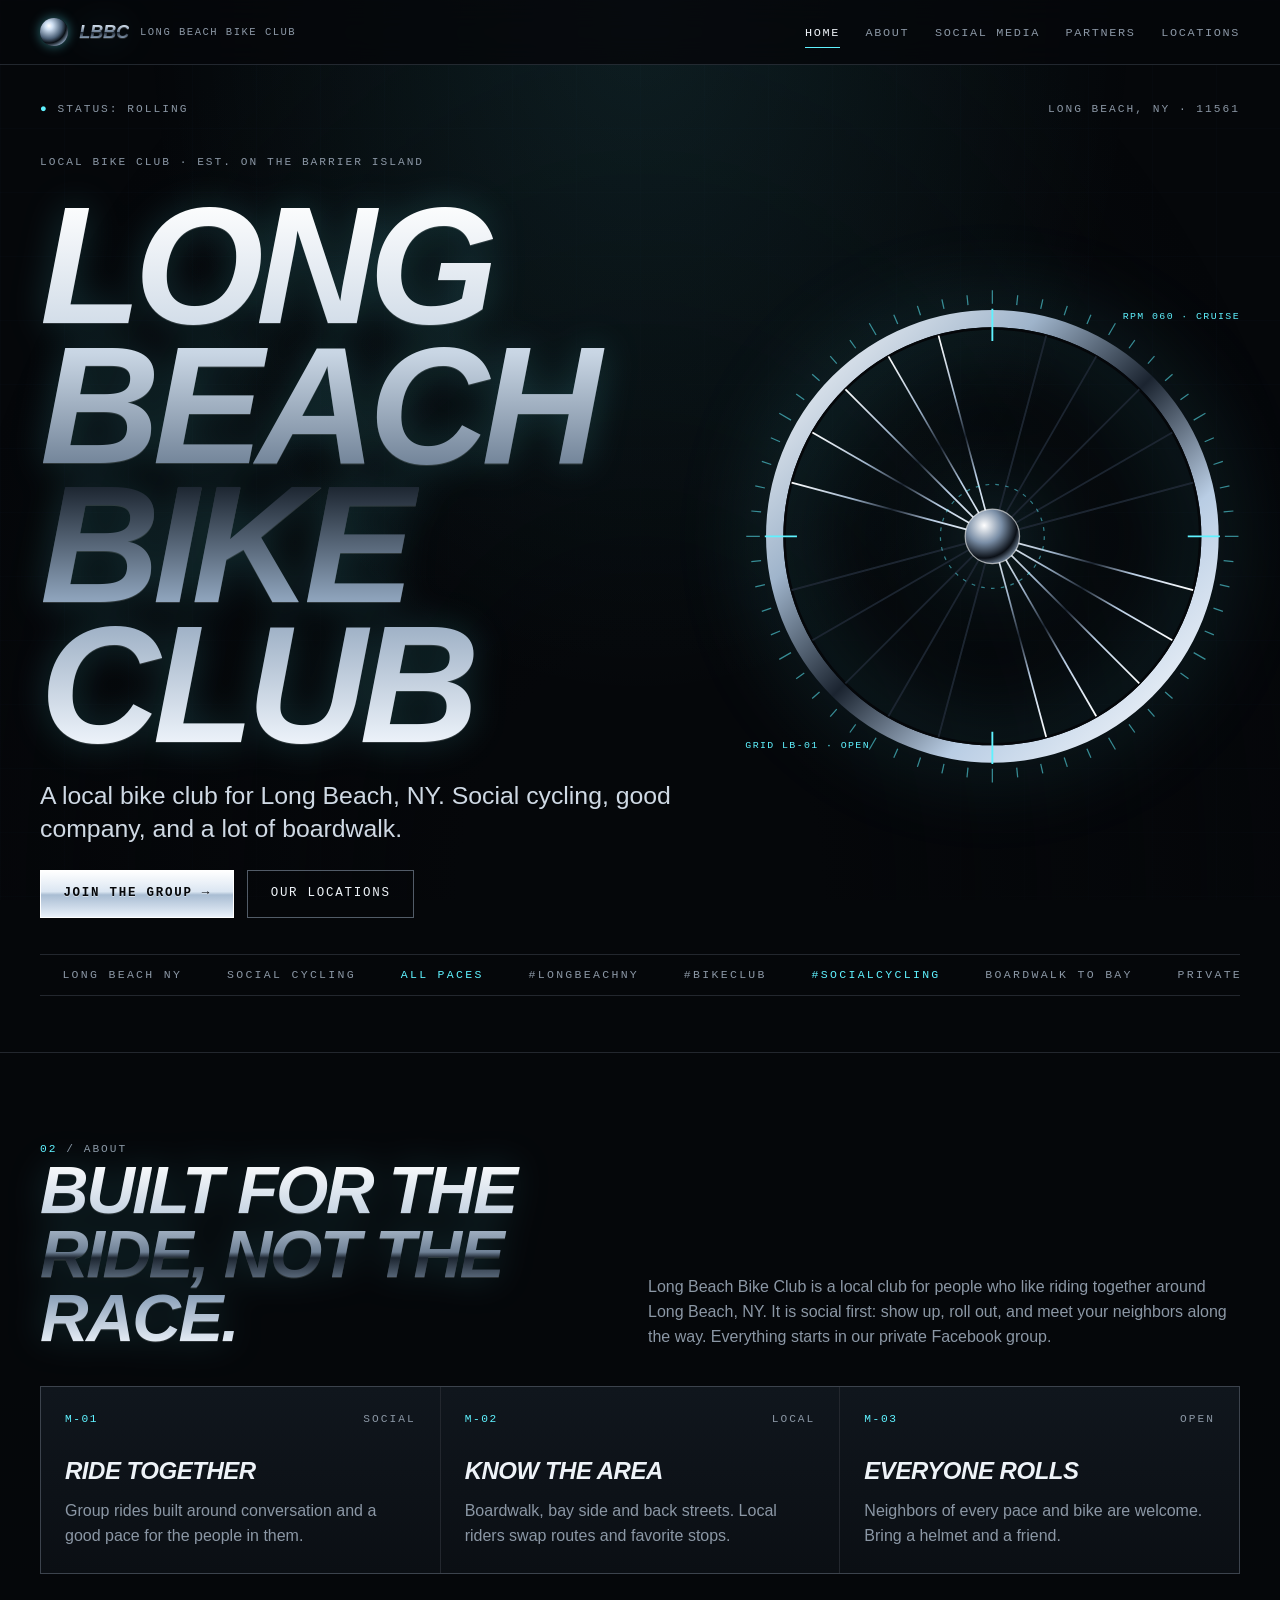
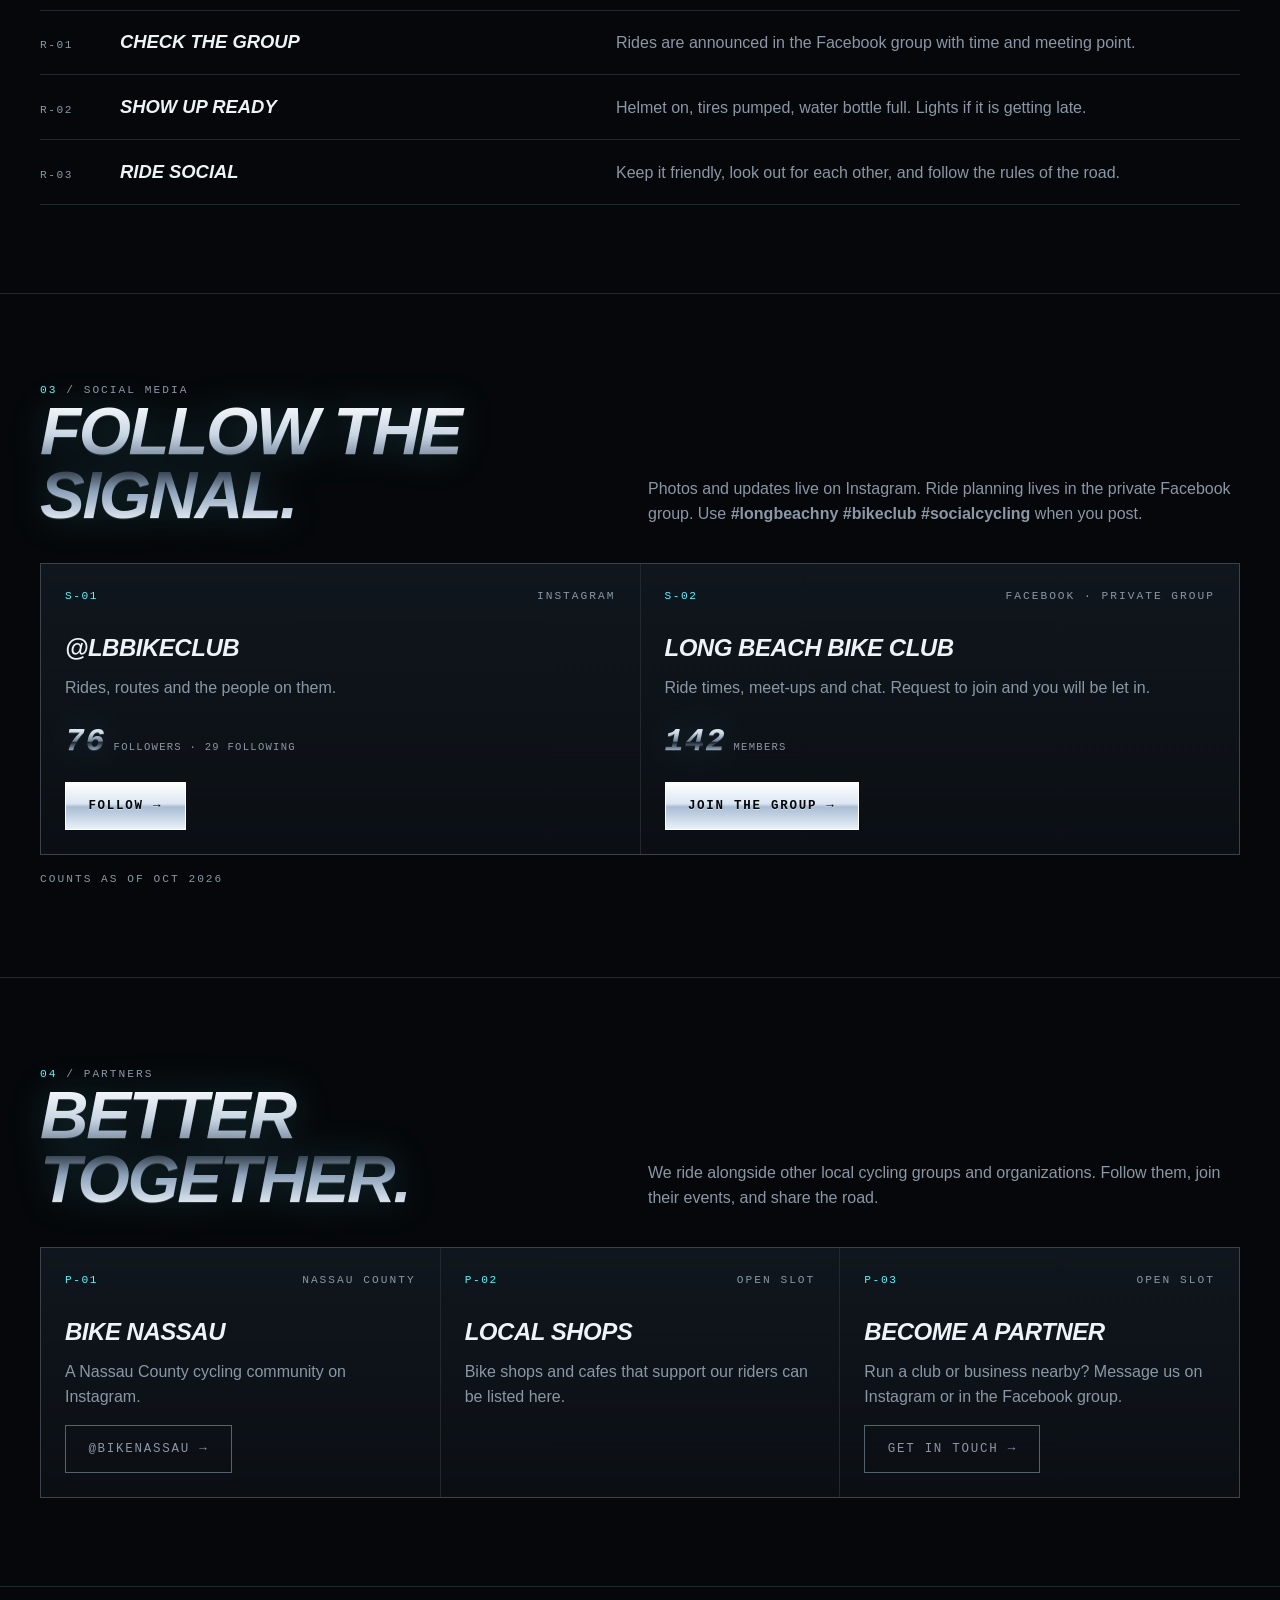
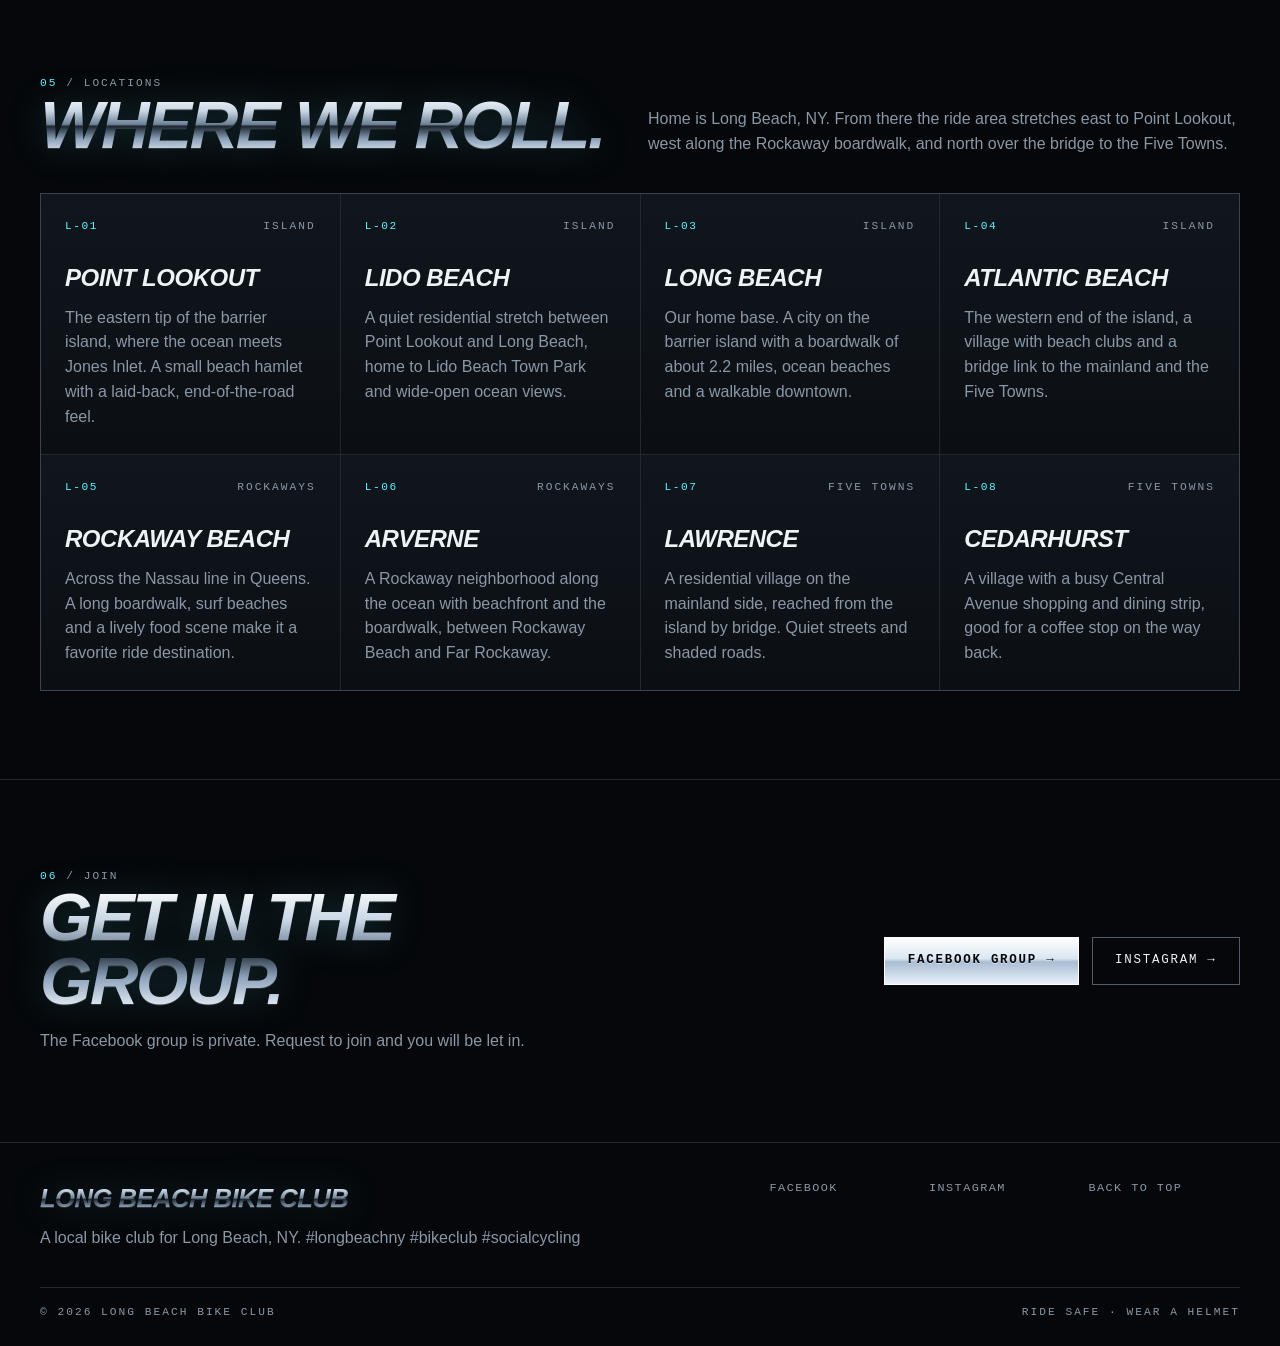
==== index.html @ 1fba65c4 "Add Social Media, Partners and Locations sections; restructure nav Co-Authored-By: Claude Sonnet 5.5" ====
<!doctype html>
<html lang="en">
<head>
  <meta charset="utf-8">
  <meta name="viewport" content="width=device-width, initial-scale=1">
  <title>Long Beach Bike Club</title>
  <meta name="description" content="Long Beach Bike Club: a local social cycling club for Long Beach, NY. Join the Facebook group and follow @lbbikeclub.">
  <meta name="theme-color" content="#05070a">
  <meta property="og:title" content="Long Beach Bike Club">
  <meta property="og:description" content="A local bike club for Long Beach, NY. #longbeachny #bikeclub #socialcycling">
  <meta property="og:type" content="website">
  <link rel="icon" type="image/svg+xml" href="assets/favicon.svg">
  <link rel="stylesheet" href="css/site.css">
  <script src="js/main.js" defer></script>
</head>
<body>
  <a class="skip-link" href="#main">Skip to content</a>

  <header class="site-header">
    <div class="container site-header__inner">
      <a class="brand" href="#top" aria-label="Long Beach Bike Club home">
        <span class="brand__orb" aria-hidden="true"></span>
        <span class="brand__mark chrome-text">LBBC</span>
        <span class="brand__legal">Long Beach Bike Club</span>
      </a>
      <nav class="nav" aria-label="Primary">
        <ul class="nav__list">
          <li><a class="nav__link" href="#top">Home</a></li>
          <li><a class="nav__link" href="#about">About</a></li>
          <li><a class="nav__link" href="#social">Social Media</a></li>
          <li><a class="nav__link" href="#partners">Partners</a></li>
          <li><a class="nav__link" href="#locations">Locations</a></li>
        </ul>
      </nav>
      <button class="nav-toggle" aria-expanded="false" aria-controls="nav-drawer" aria-label="Open menu"><span class="nav-toggle__lines" aria-hidden="true"></span></button>
    </div>
  </header>

  <aside class="nav-drawer" id="nav-drawer" data-open="false" hidden>
    <div class="nav-drawer__top">
      <span class="brand__mark chrome-text">LBBC</span>
      <button class="nav-drawer__close" aria-label="Close menu">&times;</button>
    </div>
    <nav aria-label="Mobile">
      <ul class="nav-drawer__list">
        <li><a class="nav-drawer__link" href="#top">Home <span>01</span></a></li>
        <li><a class="nav-drawer__link" href="#about">About <span>02</span></a></li>
        <li><a class="nav-drawer__link" href="#social">Social Media <span>03</span></a></li>
        <li><a class="nav-drawer__link" href="#partners">Partners <span>04</span></a></li>
        <li><a class="nav-drawer__link" href="#locations">Locations <span>05</span></a></li>
      </ul>
    </nav>
    <p class="nav-drawer__meta label">Long Beach, NY &middot; 40.588&deg;N 73.658&deg;W</p>
  </aside>

  <main id="main">
    <section class="hero" id="top">
      <div class="container hero__inner">
        <div class="hero__topline label">
          <span><b>&#9679;</b> Status: Rolling</span>
          <span>Long Beach, NY &middot; 11561</span>
        </div>

        <div class="hero__copy">
          <p class="label">Local bike club &middot; Est. on the barrier island</p>
          <h1 class="display chrome-text">Long Beach<br>Bike Club</h1>
          <p class="lede">A local bike club for Long Beach, NY. Social cycling, good company, and a lot of boardwalk.</p>
          <div class="btn-row">
            <a class="btn btn--chrome" href="https://www.facebook.com/groups/676497260309868/" rel="noopener">Join the group &rarr;</a>
            <a class="btn" href="#locations">Our locations</a>
          </div>
        </div>

        <div class="hero__wheel" aria-hidden="true">
          <svg viewBox="0 0 400 400" fill="none">
            <defs>
              <linearGradient id="ch" x1="0" y1="0" x2="1" y2="1"><stop offset="0" stop-color="#fff"/><stop offset=".3" stop-color="#9fb4cb"/><stop offset=".5" stop-color="#1b2430"/><stop offset=".7" stop-color="#b9cde4"/><stop offset="1" stop-color="#fff"/></linearGradient>
              <radialGradient id="hub" cx=".35" cy=".3" r=".8"><stop offset="0" stop-color="#fff"/><stop offset=".4" stop-color="#7a8ea6"/><stop offset=".75" stop-color="#0b1017"/><stop offset="1" stop-color="#9db4cf"/></radialGradient>
            </defs>
            <g class="wheel-spin--rev wheel-spin" stroke="#5ff2ff" stroke-opacity=".55" stroke-width="1"><line x1="388.0" y1="200.0" x2="399.0" y2="200.0"/><line x1="387.0" y1="219.7" x2="394.9" y2="220.5"/><line x1="383.9" y1="239.1" x2="391.7" y2="240.8"/><line x1="378.8" y1="258.1" x2="386.4" y2="260.6"/><line x1="371.7" y1="276.5" x2="379.1" y2="279.7"/><line x1="362.8" y1="294.0" x2="372.3" y2="299.5"/><line x1="352.1" y1="310.5" x2="358.6" y2="315.2"/><line x1="339.7" y1="325.8" x2="345.7" y2="331.1"/><line x1="325.8" y1="339.7" x2="331.1" y2="345.7"/><line x1="310.5" y1="352.1" x2="315.2" y2="358.6"/><line x1="294.0" y1="362.8" x2="299.5" y2="372.3"/><line x1="276.5" y1="371.7" x2="279.7" y2="379.1"/><line x1="258.1" y1="378.8" x2="260.6" y2="386.4"/><line x1="239.1" y1="383.9" x2="240.8" y2="391.7"/><line x1="219.7" y1="387.0" x2="220.5" y2="394.9"/><line x1="200.0" y1="388.0" x2="200.0" y2="399.0"/><line x1="180.3" y1="387.0" x2="179.5" y2="394.9"/><line x1="160.9" y1="383.9" x2="159.2" y2="391.7"/><line x1="141.9" y1="378.8" x2="139.4" y2="386.4"/><line x1="123.5" y1="371.7" x2="120.3" y2="379.1"/><line x1="106.0" y1="362.8" x2="100.5" y2="372.3"/><line x1="89.5" y1="352.1" x2="84.8" y2="358.6"/><line x1="74.2" y1="339.7" x2="68.9" y2="345.7"/><line x1="60.3" y1="325.8" x2="54.3" y2="331.1"/><line x1="47.9" y1="310.5" x2="41.4" y2="315.2"/><line x1="37.2" y1="294.0" x2="27.7" y2="299.5"/><line x1="28.3" y1="276.5" x2="20.9" y2="279.7"/><line x1="21.2" y1="258.1" x2="13.6" y2="260.6"/><line x1="16.1" y1="239.1" x2="8.3" y2="240.8"/><line x1="13.0" y1="219.7" x2="5.1" y2="220.5"/><line x1="12.0" y1="200.0" x2="1.0" y2="200.0"/><line x1="13.0" y1="180.3" x2="5.1" y2="179.5"/><line x1="16.1" y1="160.9" x2="8.3" y2="159.2"/><line x1="21.2" y1="141.9" x2="13.6" y2="139.4"/><line x1="28.3" y1="123.5" x2="20.9" y2="120.3"/><line x1="37.2" y1="106.0" x2="27.7" y2="100.5"/><line x1="47.9" y1="89.5" x2="41.4" y2="84.8"/><line x1="60.3" y1="74.2" x2="54.3" y2="68.9"/><line x1="74.2" y1="60.3" x2="68.9" y2="54.3"/><line x1="89.5" y1="47.9" x2="84.8" y2="41.4"/><line x1="106.0" y1="37.2" x2="100.5" y2="27.7"/><line x1="123.5" y1="28.3" x2="120.3" y2="20.9"/><line x1="141.9" y1="21.2" x2="139.4" y2="13.6"/><line x1="160.9" y1="16.1" x2="159.2" y2="8.3"/><line x1="180.3" y1="13.0" x2="179.5" y2="5.1"/><line x1="200.0" y1="12.0" x2="200.0" y2="1.0"/><line x1="219.7" y1="13.0" x2="220.5" y2="5.1"/><line x1="239.1" y1="16.1" x2="240.8" y2="8.3"/><line x1="258.1" y1="21.2" x2="260.6" y2="13.6"/><line x1="276.5" y1="28.3" x2="279.7" y2="20.9"/><line x1="294.0" y1="37.2" x2="299.5" y2="27.7"/><line x1="310.5" y1="47.9" x2="315.2" y2="41.4"/><line x1="325.8" y1="60.3" x2="331.1" y2="54.3"/><line x1="339.7" y1="74.2" x2="345.7" y2="68.9"/><line x1="352.1" y1="89.5" x2="358.6" y2="84.8"/><line x1="362.8" y1="106.0" x2="372.3" y2="100.5"/><line x1="371.7" y1="123.5" x2="379.1" y2="120.3"/><line x1="378.8" y1="141.9" x2="386.4" y2="139.4"/><line x1="383.9" y1="160.9" x2="391.7" y2="159.2"/><line x1="387.0" y1="180.3" x2="394.9" y2="179.5"/></g>
            <circle cx="200" cy="200" r="176" stroke="url(#ch)" stroke-width="14"/>
            <circle cx="200" cy="200" r="168" stroke="#05070a" stroke-width="2"/>
            <g class="wheel-spin" stroke="url(#ch)" stroke-width="1.4"><line x1="200" y1="200" x2="368.0" y2="200.0"/><line x1="200" y1="200" x2="362.3" y2="243.5"/><line x1="200" y1="200" x2="345.5" y2="284.0"/><line x1="200" y1="200" x2="318.8" y2="318.8"/><line x1="200" y1="200" x2="284.0" y2="345.5"/><line x1="200" y1="200" x2="243.5" y2="362.3"/><line x1="200" y1="200" x2="200.0" y2="368.0"/><line x1="200" y1="200" x2="156.5" y2="362.3"/><line x1="200" y1="200" x2="116.0" y2="345.5"/><line x1="200" y1="200" x2="81.2" y2="318.8"/><line x1="200" y1="200" x2="54.5" y2="284.0"/><line x1="200" y1="200" x2="37.7" y2="243.5"/><line x1="200" y1="200" x2="32.0" y2="200.0"/><line x1="200" y1="200" x2="37.7" y2="156.5"/><line x1="200" y1="200" x2="54.5" y2="116.0"/><line x1="200" y1="200" x2="81.2" y2="81.2"/><line x1="200" y1="200" x2="116.0" y2="54.5"/><line x1="200" y1="200" x2="156.5" y2="37.7"/><line x1="200" y1="200" x2="200.0" y2="32.0"/><line x1="200" y1="200" x2="243.5" y2="37.7"/><line x1="200" y1="200" x2="284.0" y2="54.5"/><line x1="200" y1="200" x2="318.8" y2="81.2"/><line x1="200" y1="200" x2="345.5" y2="116.0"/><line x1="200" y1="200" x2="362.3" y2="156.5"/></g>
            <circle cx="200" cy="200" r="42" stroke="#5ff2ff" stroke-opacity=".5" stroke-dasharray="3 5"/>
            <circle cx="200" cy="200" r="22" fill="url(#hub)" stroke="#fff" stroke-opacity=".6"/>
            <path d="M16 200h26M358 200h26M200 16v26M200 358v26" stroke="#5ff2ff" stroke-width="1.5"/>
          </svg>
          <span class="hero__readout hero__readout--a">RPM 060 &middot; CRUISE</span>
          <span class="hero__readout hero__readout--b">Grid LB-01 &middot; Open</span>
        </div>

        <div class="ticker-wrap">
          <div class="ticker" aria-hidden="true"><div class="ticker__track"><span>Long Beach NY</span><span>Social cycling</span><span>All paces</span><span>#longbeachny</span><span>#bikeclub</span><span>#socialcycling</span><span>Boardwalk to bay</span><span>Private group · 142 members</span><span>Long Beach NY</span><span>Social cycling</span><span>All paces</span><span>#longbeachny</span><span>#bikeclub</span><span>#socialcycling</span><span>Boardwalk to bay</span><span>Private group · 142 members</span></div></div>
        </div>
      </div>
    </section>

    <section class="section" id="about" aria-labelledby="about-h">
      <div class="container">
        <div class="section-head section-head--split">
          <div class="reveal"><p class="label"><b>02</b> / About</p><h2 class="section-title chrome-text" id="about-h">Built for the ride, not the race.</h2></div>
          <p class="copy reveal">Long Beach Bike Club is a local club for people who like riding together around Long Beach, NY. It is social first: show up, roll out, and meet your neighbors along the way. Everything starts in our private Facebook group.</p>
        </div>
        <div class="grid grid--3 reveal">
          <article class="panel"><div class="panel__head"><span class="index">M-01</span><span class="label">Social</span></div><h3>Ride together</h3><p>Group rides built around conversation and a good pace for the people in them.</p></article>
          <article class="panel"><div class="panel__head"><span class="index">M-02</span><span class="label">Local</span></div><h3>Know the area</h3><p>Boardwalk, bay side and back streets. Local riders swap routes and favorite stops.</p></article>
          <article class="panel"><div class="panel__head"><span class="index">M-03</span><span class="label">Open</span></div><h3>Everyone rolls</h3><p>Neighbors of every pace and bike are welcome. Bring a helmet and a friend.</p></article>
        </div>
        <ul class="ride-list reveal" style="margin-top:var(--s5)">
          <li><span class="index">R-01</span><strong>Check the group</strong><span>Rides are announced in the Facebook group with time and meeting point.</span></li>
          <li><span class="index">R-02</span><strong>Show up ready</strong><span>Helmet on, tires pumped, water bottle full. Lights if it is getting late.</span></li>
          <li><span class="index">R-03</span><strong>Ride social</strong><span>Keep it friendly, look out for each other, and follow the rules of the road.</span></li>
        </ul>
      </div>
    </section>

    <section class="section" id="social" aria-labelledby="social-h">
      <div class="container">
        <div class="section-head section-head--split">
          <div class="reveal"><p class="label"><b>03</b> / Social Media</p><h2 class="section-title chrome-text" id="social-h">Follow the signal.</h2></div>
          <p class="copy reveal">Photos and updates live on Instagram. Ride planning lives in the private Facebook group. Use <b>#longbeachny #bikeclub #socialcycling</b> when you post.</p>
        </div>
        <div class="grid grid--2 reveal">
          <article class="panel"><div class="panel__head"><span class="index">S-01</span><span class="label">Instagram</span></div><h3>@lbbikeclub</h3><p>Rides, routes and the people on them.</p>
            <p class="stat__note" style="margin:1rem 0"><span class="chrome-text" style="font-size:2rem;font-weight:800;font-style:italic" data-count="76">76</span> followers &middot; <span data-count="29">29</span> following</p>
            <a class="btn btn--chrome" href="https://www.instagram.com/lbbikeclub/" rel="noopener">Follow &rarr;</a></article>
          <article class="panel"><div class="panel__head"><span class="index">S-02</span><span class="label">Facebook &middot; Private group</span></div><h3>Long Beach Bike Club</h3><p>Ride times, meet-ups and chat. Request to join and you will be let in.</p>
            <p class="stat__note" style="margin:1rem 0"><span class="chrome-text" style="font-size:2rem;font-weight:800;font-style:italic" data-count="142">142</span> members</p>
            <a class="btn btn--chrome" href="https://www.facebook.com/groups/676497260309868/" rel="noopener">Join the group &rarr;</a></article>
        </div>
        <p class="label reveal" style="margin-top:1rem">Counts as of Oct 2026</p>
      </div>
    </section>

    <section class="section" id="partners" aria-labelledby="partners-h">
      <div class="container">
        <div class="section-head section-head--split">
          <div class="reveal"><p class="label"><b>04</b> / Partners</p><h2 class="section-title chrome-text" id="partners-h">Better together.</h2></div>
          <p class="copy reveal">We ride alongside other local cycling groups and organizations. Follow them, join their events, and share the road.</p>
        </div>
        <div class="grid grid--3 reveal">
          <article class="panel"><div class="panel__head"><span class="index">P-01</span><span class="label">Nassau County</span></div><h3>Bike Nassau</h3><p>A Nassau County cycling community on Instagram.</p><p style="margin-top:1rem"><a class="btn" href="https://www.instagram.com/bikenassau/" rel="noopener">@bikenassau &rarr;</a></p></article>
          <article class="panel"><div class="panel__head"><span class="index">P-02</span><span class="label">Open slot</span></div><h3>Local shops</h3><p>Bike shops and cafes that support our riders can be listed here.</p></article>
          <article class="panel"><div class="panel__head"><span class="index">P-03</span><span class="label">Open slot</span></div><h3>Become a partner</h3><p>Run a club or business nearby? Message us on Instagram or in the Facebook group.</p><p style="margin-top:1rem"><a class="btn" href="https://www.instagram.com/lbbikeclub/" rel="noopener">Get in touch &rarr;</a></p></article>
        </div>
      </div>
    </section>

    <section class="section" id="locations" aria-labelledby="loc-h">
      <div class="container">
        <div class="section-head section-head--split">
          <div class="reveal"><p class="label"><b>05</b> / Locations</p><h2 class="section-title chrome-text" id="loc-h">Where we roll.</h2></div>
          <p class="copy reveal">Home is Long Beach, NY. From there the ride area stretches east to Point Lookout, west along the Rockaway boardwalk, and north over the bridge to the Five Towns.</p>
        </div>
        <div class="grid grid--4 reveal"><article class="panel"><div class="panel__head"><span class="index">L-01</span><span class="label">Island</span></div><h3>Point Lookout</h3><p>The eastern tip of the barrier island, where the ocean meets Jones Inlet. A small beach hamlet with a laid-back, end-of-the-road feel.</p></article><article class="panel"><div class="panel__head"><span class="index">L-02</span><span class="label">Island</span></div><h3>Lido Beach</h3><p>A quiet residential stretch between Point Lookout and Long Beach, home to Lido Beach Town Park and wide-open ocean views.</p></article><article class="panel"><div class="panel__head"><span class="index">L-03</span><span class="label">Island</span></div><h3>Long Beach</h3><p>Our home base. A city on the barrier island with a boardwalk of about 2.2 miles, ocean beaches and a walkable downtown.</p></article><article class="panel"><div class="panel__head"><span class="index">L-04</span><span class="label">Island</span></div><h3>Atlantic Beach</h3><p>The western end of the island, a village with beach clubs and a bridge link to the mainland and the Five Towns.</p></article><article class="panel"><div class="panel__head"><span class="index">L-05</span><span class="label">Rockaways</span></div><h3>Rockaway Beach</h3><p>Across the Nassau line in Queens. A long boardwalk, surf beaches and a lively food scene make it a favorite ride destination.</p></article><article class="panel"><div class="panel__head"><span class="index">L-06</span><span class="label">Rockaways</span></div><h3>Arverne</h3><p>A Rockaway neighborhood along the ocean with beachfront and the boardwalk, between Rockaway Beach and Far Rockaway.</p></article><article class="panel"><div class="panel__head"><span class="index">L-07</span><span class="label">Five Towns</span></div><h3>Lawrence</h3><p>A residential village on the mainland side, reached from the island by bridge. Quiet streets and shaded roads.</p></article><article class="panel"><div class="panel__head"><span class="index">L-08</span><span class="label">Five Towns</span></div><h3>Cedarhurst</h3><p>A village with a busy Central Avenue shopping and dining strip, good for a coffee stop on the way back.</p></article></div>
      </div>
    </section>

    <section class="section" id="join" aria-labelledby="join-h">
      <div class="container cta">
        <div class="reveal">
          <p class="label"><b>06</b> / Join</p>
          <h2 class="section-title chrome-text" id="join-h">Get in the group.</h2>
          <p class="copy" style="margin-top:1rem">The Facebook group is private. Request to join and you will be let in.</p>
        </div>
        <div class="btn-row reveal">
          <a class="btn btn--chrome" href="https://www.facebook.com/groups/676497260309868/" rel="noopener">Facebook group &rarr;</a>
          <a class="btn" href="https://www.instagram.com/lbbikeclub/" rel="noopener">Instagram &rarr;</a>
        </div>
      </div>
    </section>
  </main>

  <footer class="site-footer">
    <div class="container">
      <div class="site-footer__grid">
        <div><p class="brand__mark chrome-text" style="font-size:1.6rem">Long Beach Bike Club</p><p class="copy" style="margin-top:.5rem">A local bike club for Long Beach, NY. #longbeachny #bikeclub #socialcycling</p></div>
        <nav class="site-footer__links" aria-label="Footer">
          <a href="https://www.facebook.com/groups/676497260309868/" rel="noopener">Facebook</a>
          <a href="https://www.instagram.com/lbbikeclub/" rel="noopener">Instagram</a>
          <a href="#top">Back to top</a>
        </nav>
      </div>
      <div class="site-footer__bottom label"><span>&copy; <span id="year">2026</span> Long Beach Bike Club</span><span>Ride safe &middot; Wear a helmet</span></div>
    </div>
  </footer>
</body>
</html>
---- css/site.css ----
:root {
  --void: #05070a;
  --panel: #0b0f14;
  --panel-2: #10161d;
  --ink: #eef3f8;
  --muted: #8b97a5;
  --line: rgba(190, 210, 235, 0.16);
  --line-strong: rgba(190, 210, 235, 0.42);
  --cyan: #5ff2ff;
  --ice: #b9d6ff;
  --lime: #c8ff3d;
  --chrome: linear-gradient(180deg, #ffffff 0%, #c9d6e4 28%, #6f8196 49%, #1d2631 52%, #8da2ba 72%, #f4f9ff 100%);
  --chrome-flat: linear-gradient(135deg, #fff 0%, #9fb2c8 35%, #2a3442 50%, #b4c6dc 70%, #fff 100%);
  --mono: ui-monospace, "SF Mono", "Cascadia Mono", Menlo, Consolas, "Liberation Mono", monospace;
  --sans: "Helvetica Neue", Helvetica, Arial, -apple-system, BlinkMacSystemFont, "Segoe UI", sans-serif;
  --max: 82rem;
  --s1: .35rem; --s2: .65rem; --s3: 1rem; --s4: 1.5rem; --s5: 2.25rem; --s6: 3.5rem; --s7: 5.5rem;
}

*, *::before, *::after { box-sizing: border-box; }
html { scroll-behavior: smooth; -webkit-text-size-adjust: 100%; scroll-padding-top: 80px; }
body {
  margin: 0; color: var(--ink); background: var(--void);
  font-family: var(--sans); line-height: 1.55; -webkit-font-smoothing: antialiased;
  background-image:
    linear-gradient(var(--line) 1px, transparent 1px),
    linear-gradient(90deg, var(--line) 1px, transparent 1px);
  background-size: 64px 64px;
  background-attachment: fixed;
  background-blend-mode: soft-light;
}
body::before { /* vignette over the grid */
  content: ""; position: fixed; inset: 0; pointer-events: none; z-index: -1;
  background: radial-gradient(ellipse at 50% 0%, rgba(95,242,255,.10), transparent 55%), radial-gradient(ellipse at 50% 100%, var(--void) 20%, transparent 80%);
}
body.drawer-open { overflow: hidden; }
img, svg { display: block; max-width: 100%; }
a { color: inherit; text-decoration: none; }
button { font: inherit; color: inherit; }
ul { margin: 0; padding: 0; list-style: none; }
p, h1, h2, h3 { margin: 0; }
h1, h2, h3 { font-weight: 700; }

.skip-link { position: fixed; left: 1rem; top: -5rem; z-index: 999; background: var(--cyan); color: #000; padding: .75rem 1rem; font-family: var(--mono); }
.skip-link:focus { top: 1rem; }
:focus-visible { outline: 2px solid var(--cyan); outline-offset: 3px; }

.container { width: min(calc(100% - 2rem), var(--max)); margin-inline: auto; }

/* type */
.label { font-family: var(--mono); font-size: .7rem; letter-spacing: .18em; text-transform: uppercase; color: var(--muted); }
.label b { color: var(--cyan); font-weight: 400; }
.chrome-text {
  background: var(--chrome); -webkit-background-clip: text; background-clip: text;
  color: transparent; -webkit-text-fill-color: transparent;
  filter: drop-shadow(0 1px 0 rgba(255,255,255,.15)) drop-shadow(0 0 18px rgba(95,242,255,.18));
}
.display { font-size: clamp(2.8rem, 13vw, 11rem); line-height: .84; letter-spacing: -.045em; text-transform: uppercase; font-weight: 800; font-style: italic; }
.section-title { font-size: clamp(2rem, 5.5vw, 4.2rem); line-height: .95; letter-spacing: -.035em; text-transform: uppercase; font-style: italic; font-weight: 800; }
.lede { font-size: clamp(1.1rem, 2.2vw, 1.55rem); line-height: 1.35; max-width: 40rem; color: #cfd9e4; }
.copy { max-width: 38rem; color: var(--muted); }

/* header */
.site-header { position: sticky; top: 0; z-index: 80; background: rgba(5,7,10,.82); backdrop-filter: blur(14px); border-bottom: 1px solid var(--line); }
.site-header__inner { min-height: 64px; display: grid; grid-template-columns: 1fr auto; align-items: center; gap: 1rem; }
.brand { display: inline-flex; align-items: center; gap: .7rem; min-width: 0; }
.brand__orb { width: 28px; height: 28px; border-radius: 50%; background: radial-gradient(circle at 32% 28%, #fff 0, #cfe0f3 14%, #4d6178 46%, #0a0f15 62%, #9db4cf 82%, #fff 100%); box-shadow: 0 0 12px rgba(95,242,255,.45); flex: none; }
.brand__mark { font-weight: 800; font-style: italic; letter-spacing: -.02em; text-transform: uppercase; font-size: 1.15rem; }
.brand__legal { display: none; font-family: var(--mono); font-size: .66rem; letter-spacing: .14em; color: var(--muted); text-transform: uppercase; }
.nav { display: none; }
.nav__list { display: flex; gap: 1.6rem; align-items: center; }
.nav__link { font-family: var(--mono); font-size: .74rem; letter-spacing: .14em; text-transform: uppercase; color: var(--muted); padding-block: .4rem; border-bottom: 1px solid transparent; transition: color .2s, border-color .2s; }
.nav__link:hover, .nav__link.is-active { color: var(--ink); border-color: var(--cyan); }
.nav-toggle { width: 44px; height: 44px; border: 1px solid var(--line-strong); background: transparent; cursor: pointer; position: relative; }
.nav-toggle__lines, .nav-toggle__lines::before, .nav-toggle__lines::after { position: absolute; left: 12px; width: 18px; height: 2px; background: var(--ink); content: ""; }
.nav-toggle__lines { top: 21px; }
.nav-toggle__lines::before { top: -6px; left: 0; }
.nav-toggle__lines::after { top: 6px; left: 0; }

.nav-drawer { position: fixed; inset: 0; z-index: 120; background: var(--void); padding: 1rem; display: flex; flex-direction: column; transform: translateX(100%); transition: transform .28s ease; visibility: hidden; }
.nav-drawer[data-open="true"] { transform: none; visibility: visible; }
.nav-drawer__top { display: flex; justify-content: space-between; align-items: center; min-height: 48px; }
.nav-drawer__close { width: 44px; height: 44px; border: 1px solid var(--line-strong); background: transparent; font-size: 1.6rem; cursor: pointer; }
.nav-drawer__list { margin-top: 2rem; }
.nav-drawer__link { display: flex; justify-content: space-between; padding: 1.1rem 0; border-bottom: 1px solid var(--line); font-size: 2rem; font-weight: 800; font-style: italic; text-transform: uppercase; letter-spacing: -.03em; }
.nav-drawer__link span { font-family: var(--mono); font-size: .7rem; font-style: normal; color: var(--cyan); align-self: center; }
.nav-drawer__meta { margin-top: auto; }

/* buttons */
.btn { display: inline-flex; align-items: center; justify-content: center; gap: .7rem; min-height: 48px; padding: .8rem 1.4rem; font-family: var(--mono); font-size: .78rem; letter-spacing: .14em; text-transform: uppercase; border: 1px solid var(--line-strong); background: transparent; cursor: pointer; transition: background .2s, color .2s, box-shadow .2s; position: relative; }
.btn:hover { border-color: var(--cyan); box-shadow: 0 0 0 1px var(--cyan), 0 0 24px rgba(95,242,255,.25); }
.btn--chrome { background: linear-gradient(180deg, #fff 0%, #dbe6f2 45%, #a9bdd3 52%, #e9f1fa 100%); color: #05070a; border-color: #fff; font-weight: 700; text-shadow: 0 1px 0 rgba(255,255,255,.5); }
.btn--chrome:hover { filter: brightness(1.08); }
.btn-row { display: flex; flex-wrap: wrap; gap: .8rem; }

/* modular panels with corner ticks */
.panel { position: relative; background: linear-gradient(180deg, var(--panel-2), var(--panel)); border: 1px solid var(--line); padding: var(--s4); }
.panel::before, .panel::after { content: ""; position: absolute; width: 12px; height: 12px; border: 1px solid var(--cyan); pointer-events: none; }
.panel::before { top: -1px; left: -1px; border-right: 0; border-bottom: 0; }
.panel::after { bottom: -1px; right: -1px; border-left: 0; border-top: 0; }
.panel__head { display: flex; justify-content: space-between; gap: 1rem; margin-bottom: var(--s4); }
.panel h3 { font-size: 1.5rem; text-transform: uppercase; font-style: italic; letter-spacing: -.02em; margin-bottom: .6rem; }
.panel p { color: var(--muted); }

.grid { display: grid; gap: 1px; background: var(--line); border: 1px solid var(--line); grid-template-columns: minmax(0, 1fr); }
.grid > .panel { border: 0; }
.grid > .panel::before, .grid > .panel::after { display: none; }

/* sections */
.section { padding-block: var(--s6); border-top: 1px solid var(--line); }
.section-head { display: grid; gap: var(--s3); margin-bottom: var(--s5); }

/* hero */
.hero { padding-block: var(--s5) var(--s6); position: relative; overflow: hidden; }
.hero__inner { display: grid; gap: var(--s5); grid-template-columns: minmax(0, 1fr); }
.hero__inner > * { min-width: 0; }
.hero__topline { display: flex; justify-content: space-between; flex-wrap: wrap; gap: .5rem 1rem; }
.hero__wheel { position: relative; width: min(78vw, 30rem); aspect-ratio: 1; margin-inline: auto; }
.hero__wheel svg { width: 100%; height: 100%; overflow: visible; filter: drop-shadow(0 0 40px rgba(95,242,255,.25)); }
.wheel-spin { transform-origin: 200px 200px; animation: spin 40s linear infinite; }
.wheel-spin--rev { animation-duration: 90s; animation-direction: reverse; }
@keyframes spin { to { transform: rotate(360deg); } }
.hero__readout { position: absolute; font-family: var(--mono); font-size: .62rem; letter-spacing: .14em; color: var(--cyan); text-transform: uppercase; }
.hero__readout--a { top: 4%; right: 0; }
.hero__readout--b { bottom: 6%; left: 0; }
.hero__copy { display: grid; gap: var(--s4); }
.ticker { border-block: 1px solid var(--line); overflow: hidden; white-space: nowrap; padding-block: .7rem; font-family: var(--mono); font-size: .72rem; letter-spacing: .2em; text-transform: uppercase; color: var(--muted); }
.ticker__track { display: inline-block; animation: tick 40s linear infinite; }
.ticker__track span { margin-inline: 1.4rem; }
.ticker__track span:nth-child(3n) { color: var(--cyan); }
@keyframes tick { to { transform: translateX(-50%); } }

/* stats */
.stat { display: grid; gap: .4rem; }
.stat__num { font-size: clamp(2.6rem, 7vw, 4.6rem); font-weight: 800; font-style: italic; line-height: 1; letter-spacing: -.04em; }
.stat__note { font-family: var(--mono); font-size: .66rem; letter-spacing: .12em; text-transform: uppercase; color: var(--muted); }

/* features */
.index { font-family: var(--mono); font-size: .7rem; color: var(--cyan); letter-spacing: .14em; }
.ride-list li { display: grid; gap: .3rem; padding: 1.1rem 0; border-top: 1px solid var(--line); }
.ride-list li:last-child { border-bottom: 1px solid var(--line); }
.ride-list strong { font-size: 1.15rem; text-transform: uppercase; font-style: italic; }
.ride-list span { color: var(--muted); }

/* cta */
.cta { display: grid; gap: var(--s4); align-items: center; }
.cta .section-title { max-width: 14ch; }

/* footer */
.site-footer { border-top: 1px solid var(--line); padding-block: var(--s5) var(--s4); }
.site-footer__grid { display: grid; gap: var(--s4); }
.site-footer__links { display: grid; gap: .5rem; }
.site-footer__links a { font-family: var(--mono); font-size: .74rem; letter-spacing: .12em; text-transform: uppercase; color: var(--muted); }
.site-footer__links a:hover { color: var(--cyan); }
.site-footer__bottom { margin-top: var(--s5); padding-top: var(--s3); border-top: 1px solid var(--line); display: flex; flex-wrap: wrap; justify-content: space-between; gap: .5rem 1rem; }

/* reveal (JS adds .js to <html>; without JS everything shows) */
.js .reveal { opacity: 0; transform: translateY(14px); transition: opacity .6s ease, transform .6s ease; }
.js .reveal.in { opacity: 1; transform: none; }

@media (min-width: 640px) {
  .container { width: min(calc(100% - 3rem), var(--max)); }
  .brand__legal { display: inline; }
  .grid--2, .grid--3 { grid-template-columns: repeat(2, minmax(0, 1fr)); }
  .ride-list li { grid-template-columns: 4rem minmax(0, 1fr) minmax(0, 1.3fr); align-items: baseline; gap: 1rem; }
  .site-footer__links { grid-template-columns: repeat(3, minmax(0, 1fr)); }
}
@media (min-width: 920px) {
  .site-header__inner { grid-template-columns: auto 1fr; }
  .nav { display: block; justify-self: end; }
  .nav-toggle { display: none; }
  .hero__inner { grid-template-columns: minmax(0, 1.15fr) minmax(0, .85fr); align-items: center; }
  .hero__topline, .ticker-wrap { grid-column: 1 / -1; }
  .hero__wheel { width: 100%; }
  .grid--3 { grid-template-columns: repeat(3, minmax(0, 1fr)); }
  .grid--4 { grid-template-columns: repeat(4, minmax(0, 1fr)); }
  .section-head--split { grid-template-columns: 1fr 1fr; align-items: end; }
  .cta { grid-template-columns: 1fr auto; }
  .site-footer__grid { grid-template-columns: 1.2fr .8fr; }
}
@media (min-width: 1200px) {
  .container { width: min(calc(100% - 5rem), var(--max)); }
  .section { padding-block: var(--s7); }
}
@media (max-width: 399px) {
  .btn { width: 100%; }
  .nav-drawer__link { font-size: 1.6rem; }
}
@media (prefers-reduced-motion: reduce) {
  * { scroll-behavior: auto !important; transition: none !important; animation: none !important; }
  .js .reveal { opacity: 1; transform: none; }
}
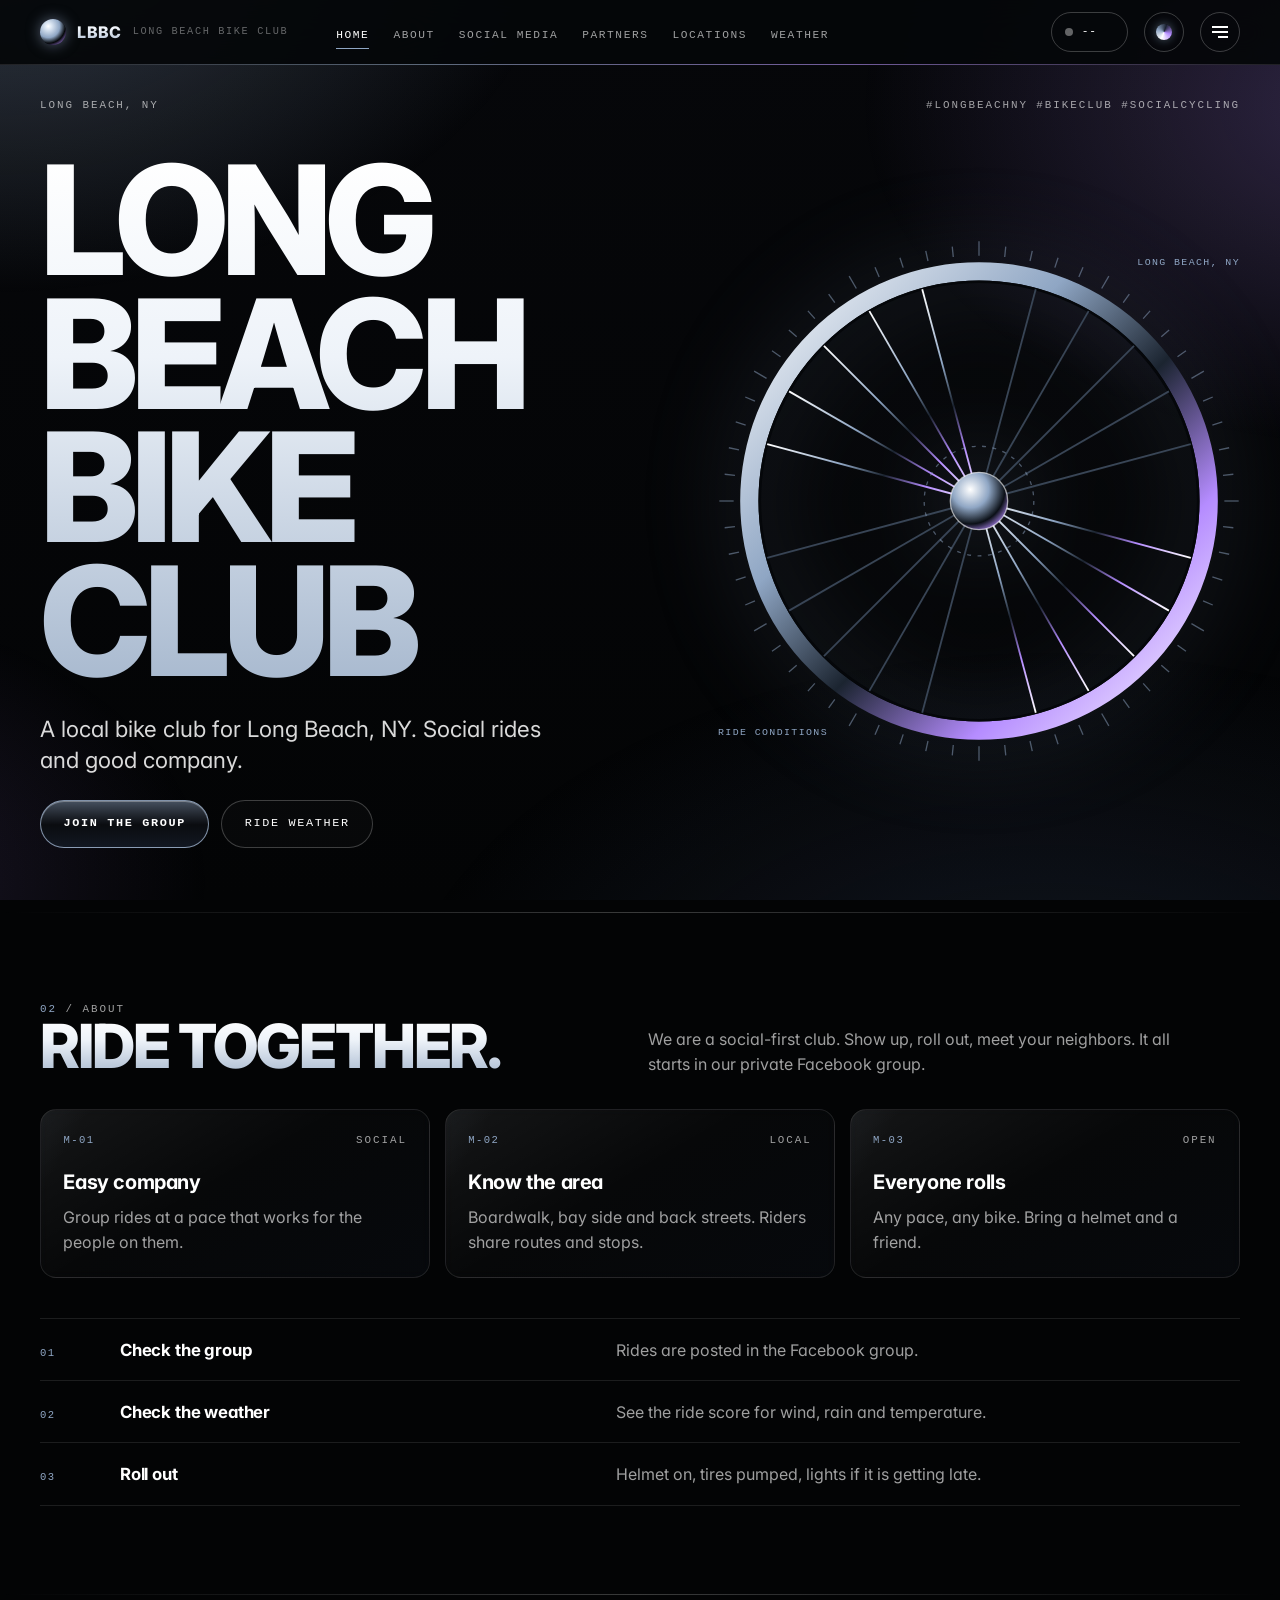
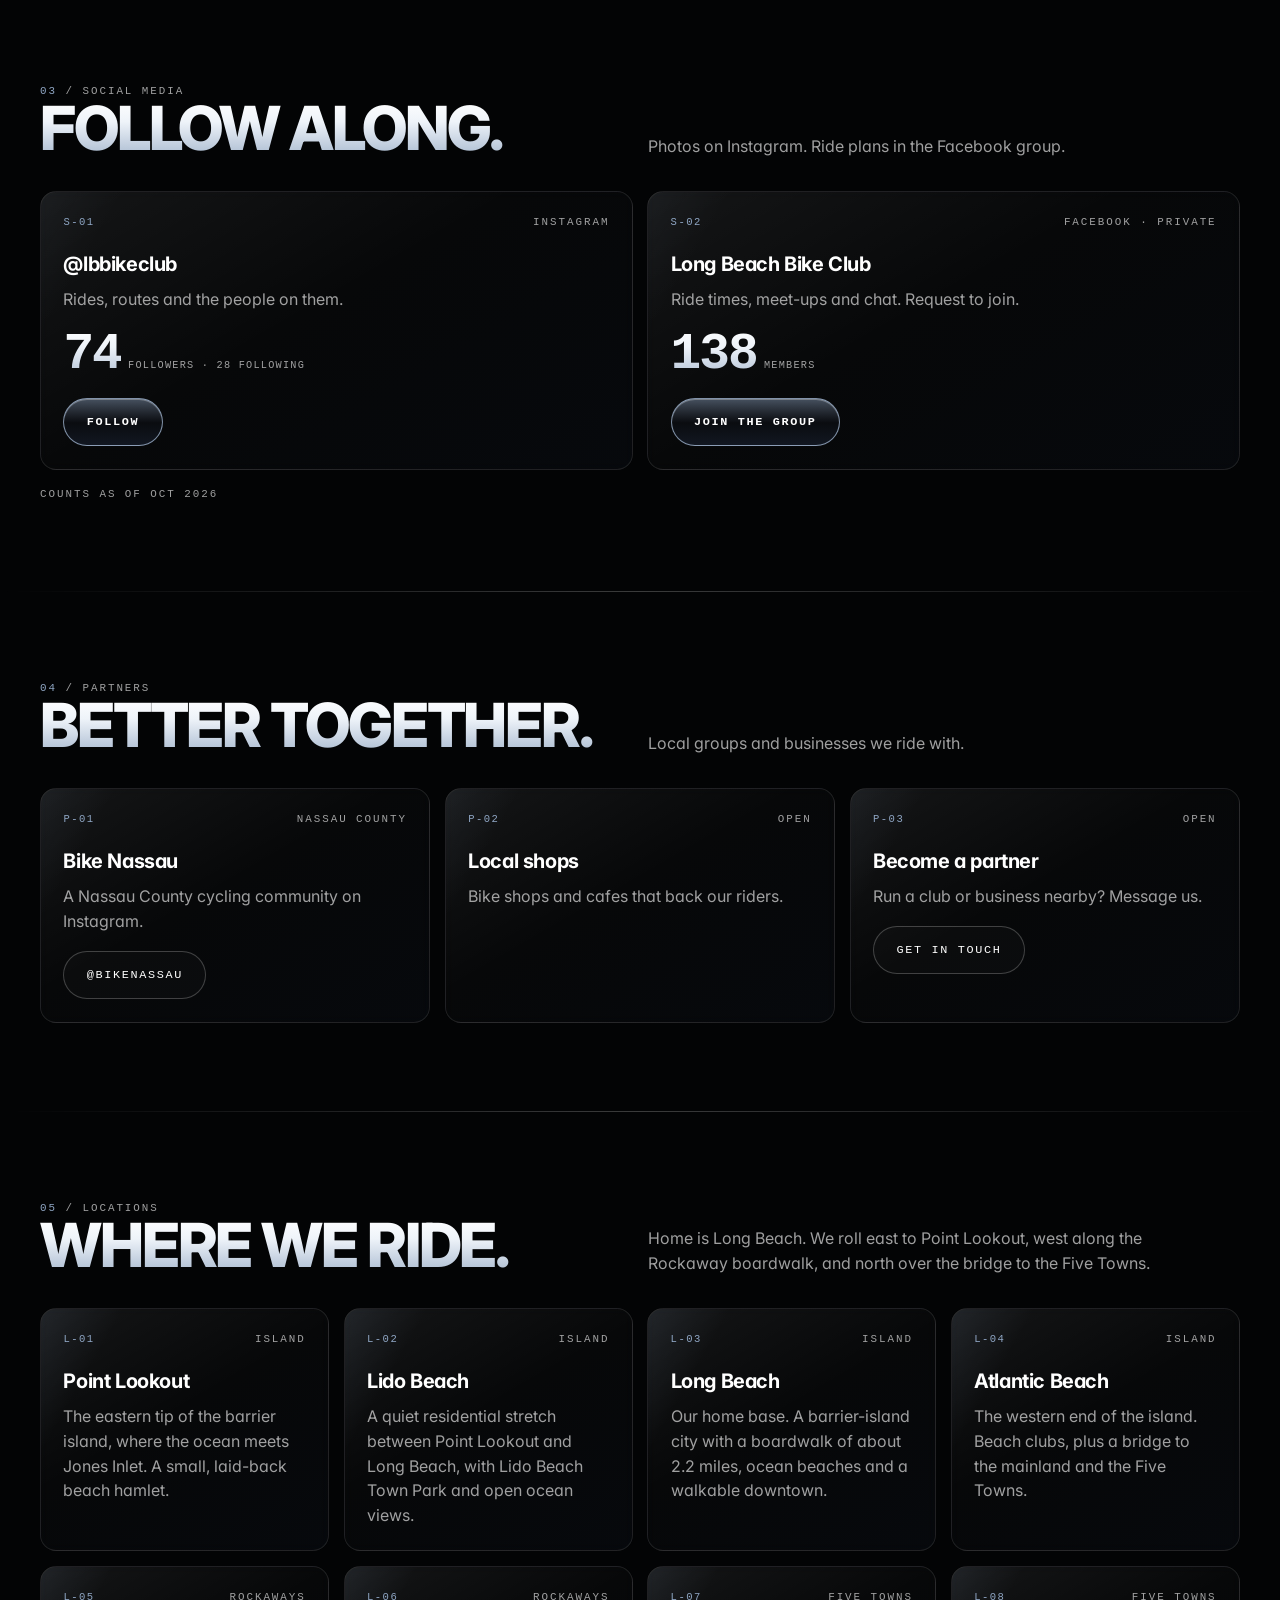
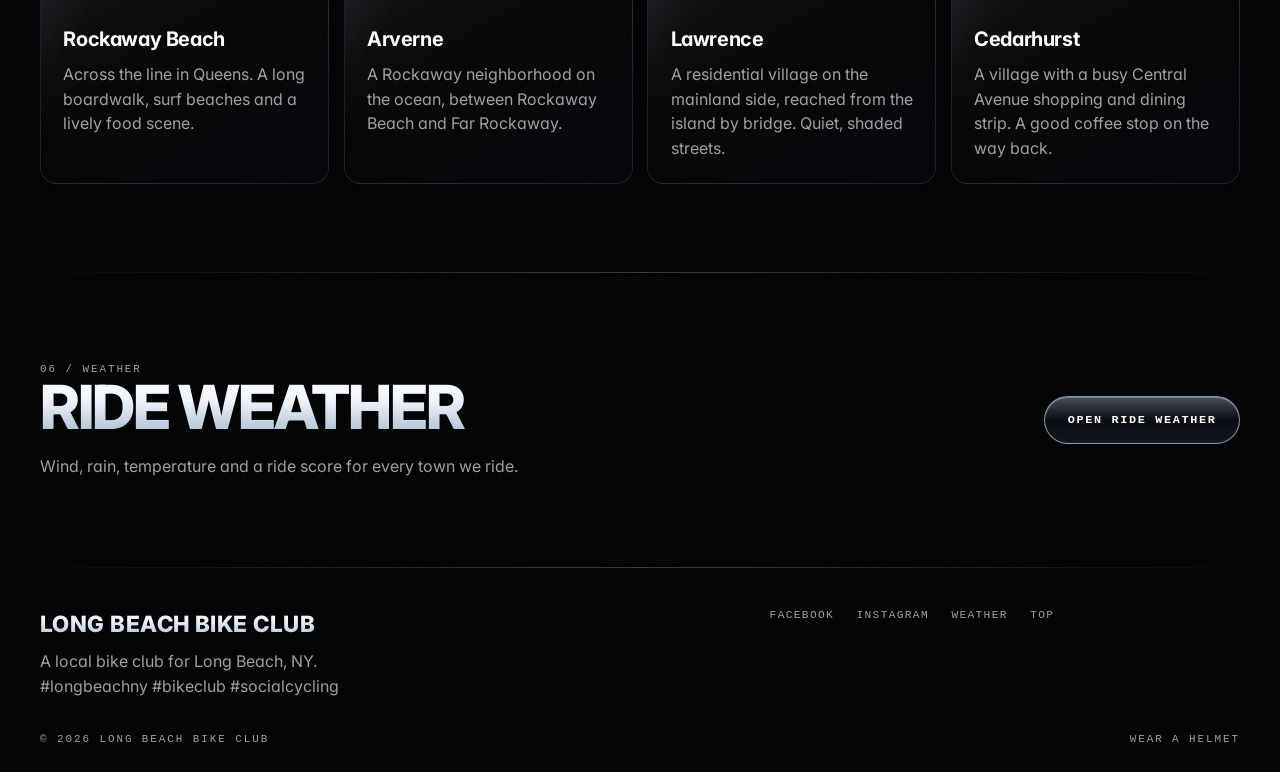
==== commit 74296bb5: "Pearlescent brand themes, themed header and drawer, live weather chip, Ride Weather page, cleaner co" ====
--- a/index.html
+++ b/index.html
@@ -1,20 +1,31 @@
 <!doctype html>
-<html lang="en">
+<html lang="en" data-theme="giant">
 <head>
   <meta charset="utf-8">
-  <meta name="viewport" content="width=device-width, initial-scale=1">
+  <meta name="viewport" content="width=device-width, initial-scale=1, viewport-fit=cover">
   <title>Long Beach Bike Club</title>
-  <meta name="description" content="Long Beach Bike Club: a local social cycling club for Long Beach, NY. Join the Facebook group and follow @lbbikeclub.">
+  <meta name="description" content="A local bike club for Long Beach, NY. Social rides, ride weather, and our Facebook group and Instagram.">
   <meta name="theme-color" content="#05070a">
   <meta property="og:title" content="Long Beach Bike Club">
-  <meta property="og:description" content="A local bike club for Long Beach, NY. #longbeachny #bikeclub #socialcycling">
+  <meta property="og:description" content="A local bike club for Long Beach, NY. Social rides, ride weather, and our Facebook group and Instagram.">
   <meta property="og:type" content="website">
+  <meta property="og:url" content="https://sukonik.github.io/lbbikeclub/">
+  <meta property="og:image" content="https://sukonik.github.io/lbbikeclub/assets/og-image.png">
+  <meta name="twitter:card" content="summary_large_image">
+  <link rel="canonical" href="https://sukonik.github.io/lbbikeclub/">
+  <script type="application/ld+json">{"@context":"https://schema.org","@type":"SportsClub","name":"Long Beach Bike Club","description":"A local bike club for Long Beach, NY.","url":"https://sukonik.github.io/lbbikeclub/","sport":"Cycling","areaServed":"Long Beach, NY","sameAs":["https://www.instagram.com/lbbikeclub/","https://www.facebook.com/groups/676497260309868/"]}</script>
   <link rel="icon" type="image/svg+xml" href="assets/favicon.svg">
+  <link rel="apple-touch-icon" href="assets/icon-512.png">
+  <link rel="manifest" href="site.webmanifest">
+  <link rel="preconnect" href="https://fonts.googleapis.com">
+  <link rel="preconnect" href="https://fonts.gstatic.com" crossorigin>
+  <link href="https://fonts.googleapis.com/css2?family=Inter:wght@400;500;600;700;800&display=swap" rel="stylesheet">
   <link rel="stylesheet" href="css/site.css">
-  <script src="js/main.js" defer></script>
+  <script src="js/theme.js"></script>
 </head>
 <body>
   <a class="skip-link" href="#main">Skip to content</a>
+  <div class="paint" aria-hidden="true"></div>
 
   <header class="site-header">
     <div class="container site-header__inner">
@@ -23,150 +34,134 @@
         <span class="brand__mark chrome-text">LBBC</span>
         <span class="brand__legal">Long Beach Bike Club</span>
       </a>
-      <nav class="nav" aria-label="Primary">
-        <ul class="nav__list">
-          <li><a class="nav__link" href="#top">Home</a></li>
-          <li><a class="nav__link" href="#about">About</a></li>
-          <li><a class="nav__link" href="#social">Social Media</a></li>
-          <li><a class="nav__link" href="#partners">Partners</a></li>
-          <li><a class="nav__link" href="#locations">Locations</a></li>
-        </ul>
-      </nav>
-      <button class="nav-toggle" aria-expanded="false" aria-controls="nav-drawer" aria-label="Open menu"><span class="nav-toggle__lines" aria-hidden="true"></span></button>
+      <nav class="nav" aria-label="Primary"><ul class="nav__list"><li><a class="nav__link" href="#top">Home</a></li><li><a class="nav__link" href="#about">About</a></li><li><a class="nav__link" href="#social">Social Media</a></li><li><a class="nav__link" href="#partners">Partners</a></li><li><a class="nav__link" href="#locations">Locations</a></li><li><a class="nav__link" href="weather.html">Weather</a></li></ul></nav>
+      <a class="wx-chip" href="weather.html" data-tone="" aria-label="Ride weather">
+        <span class="wx-chip__dot" aria-hidden="true"></span>
+        <span class="wx-chip__temp">--</span>
+        <span class="wx-chip__wind"></span>
+        <span class="wx-chip__score"></span>
+      </a>
+      <button class="icon-btn" type="button" data-drawer-open="theme-group" aria-label="Change theme" aria-controls="drawer" aria-expanded="false"><span class="theme-dot"></span></button>
+      <button class="icon-btn" type="button" data-drawer-open aria-label="Open menu" aria-controls="drawer" aria-expanded="false"><span class="menu-lines"></span></button>
     </div>
   </header>
 
-  <aside class="nav-drawer" id="nav-drawer" data-open="false" hidden>
-    <div class="nav-drawer__top">
+  <div class="scrim" id="scrim"></div>
+  <aside class="drawer" id="drawer" role="dialog" aria-modal="true" aria-label="Menu">
+    <div class="drawer__top">
       <span class="brand__mark chrome-text">LBBC</span>
-      <button class="nav-drawer__close" aria-label="Close menu">&times;</button>
+      <button class="icon-btn" type="button" data-drawer-close aria-label="Close menu"><svg viewBox="0 0 24 24" width="16" height="16" stroke="currentColor" stroke-width="1.6" fill="none" stroke-linecap="round"><path d="M5 5l14 14M19 5L5 19"/></svg></button>
     </div>
-    <nav aria-label="Mobile">
-      <ul class="nav-drawer__list">
-        <li><a class="nav-drawer__link" href="#top">Home <span>01</span></a></li>
-        <li><a class="nav-drawer__link" href="#about">About <span>02</span></a></li>
-        <li><a class="nav-drawer__link" href="#social">Social Media <span>03</span></a></li>
-        <li><a class="nav-drawer__link" href="#partners">Partners <span>04</span></a></li>
-        <li><a class="nav-drawer__link" href="#locations">Locations <span>05</span></a></li>
-      </ul>
-    </nav>
-    <p class="nav-drawer__meta label">Long Beach, NY &middot; 40.588&deg;N 73.658&deg;W</p>
+    <nav class="drawer__group" aria-label="Menu"><span class="label">Navigate</span><ul><li><a class="drawer__link" href="#top">Home <span>01</span></a></li><li><a class="drawer__link" href="#about">About <span>02</span></a></li><li><a class="drawer__link" href="#social">Social Media <span>03</span></a></li><li><a class="drawer__link" href="#partners">Partners <span>04</span></a></li><li><a class="drawer__link" href="#locations">Locations <span>05</span></a></li><li><a class="drawer__link" href="weather.html">Weather <span>06</span></a></li></ul></nav>
+    <div class="drawer__group" id="theme-group"><span class="label">Theme &middot; <span data-theme-name>Giant &middot; Black</span></span><div class="swatches" id="swatches"></div></div>
+    <div class="drawer__foot"><a href="https://www.facebook.com/groups/676497260309868/" rel="noopener">Facebook</a><a href="https://www.instagram.com/lbbikeclub/" rel="noopener">Instagram</a><a href="https://sukonik.github.io/weather-app/" rel="noopener">Full weather app</a></div>
   </aside>
 
   <main id="main">
     <section class="hero" id="top">
       <div class="container hero__inner">
-        <div class="hero__topline label">
-          <span><b>&#9679;</b> Status: Rolling</span>
-          <span>Long Beach, NY &middot; 11561</span>
-        </div>
-
+        <div class="hero__topline label"><span>Long Beach, NY</span><span>#longbeachny #bikeclub #socialcycling</span></div>
         <div class="hero__copy">
-          <p class="label">Local bike club &middot; Est. on the barrier island</p>
           <h1 class="display chrome-text">Long Beach<br>Bike Club</h1>
-          <p class="lede">A local bike club for Long Beach, NY. Social cycling, good company, and a lot of boardwalk.</p>
+          <p class="lede">A local bike club for Long Beach, NY. Social rides and good company.</p>
           <div class="btn-row">
-            <a class="btn btn--chrome" href="https://www.facebook.com/groups/676497260309868/" rel="noopener">Join the group &rarr;</a>
-            <a class="btn" href="#locations">Our locations</a>
+            <a class="btn btn--chrome" href="https://www.facebook.com/groups/676497260309868/" rel="noopener">Join the group</a>
+            <a class="btn" href="weather.html">Ride weather</a>
           </div>
         </div>
-
         <div class="hero__wheel" aria-hidden="true">
           <svg viewBox="0 0 400 400" fill="none">
             <defs>
-              <linearGradient id="ch" x1="0" y1="0" x2="1" y2="1"><stop offset="0" stop-color="#fff"/><stop offset=".3" stop-color="#9fb4cb"/><stop offset=".5" stop-color="#1b2430"/><stop offset=".7" stop-color="#b9cde4"/><stop offset="1" stop-color="#fff"/></linearGradient>
-              <radialGradient id="hub" cx=".35" cy=".3" r=".8"><stop offset="0" stop-color="#fff"/><stop offset=".4" stop-color="#7a8ea6"/><stop offset=".75" stop-color="#0b1017"/><stop offset="1" stop-color="#9db4cf"/></radialGradient>
+              <linearGradient id="ch" x1="0" y1="0" x2="1" y2="1"><stop offset="0" stop-color="#fff"/><stop offset=".35" stop-color="var(--a)"/><stop offset=".55" stop-color="#1b2430"/><stop offset=".75" stop-color="var(--b)"/><stop offset="1" stop-color="#fff"/></linearGradient>
+              <radialGradient id="hub" cx=".35" cy=".3" r=".8"><stop offset="0" stop-color="#fff"/><stop offset=".4" stop-color="var(--a)"/><stop offset=".75" stop-color="#0b1017"/><stop offset="1" stop-color="var(--b)"/></radialGradient>
             </defs>
-            <g class="wheel-spin--rev wheel-spin" stroke="#5ff2ff" stroke-opacity=".55" stroke-width="1"><line x1="388.0" y1="200.0" x2="399.0" y2="200.0"/><line x1="387.0" y1="219.7" x2="394.9" y2="220.5"/><line x1="383.9" y1="239.1" x2="391.7" y2="240.8"/><line x1="378.8" y1="258.1" x2="386.4" y2="260.6"/><line x1="371.7" y1="276.5" x2="379.1" y2="279.7"/><line x1="362.8" y1="294.0" x2="372.3" y2="299.5"/><line x1="352.1" y1="310.5" x2="358.6" y2="315.2"/><line x1="339.7" y1="325.8" x2="345.7" y2="331.1"/><line x1="325.8" y1="339.7" x2="331.1" y2="345.7"/><line x1="310.5" y1="352.1" x2="315.2" y2="358.6"/><line x1="294.0" y1="362.8" x2="299.5" y2="372.3"/><line x1="276.5" y1="371.7" x2="279.7" y2="379.1"/><line x1="258.1" y1="378.8" x2="260.6" y2="386.4"/><line x1="239.1" y1="383.9" x2="240.8" y2="391.7"/><line x1="219.7" y1="387.0" x2="220.5" y2="394.9"/><line x1="200.0" y1="388.0" x2="200.0" y2="399.0"/><line x1="180.3" y1="387.0" x2="179.5" y2="394.9"/><line x1="160.9" y1="383.9" x2="159.2" y2="391.7"/><line x1="141.9" y1="378.8" x2="139.4" y2="386.4"/><line x1="123.5" y1="371.7" x2="120.3" y2="379.1"/><line x1="106.0" y1="362.8" x2="100.5" y2="372.3"/><line x1="89.5" y1="352.1" x2="84.8" y2="358.6"/><line x1="74.2" y1="339.7" x2="68.9" y2="345.7"/><line x1="60.3" y1="325.8" x2="54.3" y2="331.1"/><line x1="47.9" y1="310.5" x2="41.4" y2="315.2"/><line x1="37.2" y1="294.0" x2="27.7" y2="299.5"/><line x1="28.3" y1="276.5" x2="20.9" y2="279.7"/><line x1="21.2" y1="258.1" x2="13.6" y2="260.6"/><line x1="16.1" y1="239.1" x2="8.3" y2="240.8"/><line x1="13.0" y1="219.7" x2="5.1" y2="220.5"/><line x1="12.0" y1="200.0" x2="1.0" y2="200.0"/><line x1="13.0" y1="180.3" x2="5.1" y2="179.5"/><line x1="16.1" y1="160.9" x2="8.3" y2="159.2"/><line x1="21.2" y1="141.9" x2="13.6" y2="139.4"/><line x1="28.3" y1="123.5" x2="20.9" y2="120.3"/><line x1="37.2" y1="106.0" x2="27.7" y2="100.5"/><line x1="47.9" y1="89.5" x2="41.4" y2="84.8"/><line x1="60.3" y1="74.2" x2="54.3" y2="68.9"/><line x1="74.2" y1="60.3" x2="68.9" y2="54.3"/><line x1="89.5" y1="47.9" x2="84.8" y2="41.4"/><line x1="106.0" y1="37.2" x2="100.5" y2="27.7"/><line x1="123.5" y1="28.3" x2="120.3" y2="20.9"/><line x1="141.9" y1="21.2" x2="139.4" y2="13.6"/><line x1="160.9" y1="16.1" x2="159.2" y2="8.3"/><line x1="180.3" y1="13.0" x2="179.5" y2="5.1"/><line x1="200.0" y1="12.0" x2="200.0" y2="1.0"/><line x1="219.7" y1="13.0" x2="220.5" y2="5.1"/><line x1="239.1" y1="16.1" x2="240.8" y2="8.3"/><line x1="258.1" y1="21.2" x2="260.6" y2="13.6"/><line x1="276.5" y1="28.3" x2="279.7" y2="20.9"/><line x1="294.0" y1="37.2" x2="299.5" y2="27.7"/><line x1="310.5" y1="47.9" x2="315.2" y2="41.4"/><line x1="325.8" y1="60.3" x2="331.1" y2="54.3"/><line x1="339.7" y1="74.2" x2="345.7" y2="68.9"/><line x1="352.1" y1="89.5" x2="358.6" y2="84.8"/><line x1="362.8" y1="106.0" x2="372.3" y2="100.5"/><line x1="371.7" y1="123.5" x2="379.1" y2="120.3"/><line x1="378.8" y1="141.9" x2="386.4" y2="139.4"/><line x1="383.9" y1="160.9" x2="391.7" y2="159.2"/><line x1="387.0" y1="180.3" x2="394.9" y2="179.5"/></g>
+            <g class="wheel-spin wheel-spin--rev" stroke="var(--a)" stroke-opacity=".5" stroke-width="1"><line x1="388.0" y1="200.0" x2="399.0" y2="200.0"/><line x1="387.0" y1="219.7" x2="394.9" y2="220.5"/><line x1="383.9" y1="239.1" x2="391.7" y2="240.8"/><line x1="378.8" y1="258.1" x2="386.4" y2="260.6"/><line x1="371.7" y1="276.5" x2="379.1" y2="279.7"/><line x1="362.8" y1="294.0" x2="372.3" y2="299.5"/><line x1="352.1" y1="310.5" x2="358.6" y2="315.2"/><line x1="339.7" y1="325.8" x2="345.7" y2="331.1"/><line x1="325.8" y1="339.7" x2="331.1" y2="345.7"/><line x1="310.5" y1="352.1" x2="315.2" y2="358.6"/><line x1="294.0" y1="362.8" x2="299.5" y2="372.3"/><line x1="276.5" y1="371.7" x2="279.7" y2="379.1"/><line x1="258.1" y1="378.8" x2="260.6" y2="386.4"/><line x1="239.1" y1="383.9" x2="240.8" y2="391.7"/><line x1="219.7" y1="387.0" x2="220.5" y2="394.9"/><line x1="200.0" y1="388.0" x2="200.0" y2="399.0"/><line x1="180.3" y1="387.0" x2="179.5" y2="394.9"/><line x1="160.9" y1="383.9" x2="159.2" y2="391.7"/><line x1="141.9" y1="378.8" x2="139.4" y2="386.4"/><line x1="123.5" y1="371.7" x2="120.3" y2="379.1"/><line x1="106.0" y1="362.8" x2="100.5" y2="372.3"/><line x1="89.5" y1="352.1" x2="84.8" y2="358.6"/><line x1="74.2" y1="339.7" x2="68.9" y2="345.7"/><line x1="60.3" y1="325.8" x2="54.3" y2="331.1"/><line x1="47.9" y1="310.5" x2="41.4" y2="315.2"/><line x1="37.2" y1="294.0" x2="27.7" y2="299.5"/><line x1="28.3" y1="276.5" x2="20.9" y2="279.7"/><line x1="21.2" y1="258.1" x2="13.6" y2="260.6"/><line x1="16.1" y1="239.1" x2="8.3" y2="240.8"/><line x1="13.0" y1="219.7" x2="5.1" y2="220.5"/><line x1="12.0" y1="200.0" x2="1.0" y2="200.0"/><line x1="13.0" y1="180.3" x2="5.1" y2="179.5"/><line x1="16.1" y1="160.9" x2="8.3" y2="159.2"/><line x1="21.2" y1="141.9" x2="13.6" y2="139.4"/><line x1="28.3" y1="123.5" x2="20.9" y2="120.3"/><line x1="37.2" y1="106.0" x2="27.7" y2="100.5"/><line x1="47.9" y1="89.5" x2="41.4" y2="84.8"/><line x1="60.3" y1="74.2" x2="54.3" y2="68.9"/><line x1="74.2" y1="60.3" x2="68.9" y2="54.3"/><line x1="89.5" y1="47.9" x2="84.8" y2="41.4"/><line x1="106.0" y1="37.2" x2="100.5" y2="27.7"/><line x1="123.5" y1="28.3" x2="120.3" y2="20.9"/><line x1="141.9" y1="21.2" x2="139.4" y2="13.6"/><line x1="160.9" y1="16.1" x2="159.2" y2="8.3"/><line x1="180.3" y1="13.0" x2="179.5" y2="5.1"/><line x1="200.0" y1="12.0" x2="200.0" y2="1.0"/><line x1="219.7" y1="13.0" x2="220.5" y2="5.1"/><line x1="239.1" y1="16.1" x2="240.8" y2="8.3"/><line x1="258.1" y1="21.2" x2="260.6" y2="13.6"/><line x1="276.5" y1="28.3" x2="279.7" y2="20.9"/><line x1="294.0" y1="37.2" x2="299.5" y2="27.7"/><line x1="310.5" y1="47.9" x2="315.2" y2="41.4"/><line x1="325.8" y1="60.3" x2="331.1" y2="54.3"/><line x1="339.7" y1="74.2" x2="345.7" y2="68.9"/><line x1="352.1" y1="89.5" x2="358.6" y2="84.8"/><line x1="362.8" y1="106.0" x2="372.3" y2="100.5"/><line x1="371.7" y1="123.5" x2="379.1" y2="120.3"/><line x1="378.8" y1="141.9" x2="386.4" y2="139.4"/><line x1="383.9" y1="160.9" x2="391.7" y2="159.2"/><line x1="387.0" y1="180.3" x2="394.9" y2="179.5"/></g>
             <circle cx="200" cy="200" r="176" stroke="url(#ch)" stroke-width="14"/>
             <circle cx="200" cy="200" r="168" stroke="#05070a" stroke-width="2"/>
             <g class="wheel-spin" stroke="url(#ch)" stroke-width="1.4"><line x1="200" y1="200" x2="368.0" y2="200.0"/><line x1="200" y1="200" x2="362.3" y2="243.5"/><line x1="200" y1="200" x2="345.5" y2="284.0"/><line x1="200" y1="200" x2="318.8" y2="318.8"/><line x1="200" y1="200" x2="284.0" y2="345.5"/><line x1="200" y1="200" x2="243.5" y2="362.3"/><line x1="200" y1="200" x2="200.0" y2="368.0"/><line x1="200" y1="200" x2="156.5" y2="362.3"/><line x1="200" y1="200" x2="116.0" y2="345.5"/><line x1="200" y1="200" x2="81.2" y2="318.8"/><line x1="200" y1="200" x2="54.5" y2="284.0"/><line x1="200" y1="200" x2="37.7" y2="243.5"/><line x1="200" y1="200" x2="32.0" y2="200.0"/><line x1="200" y1="200" x2="37.7" y2="156.5"/><line x1="200" y1="200" x2="54.5" y2="116.0"/><line x1="200" y1="200" x2="81.2" y2="81.2"/><line x1="200" y1="200" x2="116.0" y2="54.5"/><line x1="200" y1="200" x2="156.5" y2="37.7"/><line x1="200" y1="200" x2="200.0" y2="32.0"/><line x1="200" y1="200" x2="243.5" y2="37.7"/><line x1="200" y1="200" x2="284.0" y2="54.5"/><line x1="200" y1="200" x2="318.8" y2="81.2"/><line x1="200" y1="200" x2="345.5" y2="116.0"/><line x1="200" y1="200" x2="362.3" y2="156.5"/></g>
-            <circle cx="200" cy="200" r="42" stroke="#5ff2ff" stroke-opacity=".5" stroke-dasharray="3 5"/>
+            <circle cx="200" cy="200" r="42" stroke="var(--a)" stroke-opacity=".5" stroke-dasharray="3 5"/>
             <circle cx="200" cy="200" r="22" fill="url(#hub)" stroke="#fff" stroke-opacity=".6"/>
-            <path d="M16 200h26M358 200h26M200 16v26M200 358v26" stroke="#5ff2ff" stroke-width="1.5"/>
           </svg>
-          <span class="hero__readout hero__readout--a">RPM 060 &middot; CRUISE</span>
-          <span class="hero__readout hero__readout--b">Grid LB-01 &middot; Open</span>
-        </div>
-
-        <div class="ticker-wrap">
-          <div class="ticker" aria-hidden="true"><div class="ticker__track"><span>Long Beach NY</span><span>Social cycling</span><span>All paces</span><span>#longbeachny</span><span>#bikeclub</span><span>#socialcycling</span><span>Boardwalk to bay</span><span>Private group · 142 members</span><span>Long Beach NY</span><span>Social cycling</span><span>All paces</span><span>#longbeachny</span><span>#bikeclub</span><span>#socialcycling</span><span>Boardwalk to bay</span><span>Private group · 142 members</span></div></div>
+          <span class="hero__readout hero__readout--a" data-wx="readout-a">Long Beach, NY</span>
+          <span class="hero__readout hero__readout--b" data-wx="readout-b">Ride conditions</span>
         </div>
       </div>
     </section>
 
+    <hr class="hairline">
     <section class="section" id="about" aria-labelledby="about-h">
       <div class="container">
         <div class="section-head section-head--split">
-          <div class="reveal"><p class="label"><b>02</b> / About</p><h2 class="section-title chrome-text" id="about-h">Built for the ride, not the race.</h2></div>
-          <p class="copy reveal">Long Beach Bike Club is a local club for people who like riding together around Long Beach, NY. It is social first: show up, roll out, and meet your neighbors along the way. Everything starts in our private Facebook group.</p>
+          <div class="reveal"><p class="label"><b>02</b> / About</p><h2 class="section-title chrome-text" id="about-h">Ride together.</h2></div>
+          <p class="copy reveal">We are a social-first club. Show up, roll out, meet your neighbors. It all starts in our private Facebook group.</p>
         </div>
         <div class="grid grid--3 reveal">
-          <article class="panel"><div class="panel__head"><span class="index">M-01</span><span class="label">Social</span></div><h3>Ride together</h3><p>Group rides built around conversation and a good pace for the people in them.</p></article>
-          <article class="panel"><div class="panel__head"><span class="index">M-02</span><span class="label">Local</span></div><h3>Know the area</h3><p>Boardwalk, bay side and back streets. Local riders swap routes and favorite stops.</p></article>
-          <article class="panel"><div class="panel__head"><span class="index">M-03</span><span class="label">Open</span></div><h3>Everyone rolls</h3><p>Neighbors of every pace and bike are welcome. Bring a helmet and a friend.</p></article>
+          <article class="panel"><div class="panel__head"><span class="index">M-01</span><span class="label">Social</span></div><h3>Easy company</h3><p>Group rides at a pace that works for the people on them.</p></article>
+          <article class="panel"><div class="panel__head"><span class="index">M-02</span><span class="label">Local</span></div><h3>Know the area</h3><p>Boardwalk, bay side and back streets. Riders share routes and stops.</p></article>
+          <article class="panel"><div class="panel__head"><span class="index">M-03</span><span class="label">Open</span></div><h3>Everyone rolls</h3><p>Any pace, any bike. Bring a helmet and a friend.</p></article>
         </div>
-        <ul class="ride-list reveal" style="margin-top:var(--s5)">
-          <li><span class="index">R-01</span><strong>Check the group</strong><span>Rides are announced in the Facebook group with time and meeting point.</span></li>
-          <li><span class="index">R-02</span><strong>Show up ready</strong><span>Helmet on, tires pumped, water bottle full. Lights if it is getting late.</span></li>
-          <li><span class="index">R-03</span><strong>Ride social</strong><span>Keep it friendly, look out for each other, and follow the rules of the road.</span></li>
+        <ul class="steps reveal" style="margin-top:2.5rem">
+          <li><span class="index">01</span><strong>Check the group</strong><span>Rides are posted in the Facebook group.</span></li>
+          <li><span class="index">02</span><strong>Check the weather</strong><span>See the ride score for wind, rain and temperature.</span></li>
+          <li><span class="index">03</span><strong>Roll out</strong><span>Helmet on, tires pumped, lights if it is getting late.</span></li>
         </ul>
       </div>
     </section>
 
+    <hr class="hairline">
     <section class="section" id="social" aria-labelledby="social-h">
       <div class="container">
         <div class="section-head section-head--split">
-          <div class="reveal"><p class="label"><b>03</b> / Social Media</p><h2 class="section-title chrome-text" id="social-h">Follow the signal.</h2></div>
-          <p class="copy reveal">Photos and updates live on Instagram. Ride planning lives in the private Facebook group. Use <b>#longbeachny #bikeclub #socialcycling</b> when you post.</p>
+          <div class="reveal"><p class="label"><b>03</b> / Social Media</p><h2 class="section-title chrome-text" id="social-h">Follow along.</h2></div>
+          <p class="copy reveal">Photos on Instagram. Ride plans in the Facebook group.</p>
         </div>
         <div class="grid grid--2 reveal">
           <article class="panel"><div class="panel__head"><span class="index">S-01</span><span class="label">Instagram</span></div><h3>@lbbikeclub</h3><p>Rides, routes and the people on them.</p>
-            <p class="stat__note" style="margin:1rem 0"><span class="chrome-text" style="font-size:2rem;font-weight:800;font-style:italic" data-count="76">76</span> followers &middot; <span data-count="29">29</span> following</p>
-            <a class="btn btn--chrome" href="https://www.instagram.com/lbbikeclub/" rel="noopener">Follow &rarr;</a></article>
-          <article class="panel"><div class="panel__head"><span class="index">S-02</span><span class="label">Facebook &middot; Private group</span></div><h3>Long Beach Bike Club</h3><p>Ride times, meet-ups and chat. Request to join and you will be let in.</p>
-            <p class="stat__note" style="margin:1rem 0"><span class="chrome-text" style="font-size:2rem;font-weight:800;font-style:italic" data-count="142">142</span> members</p>
-            <a class="btn btn--chrome" href="https://www.facebook.com/groups/676497260309868/" rel="noopener">Join the group &rarr;</a></article>
+            <p class="stat-note" style="margin:1.1rem 0"><span class="stat-num chrome-text" data-count="76">76</span> followers &middot; <span data-count="29">29</span> following</p>
+            <a class="btn btn--chrome" href="https://www.instagram.com/lbbikeclub/" rel="noopener">Follow</a></article>
+          <article class="panel"><div class="panel__head"><span class="index">S-02</span><span class="label">Facebook &middot; Private</span></div><h3>Long Beach Bike Club</h3><p>Ride times, meet-ups and chat. Request to join.</p>
+            <p class="stat-note" style="margin:1.1rem 0"><span class="stat-num chrome-text" data-count="142">142</span> members</p>
+            <a class="btn btn--chrome" href="https://www.facebook.com/groups/676497260309868/" rel="noopener">Join the group</a></article>
         </div>
         <p class="label reveal" style="margin-top:1rem">Counts as of Oct 2026</p>
       </div>
     </section>
 
+    <hr class="hairline">
     <section class="section" id="partners" aria-labelledby="partners-h">
       <div class="container">
         <div class="section-head section-head--split">
           <div class="reveal"><p class="label"><b>04</b> / Partners</p><h2 class="section-title chrome-text" id="partners-h">Better together.</h2></div>
-          <p class="copy reveal">We ride alongside other local cycling groups and organizations. Follow them, join their events, and share the road.</p>
+          <p class="copy reveal">Local groups and businesses we ride with.</p>
         </div>
         <div class="grid grid--3 reveal">
-          <article class="panel"><div class="panel__head"><span class="index">P-01</span><span class="label">Nassau County</span></div><h3>Bike Nassau</h3><p>A Nassau County cycling community on Instagram.</p><p style="margin-top:1rem"><a class="btn" href="https://www.instagram.com/bikenassau/" rel="noopener">@bikenassau &rarr;</a></p></article>
-          <article class="panel"><div class="panel__head"><span class="index">P-02</span><span class="label">Open slot</span></div><h3>Local shops</h3><p>Bike shops and cafes that support our riders can be listed here.</p></article>
-          <article class="panel"><div class="panel__head"><span class="index">P-03</span><span class="label">Open slot</span></div><h3>Become a partner</h3><p>Run a club or business nearby? Message us on Instagram or in the Facebook group.</p><p style="margin-top:1rem"><a class="btn" href="https://www.instagram.com/lbbikeclub/" rel="noopener">Get in touch &rarr;</a></p></article>
+          <article class="panel"><div class="panel__head"><span class="index">P-01</span><span class="label">Nassau County</span></div><h3>Bike Nassau</h3><p>A Nassau County cycling community on Instagram.</p><p style="margin-top:1.1rem"><a class="btn" href="https://www.instagram.com/bikenassau/" rel="noopener">@bikenassau</a></p></article>
+          <article class="panel"><div class="panel__head"><span class="index">P-02</span><span class="label">Open</span></div><h3>Local shops</h3><p>Bike shops and cafes that back our riders.</p></article>
+          <article class="panel"><div class="panel__head"><span class="index">P-03</span><span class="label">Open</span></div><h3>Become a partner</h3><p>Run a club or business nearby? Message us.</p><p style="margin-top:1.1rem"><a class="btn" href="https://www.instagram.com/lbbikeclub/" rel="noopener">Get in touch</a></p></article>
         </div>
       </div>
     </section>
 
+    <hr class="hairline">
     <section class="section" id="locations" aria-labelledby="loc-h">
       <div class="container">
         <div class="section-head section-head--split">
-          <div class="reveal"><p class="label"><b>05</b> / Locations</p><h2 class="section-title chrome-text" id="loc-h">Where we roll.</h2></div>
-          <p class="copy reveal">Home is Long Beach, NY. From there the ride area stretches east to Point Lookout, west along the Rockaway boardwalk, and north over the bridge to the Five Towns.</p>
+          <div class="reveal"><p class="label"><b>05</b> / Locations</p><h2 class="section-title chrome-text" id="loc-h">Where we ride.</h2></div>
+          <p class="copy reveal">Home is Long Beach. We roll east to Point Lookout, west along the Rockaway boardwalk, and north over the bridge to the Five Towns.</p>
         </div>
-        <div class="grid grid--4 reveal"><article class="panel"><div class="panel__head"><span class="index">L-01</span><span class="label">Island</span></div><h3>Point Lookout</h3><p>The eastern tip of the barrier island, where the ocean meets Jones Inlet. A small beach hamlet with a laid-back, end-of-the-road feel.</p></article><article class="panel"><div class="panel__head"><span class="index">L-02</span><span class="label">Island</span></div><h3>Lido Beach</h3><p>A quiet residential stretch between Point Lookout and Long Beach, home to Lido Beach Town Park and wide-open ocean views.</p></article><article class="panel"><div class="panel__head"><span class="index">L-03</span><span class="label">Island</span></div><h3>Long Beach</h3><p>Our home base. A city on the barrier island with a boardwalk of about 2.2 miles, ocean beaches and a walkable downtown.</p></article><article class="panel"><div class="panel__head"><span class="index">L-04</span><span class="label">Island</span></div><h3>Atlantic Beach</h3><p>The western end of the island, a village with beach clubs and a bridge link to the mainland and the Five Towns.</p></article><article class="panel"><div class="panel__head"><span class="index">L-05</span><span class="label">Rockaways</span></div><h3>Rockaway Beach</h3><p>Across the Nassau line in Queens. A long boardwalk, surf beaches and a lively food scene make it a favorite ride destination.</p></article><article class="panel"><div class="panel__head"><span class="index">L-06</span><span class="label">Rockaways</span></div><h3>Arverne</h3><p>A Rockaway neighborhood along the ocean with beachfront and the boardwalk, between Rockaway Beach and Far Rockaway.</p></article><article class="panel"><div class="panel__head"><span class="index">L-07</span><span class="label">Five Towns</span></div><h3>Lawrence</h3><p>A residential village on the mainland side, reached from the island by bridge. Quiet streets and shaded roads.</p></article><article class="panel"><div class="panel__head"><span class="index">L-08</span><span class="label">Five Towns</span></div><h3>Cedarhurst</h3><p>A village with a busy Central Avenue shopping and dining strip, good for a coffee stop on the way back.</p></article></div>
+        <div class="grid grid--4 reveal"><article class="panel"><div class="panel__head"><span class="index">L-01</span><span class="label">Island</span></div><h3>Point Lookout</h3><p>The eastern tip of the barrier island, where the ocean meets Jones Inlet. A small, laid-back beach hamlet.</p></article><article class="panel"><div class="panel__head"><span class="index">L-02</span><span class="label">Island</span></div><h3>Lido Beach</h3><p>A quiet residential stretch between Point Lookout and Long Beach, with Lido Beach Town Park and open ocean views.</p></article><article class="panel"><div class="panel__head"><span class="index">L-03</span><span class="label">Island</span></div><h3>Long Beach</h3><p>Our home base. A barrier-island city with a boardwalk of about 2.2 miles, ocean beaches and a walkable downtown.</p></article><article class="panel"><div class="panel__head"><span class="index">L-04</span><span class="label">Island</span></div><h3>Atlantic Beach</h3><p>The western end of the island. Beach clubs, plus a bridge to the mainland and the Five Towns.</p></article><article class="panel"><div class="panel__head"><span class="index">L-05</span><span class="label">Rockaways</span></div><h3>Rockaway Beach</h3><p>Across the line in Queens. A long boardwalk, surf beaches and a lively food scene.</p></article><article class="panel"><div class="panel__head"><span class="index">L-06</span><span class="label">Rockaways</span></div><h3>Arverne</h3><p>A Rockaway neighborhood on the ocean, between Rockaway Beach and Far Rockaway.</p></article><article class="panel"><div class="panel__head"><span class="index">L-07</span><span class="label">Five Towns</span></div><h3>Lawrence</h3><p>A residential village on the mainland side, reached from the island by bridge. Quiet, shaded streets.</p></article><article class="panel"><div class="panel__head"><span class="index">L-08</span><span class="label">Five Towns</span></div><h3>Cedarhurst</h3><p>A village with a busy Central Avenue shopping and dining strip. A good coffee stop on the way back.</p></article></div>
       </div>
     </section>
 
-    <section class="section" id="join" aria-labelledby="join-h">
+    <hr class="hairline">
+    <section class="section" id="weather" aria-labelledby="wx-h">
       <div class="container cta">
         <div class="reveal">
-          <p class="label"><b>06</b> / Join</p>
-          <h2 class="section-title chrome-text" id="join-h">Get in the group.</h2>
-          <p class="copy" style="margin-top:1rem">The Facebook group is private. Request to join and you will be let in.</p>
+          <p class="label"><b>06</b> / Weather</p>
+          <h2 class="section-title chrome-text" id="wx-h" data-wx="teaser">Ride weather</h2>
+          <p class="copy" style="margin-top:1rem" data-wx="teaser-detail">Wind, rain, temperature and a ride score for every town we ride.</p>
         </div>
-        <div class="btn-row reveal">
-          <a class="btn btn--chrome" href="https://www.facebook.com/groups/676497260309868/" rel="noopener">Facebook group &rarr;</a>
-          <a class="btn" href="https://www.instagram.com/lbbikeclub/" rel="noopener">Instagram &rarr;</a>
-        </div>
+        <div class="btn-row reveal"><a class="btn btn--chrome" href="weather.html">Open ride weather</a></div>
       </div>
     </section>
   </main>
@@ -174,15 +169,13 @@
   <footer class="site-footer">
     <div class="container">
       <div class="site-footer__grid">
-        <div><p class="brand__mark chrome-text" style="font-size:1.6rem">Long Beach Bike Club</p><p class="copy" style="margin-top:.5rem">A local bike club for Long Beach, NY. #longbeachny #bikeclub #socialcycling</p></div>
-        <nav class="site-footer__links" aria-label="Footer">
-          <a href="https://www.facebook.com/groups/676497260309868/" rel="noopener">Facebook</a>
-          <a href="https://www.instagram.com/lbbikeclub/" rel="noopener">Instagram</a>
-          <a href="#top">Back to top</a>
-        </nav>
+        <div><p class="brand__mark chrome-text" style="font-size:1.4rem">Long Beach Bike Club</p><p class="copy" style="margin-top:.5rem">A local bike club for Long Beach, NY.<br>#longbeachny #bikeclub #socialcycling</p></div>
+        <nav class="site-footer__links" aria-label="Footer"><a href="https://www.facebook.com/groups/676497260309868/" rel="noopener">Facebook</a><a href="https://www.instagram.com/lbbikeclub/" rel="noopener">Instagram</a><a href="weather.html">Weather</a><a href="#top">Top</a></nav>
       </div>
-      <div class="site-footer__bottom label"><span>&copy; <span id="year">2026</span> Long Beach Bike Club</span><span>Ride safe &middot; Wear a helmet</span></div>
+      <div class="site-footer__bottom label"><span>&copy; <span id="year">2026</span> Long Beach Bike Club</span><span>Wear a helmet</span></div>
     </div>
   </footer>
+  <script src="js/weather-lib.js"></script>
+  <script src="js/main.js"></script>
 </body>
 </html>
--- a/css/site.css
+++ b/css/site.css
@@ -1,176 +1,231 @@
+/* ==========================================================================
+   Long Beach Bike Club: pearlescent chrome theme system
+   Three colors per theme: --a (primary), --b (color-flip highlight), --c (deep).
+   ========================================================================== */
+@property --a { syntax: "<color>"; inherits: true; initial-value: #8fa6c4; }
+@property --b { syntax: "<color>"; inherits: true; initial-value: #b58cff; }
+@property --c { syntax: "<color>"; inherits: true; initial-value: #1a2130; }
+
 :root {
-  --void: #05070a;
-  --panel: #0b0f14;
-  --panel-2: #10161d;
-  --ink: #eef3f8;
-  --muted: #8b97a5;
-  --line: rgba(190, 210, 235, 0.16);
-  --line-strong: rgba(190, 210, 235, 0.42);
-  --cyan: #5ff2ff;
-  --ice: #b9d6ff;
-  --lime: #c8ff3d;
-  --chrome: linear-gradient(180deg, #ffffff 0%, #c9d6e4 28%, #6f8196 49%, #1d2631 52%, #8da2ba 72%, #f4f9ff 100%);
-  --chrome-flat: linear-gradient(135deg, #fff 0%, #9fb2c8 35%, #2a3442 50%, #b4c6dc 70%, #fff 100%);
+  --a: #8fa6c4; --b: #b58cff; --c: #1a2130;           /* Giant: Black (default) */
+  --ink: #fff;
+  --muted: rgba(255, 255, 255, .62);
+  --faint: rgba(255, 255, 255, .38);
+  --hair: rgba(255, 255, 255, .10);
+  --hair-strong: rgba(255, 255, 255, .22);
+  --black: #030405;
+  --chrome: linear-gradient(180deg, #fff 0%, #eef3f9 38%, color-mix(in srgb, var(--a) 55%, #c5cfdb) 100%);
+  --sheen: linear-gradient(120deg, transparent 0 30%, color-mix(in srgb, var(--b) 22%, transparent) 46%, color-mix(in srgb, var(--a) 18%, transparent) 54%, transparent 70%);
+  --font: "Inter", "Helvetica Neue", Helvetica, Arial, -apple-system, BlinkMacSystemFont, "Segoe UI", sans-serif;
   --mono: ui-monospace, "SF Mono", "Cascadia Mono", Menlo, Consolas, "Liberation Mono", monospace;
-  --sans: "Helvetica Neue", Helvetica, Arial, -apple-system, BlinkMacSystemFont, "Segoe UI", sans-serif;
-  --max: 82rem;
-  --s1: .35rem; --s2: .65rem; --s3: 1rem; --s4: 1.5rem; --s5: 2.25rem; --s6: 3.5rem; --s7: 5.5rem;
-}
+  --max: 80rem;
+  --ease: cubic-bezier(.22, .8, .24, 1);
+  --header-h: 64px;
+  transition: --a .7s ease, --b .7s ease, --c .7s ease;
+  color-scheme: dark;
+}
+[data-theme="giant"]       { --a: #8fa6c4; --b: #b58cff; --c: #1a2130; }
+[data-theme="trek"]        { --a: #ff3347; --b: #ff8a3d; --c: #62001a; }
+[data-theme="specialized"] { --a: #dbe4ee; --b: #f0dcb8; --c: #3b4655; }
+[data-theme="canyon"]      { --a: #22e58b; --b: #12cfd6; --c: #05512f; }
+[data-theme="scott"]       { --a: #ff7a1a; --b: #ffc43d; --c: #6e2400; }
+[data-theme="cervelo"]     { --a: #ffe21f; --b: #b9ff3d; --c: #5c4a00; }
+[data-theme="cannondale"]  { --a: #3a82ff; --b: #17d4ff; --c: #0c2a8f; }
+[data-theme="bianchi"]     { --a: #a855ff; --b: #ff5fd0; --c: #44168f; }
 
 *, *::before, *::after { box-sizing: border-box; }
-html { scroll-behavior: smooth; -webkit-text-size-adjust: 100%; scroll-padding-top: 80px; }
+html { scroll-behavior: smooth; -webkit-text-size-adjust: 100%; scroll-padding-top: calc(var(--header-h) + 16px); background: var(--black); }
 body {
-  margin: 0; color: var(--ink); background: var(--void);
-  font-family: var(--sans); line-height: 1.55; -webkit-font-smoothing: antialiased;
-  background-image:
-    linear-gradient(var(--line) 1px, transparent 1px),
-    linear-gradient(90deg, var(--line) 1px, transparent 1px);
-  background-size: 64px 64px;
-  background-attachment: fixed;
-  background-blend-mode: soft-light;
-}
-body::before { /* vignette over the grid */
-  content: ""; position: fixed; inset: 0; pointer-events: none; z-index: -1;
-  background: radial-gradient(ellipse at 50% 0%, rgba(95,242,255,.10), transparent 55%), radial-gradient(ellipse at 50% 100%, var(--void) 20%, transparent 80%);
-}
-body.drawer-open { overflow: hidden; }
+  margin: 0; min-height: 100vh; color: var(--ink); background: transparent;
+  font-family: var(--font); line-height: 1.55; -webkit-font-smoothing: antialiased;
+  font-feature-settings: "ss01", "cv11";
+}
+body.lock { overflow: hidden; }
+
+/* Pearlescent paint: three soft color fields drifting over black */
+.paint { position: fixed; inset: 0; z-index: -1; overflow: hidden; background: linear-gradient(180deg, #06070a, var(--black)); }
+.paint::before, .paint::after { content: ""; position: absolute; inset: -30%; will-change: transform; }
+.paint::before {
+  background:
+    radial-gradient(40% 36% at 18% 14%, color-mix(in srgb, var(--a) 34%, transparent), transparent 70%),
+    radial-gradient(36% 34% at 86% 26%, color-mix(in srgb, var(--b) 24%, transparent), transparent 70%);
+  animation: drift 46s ease-in-out infinite alternate;
+}
+.paint::after {
+  background:
+    radial-gradient(46% 40% at 70% 92%, color-mix(in srgb, var(--c) 70%, transparent), transparent 70%),
+    radial-gradient(30% 28% at 8% 80%, color-mix(in srgb, var(--b) 16%, transparent), transparent 70%);
+  animation: drift 58s ease-in-out infinite alternate-reverse;
+}
+@keyframes drift { from { transform: translate3d(-3%, -2%, 0) rotate(0deg); } to { transform: translate3d(3%, 3%, 0) rotate(6deg); } }
+
 img, svg { display: block; max-width: 100%; }
 a { color: inherit; text-decoration: none; }
-button { font: inherit; color: inherit; }
+button, select { font: inherit; color: inherit; }
 ul { margin: 0; padding: 0; list-style: none; }
 p, h1, h2, h3 { margin: 0; }
 h1, h2, h3 { font-weight: 700; }
 
-.skip-link { position: fixed; left: 1rem; top: -5rem; z-index: 999; background: var(--cyan); color: #000; padding: .75rem 1rem; font-family: var(--mono); }
+.skip-link { position: fixed; left: 1rem; top: -5rem; z-index: 999; background: #fff; color: #000; padding: .75rem 1rem; border-radius: 6px; }
 .skip-link:focus { top: 1rem; }
-:focus-visible { outline: 2px solid var(--cyan); outline-offset: 3px; }
+:focus-visible { outline: 2px solid var(--a); outline-offset: 3px; border-radius: 4px; }
 
 .container { width: min(calc(100% - 2rem), var(--max)); margin-inline: auto; }
 
 /* type */
-.label { font-family: var(--mono); font-size: .7rem; letter-spacing: .18em; text-transform: uppercase; color: var(--muted); }
-.label b { color: var(--cyan); font-weight: 400; }
-.chrome-text {
-  background: var(--chrome); -webkit-background-clip: text; background-clip: text;
-  color: transparent; -webkit-text-fill-color: transparent;
-  filter: drop-shadow(0 1px 0 rgba(255,255,255,.15)) drop-shadow(0 0 18px rgba(95,242,255,.18));
-}
-.display { font-size: clamp(2.8rem, 13vw, 11rem); line-height: .84; letter-spacing: -.045em; text-transform: uppercase; font-weight: 800; font-style: italic; }
-.section-title { font-size: clamp(2rem, 5.5vw, 4.2rem); line-height: .95; letter-spacing: -.035em; text-transform: uppercase; font-style: italic; font-weight: 800; }
-.lede { font-size: clamp(1.1rem, 2.2vw, 1.55rem); line-height: 1.35; max-width: 40rem; color: #cfd9e4; }
-.copy { max-width: 38rem; color: var(--muted); }
-
-/* header */
-.site-header { position: sticky; top: 0; z-index: 80; background: rgba(5,7,10,.82); backdrop-filter: blur(14px); border-bottom: 1px solid var(--line); }
-.site-header__inner { min-height: 64px; display: grid; grid-template-columns: 1fr auto; align-items: center; gap: 1rem; }
-.brand { display: inline-flex; align-items: center; gap: .7rem; min-width: 0; }
-.brand__orb { width: 28px; height: 28px; border-radius: 50%; background: radial-gradient(circle at 32% 28%, #fff 0, #cfe0f3 14%, #4d6178 46%, #0a0f15 62%, #9db4cf 82%, #fff 100%); box-shadow: 0 0 12px rgba(95,242,255,.45); flex: none; }
-.brand__mark { font-weight: 800; font-style: italic; letter-spacing: -.02em; text-transform: uppercase; font-size: 1.15rem; }
-.brand__legal { display: none; font-family: var(--mono); font-size: .66rem; letter-spacing: .14em; color: var(--muted); text-transform: uppercase; }
+.label { font-family: var(--mono); font-size: .68rem; letter-spacing: .18em; text-transform: uppercase; color: var(--muted); }
+.label b { color: var(--a); font-weight: 500; }
+.chrome-text { background: var(--chrome); -webkit-background-clip: text; background-clip: text; color: transparent; -webkit-text-fill-color: transparent; }
+.display { font-size: clamp(2.8rem, 12.5vw, 9.5rem); line-height: .88; letter-spacing: -.045em; text-transform: uppercase; font-weight: 800; }
+.section-title { font-size: clamp(2rem, 5vw, 3.8rem); line-height: .98; letter-spacing: -.035em; text-transform: uppercase; font-weight: 800; }
+.lede { font-size: clamp(1.1rem, 2vw, 1.4rem); line-height: 1.4; max-width: 34rem; color: rgba(255, 255, 255, .85); }
+.copy { max-width: 34rem; color: var(--muted); }
+
+/* ---- header: clean black that takes the theme's tint ---- */
+.site-header {
+  position: sticky; top: 0; z-index: 80;
+  background: color-mix(in srgb, var(--c) 9%, rgba(3, 4, 5, .92));
+  backdrop-filter: blur(16px) saturate(1.2); -webkit-backdrop-filter: blur(16px) saturate(1.2);
+  border-bottom: 1px solid var(--hair);
+}
+.site-header::after { content: ""; position: absolute; left: 0; right: 0; bottom: -1px; height: 1px; background: linear-gradient(90deg, transparent, var(--a), var(--b), transparent); opacity: .55; }
+.site-header__inner { min-height: var(--header-h); display: flex; align-items: center; gap: .75rem; }
+.brand { display: inline-flex; align-items: center; gap: .7rem; margin-right: auto; }
+.brand__orb { width: 26px; height: 26px; border-radius: 50%; flex: none; background: radial-gradient(circle at 32% 28%, #fff 0, #dfe9f5 12%, var(--a) 44%, #05070a 66%, var(--b) 90%, #fff 100%); box-shadow: 0 0 14px color-mix(in srgb, var(--a) 55%, transparent); }
+.brand__mark { font-weight: 800; letter-spacing: .02em; text-transform: uppercase; font-size: 1rem; }
+.brand__legal { display: none; font-family: var(--mono); font-size: .64rem; letter-spacing: .16em; color: var(--faint); text-transform: uppercase; }
 .nav { display: none; }
-.nav__list { display: flex; gap: 1.6rem; align-items: center; }
-.nav__link { font-family: var(--mono); font-size: .74rem; letter-spacing: .14em; text-transform: uppercase; color: var(--muted); padding-block: .4rem; border-bottom: 1px solid transparent; transition: color .2s, border-color .2s; }
-.nav__link:hover, .nav__link.is-active { color: var(--ink); border-color: var(--cyan); }
-.nav-toggle { width: 44px; height: 44px; border: 1px solid var(--line-strong); background: transparent; cursor: pointer; position: relative; }
-.nav-toggle__lines, .nav-toggle__lines::before, .nav-toggle__lines::after { position: absolute; left: 12px; width: 18px; height: 2px; background: var(--ink); content: ""; }
-.nav-toggle__lines { top: 21px; }
-.nav-toggle__lines::before { top: -6px; left: 0; }
-.nav-toggle__lines::after { top: 6px; left: 0; }
-
-.nav-drawer { position: fixed; inset: 0; z-index: 120; background: var(--void); padding: 1rem; display: flex; flex-direction: column; transform: translateX(100%); transition: transform .28s ease; visibility: hidden; }
-.nav-drawer[data-open="true"] { transform: none; visibility: visible; }
-.nav-drawer__top { display: flex; justify-content: space-between; align-items: center; min-height: 48px; }
-.nav-drawer__close { width: 44px; height: 44px; border: 1px solid var(--line-strong); background: transparent; font-size: 1.6rem; cursor: pointer; }
-.nav-drawer__list { margin-top: 2rem; }
-.nav-drawer__link { display: flex; justify-content: space-between; padding: 1.1rem 0; border-bottom: 1px solid var(--line); font-size: 2rem; font-weight: 800; font-style: italic; text-transform: uppercase; letter-spacing: -.03em; }
-.nav-drawer__link span { font-family: var(--mono); font-size: .7rem; font-style: normal; color: var(--cyan); align-self: center; }
-.nav-drawer__meta { margin-top: auto; }
-
-/* buttons */
-.btn { display: inline-flex; align-items: center; justify-content: center; gap: .7rem; min-height: 48px; padding: .8rem 1.4rem; font-family: var(--mono); font-size: .78rem; letter-spacing: .14em; text-transform: uppercase; border: 1px solid var(--line-strong); background: transparent; cursor: pointer; transition: background .2s, color .2s, box-shadow .2s; position: relative; }
-.btn:hover { border-color: var(--cyan); box-shadow: 0 0 0 1px var(--cyan), 0 0 24px rgba(95,242,255,.25); }
-.btn--chrome { background: linear-gradient(180deg, #fff 0%, #dbe6f2 45%, #a9bdd3 52%, #e9f1fa 100%); color: #05070a; border-color: #fff; font-weight: 700; text-shadow: 0 1px 0 rgba(255,255,255,.5); }
-.btn--chrome:hover { filter: brightness(1.08); }
-.btn-row { display: flex; flex-wrap: wrap; gap: .8rem; }
-
-/* modular panels with corner ticks */
-.panel { position: relative; background: linear-gradient(180deg, var(--panel-2), var(--panel)); border: 1px solid var(--line); padding: var(--s4); }
-.panel::before, .panel::after { content: ""; position: absolute; width: 12px; height: 12px; border: 1px solid var(--cyan); pointer-events: none; }
-.panel::before { top: -1px; left: -1px; border-right: 0; border-bottom: 0; }
-.panel::after { bottom: -1px; right: -1px; border-left: 0; border-top: 0; }
-.panel__head { display: flex; justify-content: space-between; gap: 1rem; margin-bottom: var(--s4); }
-.panel h3 { font-size: 1.5rem; text-transform: uppercase; font-style: italic; letter-spacing: -.02em; margin-bottom: .6rem; }
+.nav__list { display: flex; gap: 1.5rem; }
+.nav__link { font-family: var(--mono); font-size: .7rem; letter-spacing: .14em; text-transform: uppercase; color: var(--muted); padding-block: .5rem; position: relative; transition: color .25s; }
+.nav__link::after { content: ""; position: absolute; left: 0; right: 0; bottom: 0; height: 1px; background: var(--a); transform: scaleX(0); transform-origin: left; transition: transform .3s var(--ease); }
+.nav__link:hover, .nav__link.is-active { color: #fff; }
+.nav__link:hover::after, .nav__link.is-active::after { transform: scaleX(1); }
+
+.wx-chip { display: inline-flex; align-items: center; gap: .55rem; min-height: 40px; padding: 0 .8rem; border: 1px solid var(--hair-strong); border-radius: 999px; font-family: var(--mono); font-size: .7rem; letter-spacing: .06em; white-space: nowrap; transition: border-color .25s, background .25s; }
+.wx-chip:hover { border-color: var(--a); background: color-mix(in srgb, var(--a) 10%, transparent); }
+.wx-chip__dot { width: 8px; height: 8px; border-radius: 50%; background: var(--faint); flex: none; }
+.wx-chip[data-tone="prime"] .wx-chip__dot { background: #3dff9a; box-shadow: 0 0 8px #3dff9a; }
+.wx-chip[data-tone="good"] .wx-chip__dot { background: #c8ff3d; }
+.wx-chip[data-tone="fair"] .wx-chip__dot { background: #ffc43d; }
+.wx-chip[data-tone="skip"] .wx-chip__dot { background: #ff4d5e; }
+.wx-chip__wind, .wx-chip__score { display: none; color: var(--muted); }
+
+.icon-btn { width: 40px; height: 40px; border: 1px solid var(--hair-strong); border-radius: 50%; background: transparent; display: inline-grid; place-items: center; cursor: pointer; transition: border-color .25s, background .25s; flex: none; }
+.icon-btn:hover { border-color: var(--a); background: color-mix(in srgb, var(--a) 10%, transparent); }
+.theme-dot { width: 16px; height: 16px; border-radius: 50%; background: conic-gradient(from 200deg, #fff, var(--a), var(--c), var(--b), #fff); box-shadow: 0 0 10px color-mix(in srgb, var(--a) 50%, transparent); }
+.menu-lines, .menu-lines::before, .menu-lines::after { display: block; width: 16px; height: 1.5px; background: #fff; content: ""; position: relative; }
+.menu-lines::before { position: absolute; top: -5px; }
+.menu-lines::after { position: absolute; top: 5px; width: 10px; right: 0; }
+
+/* ---- drawer: its own surface, same theme ---- */
+.scrim { position: fixed; inset: 0; z-index: 110; background: rgba(0, 0, 0, .62); opacity: 0; visibility: hidden; transition: opacity .35s var(--ease), visibility 0s .35s; }
+.scrim.open { opacity: 1; visibility: visible; transition-delay: 0s; }
+.drawer {
+  position: fixed; top: 0; right: 0; bottom: 0; z-index: 120; width: min(100vw, 26rem);
+  display: flex; flex-direction: column; padding: 1rem 1.25rem 1.25rem; overflow-y: auto; overscroll-behavior: contain;
+  background:
+    radial-gradient(120% 40% at 100% 0%, color-mix(in srgb, var(--a) 16%, transparent), transparent 70%),
+    color-mix(in srgb, var(--c) 10%, #020304);
+  border-left: 1px solid var(--hair-strong);
+  transform: translateX(104%); visibility: hidden;
+  transition: transform .45s var(--ease), visibility 0s .45s;
+}
+.drawer::before { content: ""; position: absolute; left: -1px; top: 0; bottom: 0; width: 1px; background: linear-gradient(180deg, var(--a), transparent 40%, transparent 60%, var(--b)); opacity: .7; }
+.drawer.open { transform: none; visibility: visible; transition-delay: 0s; }
+.drawer__top { display: flex; justify-content: space-between; align-items: center; min-height: 48px; }
+.drawer__group { margin-top: 1.75rem; }
+.drawer__group > .label { display: block; margin-bottom: .6rem; }
+.drawer__link { display: flex; justify-content: space-between; align-items: baseline; padding: .8rem 0; border-bottom: 1px solid var(--hair); font-size: 1.6rem; font-weight: 700; letter-spacing: -.02em; text-transform: uppercase; transition: padding .3s var(--ease), color .25s; }
+.drawer__link span { font-family: var(--mono); font-size: .66rem; letter-spacing: .1em; color: var(--faint); font-weight: 400; }
+.drawer__link:hover { padding-left: .5rem; color: var(--a); }
+.swatches { display: grid; grid-template-columns: 1fr 1fr; gap: .5rem; }
+.swatch { display: flex; align-items: center; gap: .65rem; min-height: 48px; padding: .4rem .7rem; text-align: left; border: 1px solid var(--hair); border-radius: 10px; background: rgba(255, 255, 255, .03); cursor: pointer; transition: border-color .25s, background .25s; }
+.swatch:hover { background: rgba(255, 255, 255, .07); }
+.swatch[aria-pressed="true"] { border-color: var(--sw-a); background: color-mix(in srgb, var(--sw-a) 12%, transparent); }
+.swatch__chip { width: 26px; height: 26px; border-radius: 50%; flex: none; background: conic-gradient(from 210deg, #fff, var(--sw-a), var(--sw-c), var(--sw-b), #fff); box-shadow: inset 0 0 0 1px rgba(255, 255, 255, .25); }
+.swatch__name { display: grid; line-height: 1.15; font-size: .84rem; font-weight: 600; }
+.swatch__name small { font-family: var(--mono); font-size: .6rem; font-weight: 400; letter-spacing: .1em; text-transform: uppercase; color: var(--faint); }
+.drawer__foot { margin-top: auto; padding-top: 1.5rem; display: flex; gap: 1rem; flex-wrap: wrap; }
+.drawer__foot a { font-family: var(--mono); font-size: .68rem; letter-spacing: .14em; text-transform: uppercase; color: var(--muted); }
+.drawer__foot a:hover { color: var(--a); }
+
+/* ---- buttons ---- */
+.btn { display: inline-flex; align-items: center; justify-content: center; gap: .6rem; min-height: 48px; padding: .75rem 1.4rem; font-family: var(--mono); font-size: .74rem; letter-spacing: .14em; text-transform: uppercase; border: 1px solid var(--hair-strong); border-radius: 999px; background: rgba(255, 255, 255, .02); color: #fff; cursor: pointer; transition: border-color .25s, background .25s, box-shadow .3s; }
+.btn:hover { border-color: var(--a); background: color-mix(in srgb, var(--a) 10%, transparent); }
+.btn--chrome { border-color: color-mix(in srgb, var(--a) 70%, #fff 10%); background: linear-gradient(180deg, color-mix(in srgb, var(--a) 38%, #1a1d22) 0%, #0a0c10 52%, color-mix(in srgb, var(--c) 70%, #000) 100%); box-shadow: inset 0 1px 0 rgba(255, 255, 255, .28), 0 0 0 0 transparent; font-weight: 600; }
+.btn--chrome:hover { box-shadow: inset 0 1px 0 rgba(255, 255, 255, .4), 0 0 28px color-mix(in srgb, var(--a) 40%, transparent); background: linear-gradient(180deg, color-mix(in srgb, var(--a) 48%, #1a1d22) 0%, #0a0c10 52%, color-mix(in srgb, var(--c) 80%, #000) 100%); }
+.btn-row { display: flex; flex-wrap: wrap; gap: .75rem; }
+
+/* ---- pearl panels ---- */
+.panel { position: relative; overflow: hidden; border: 1px solid var(--hair); border-radius: 16px; padding: 1.4rem; background: linear-gradient(150deg, rgba(255, 255, 255, .075), rgba(255, 255, 255, .02) 45%, color-mix(in srgb, var(--c) 18%, transparent)); backdrop-filter: blur(6px); -webkit-backdrop-filter: blur(6px); transition: border-color .3s, transform .4s var(--ease); }
+.panel::before { content: ""; position: absolute; inset: 0; background: var(--sheen); background-size: 250% 100%; background-position: 120% 0; transition: background-position .9s var(--ease); pointer-events: none; }
+.panel:hover { border-color: var(--hair-strong); }
+.panel:hover::before { background-position: -20% 0; }
+.panel > * { position: relative; }
+.panel__head { display: flex; justify-content: space-between; gap: 1rem; margin-bottom: 1.1rem; }
+.panel h3 { font-size: 1.25rem; letter-spacing: -.02em; margin-bottom: .45rem; }
 .panel p { color: var(--muted); }
-
-.grid { display: grid; gap: 1px; background: var(--line); border: 1px solid var(--line); grid-template-columns: minmax(0, 1fr); }
-.grid > .panel { border: 0; }
-.grid > .panel::before, .grid > .panel::after { display: none; }
-
-/* sections */
-.section { padding-block: var(--s6); border-top: 1px solid var(--line); }
-.section-head { display: grid; gap: var(--s3); margin-bottom: var(--s5); }
+.index { font-family: var(--mono); font-size: .66rem; color: var(--a); letter-spacing: .14em; }
+.grid { display: grid; gap: .9rem; grid-template-columns: minmax(0, 1fr); }
+
+/* ---- sections ---- */
+.section { padding-block: 4rem; }
+.section-head { display: grid; gap: 1rem; margin-bottom: 2rem; }
+.hairline { border: 0; height: 1px; margin: 0; background: linear-gradient(90deg, transparent, var(--hair-strong), transparent); }
 
 /* hero */
-.hero { padding-block: var(--s5) var(--s6); position: relative; overflow: hidden; }
-.hero__inner { display: grid; gap: var(--s5); grid-template-columns: minmax(0, 1fr); }
+.hero { padding-block: 2rem 4rem; }
+.hero__inner { display: grid; gap: 2.5rem; grid-template-columns: minmax(0, 1fr); }
 .hero__inner > * { min-width: 0; }
-.hero__topline { display: flex; justify-content: space-between; flex-wrap: wrap; gap: .5rem 1rem; }
-.hero__wheel { position: relative; width: min(78vw, 30rem); aspect-ratio: 1; margin-inline: auto; }
-.hero__wheel svg { width: 100%; height: 100%; overflow: visible; filter: drop-shadow(0 0 40px rgba(95,242,255,.25)); }
-.wheel-spin { transform-origin: 200px 200px; animation: spin 40s linear infinite; }
-.wheel-spin--rev { animation-duration: 90s; animation-direction: reverse; }
+.hero__topline { display: flex; justify-content: space-between; flex-wrap: wrap; gap: .4rem 1rem; }
+.hero__copy { display: grid; gap: 1.5rem; align-content: center; }
+.hero__wheel { position: relative; width: min(76vw, 28rem); aspect-ratio: 1; margin-inline: auto; }
+.hero__wheel svg { width: 100%; height: 100%; overflow: visible; filter: drop-shadow(0 0 44px color-mix(in srgb, var(--a) 28%, transparent)); }
+.wheel-spin { transform-origin: 200px 200px; animation: spin 48s linear infinite; }
+.wheel-spin--rev { animation-duration: 110s; animation-direction: reverse; }
 @keyframes spin { to { transform: rotate(360deg); } }
-.hero__readout { position: absolute; font-family: var(--mono); font-size: .62rem; letter-spacing: .14em; color: var(--cyan); text-transform: uppercase; }
-.hero__readout--a { top: 4%; right: 0; }
-.hero__readout--b { bottom: 6%; left: 0; }
-.hero__copy { display: grid; gap: var(--s4); }
-.ticker { border-block: 1px solid var(--line); overflow: hidden; white-space: nowrap; padding-block: .7rem; font-family: var(--mono); font-size: .72rem; letter-spacing: .2em; text-transform: uppercase; color: var(--muted); }
-.ticker__track { display: inline-block; animation: tick 40s linear infinite; }
-.ticker__track span { margin-inline: 1.4rem; }
-.ticker__track span:nth-child(3n) { color: var(--cyan); }
-@keyframes tick { to { transform: translateX(-50%); } }
-
-/* stats */
-.stat { display: grid; gap: .4rem; }
-.stat__num { font-size: clamp(2.6rem, 7vw, 4.6rem); font-weight: 800; font-style: italic; line-height: 1; letter-spacing: -.04em; }
-.stat__note { font-family: var(--mono); font-size: .66rem; letter-spacing: .12em; text-transform: uppercase; color: var(--muted); }
-
-/* features */
-.index { font-family: var(--mono); font-size: .7rem; color: var(--cyan); letter-spacing: .14em; }
-.ride-list li { display: grid; gap: .3rem; padding: 1.1rem 0; border-top: 1px solid var(--line); }
-.ride-list li:last-child { border-bottom: 1px solid var(--line); }
-.ride-list strong { font-size: 1.15rem; text-transform: uppercase; font-style: italic; }
-.ride-list span { color: var(--muted); }
-
-/* cta */
-.cta { display: grid; gap: var(--s4); align-items: center; }
-.cta .section-title { max-width: 14ch; }
+.hero__readout { position: absolute; font-family: var(--mono); font-size: .62rem; letter-spacing: .14em; color: var(--a); text-transform: uppercase; white-space: nowrap; }
+.hero__readout--a { top: 3%; right: 0; }
+.hero__readout--b { bottom: 4%; left: 0; }
+
+/* stats / lists */
+.stat-num { font-size: clamp(2.2rem, 6vw, 3.2rem); font-weight: 800; line-height: 1; letter-spacing: -.04em; }
+.stat-note { font-family: var(--mono); font-size: .64rem; letter-spacing: .12em; text-transform: uppercase; color: var(--faint); }
+.steps li { display: grid; gap: .25rem; padding: 1.1rem 0; border-top: 1px solid var(--hair); }
+.steps li:last-child { border-bottom: 1px solid var(--hair); }
+.steps strong { font-size: 1.05rem; letter-spacing: -.01em; }
+.steps span:last-child { color: var(--muted); }
+
+.cta { display: grid; gap: 1.5rem; align-items: center; }
 
 /* footer */
-.site-footer { border-top: 1px solid var(--line); padding-block: var(--s5) var(--s4); }
-.site-footer__grid { display: grid; gap: var(--s4); }
-.site-footer__links { display: grid; gap: .5rem; }
-.site-footer__links a { font-family: var(--mono); font-size: .74rem; letter-spacing: .12em; text-transform: uppercase; color: var(--muted); }
-.site-footer__links a:hover { color: var(--cyan); }
-.site-footer__bottom { margin-top: var(--s5); padding-top: var(--s3); border-top: 1px solid var(--line); display: flex; flex-wrap: wrap; justify-content: space-between; gap: .5rem 1rem; }
-
-/* reveal (JS adds .js to <html>; without JS everything shows) */
-.js .reveal { opacity: 0; transform: translateY(14px); transition: opacity .6s ease, transform .6s ease; }
+.site-footer { padding-block: 2.5rem 1.5rem; position: relative; }
+.site-footer::before { content: ""; position: absolute; top: 0; left: 0; right: 0; height: 1px; background: linear-gradient(90deg, transparent, var(--hair-strong), transparent); }
+.site-footer__grid { display: grid; gap: 1.5rem; }
+.site-footer__links { display: flex; flex-wrap: wrap; gap: .6rem 1.4rem; align-content: start; }
+.site-footer__links a { font-family: var(--mono); font-size: .7rem; letter-spacing: .12em; text-transform: uppercase; color: var(--muted); transition: color .25s; }
+.site-footer__links a:hover { color: var(--a); }
+.site-footer__bottom { margin-top: 2rem; display: flex; flex-wrap: wrap; justify-content: space-between; gap: .5rem 1rem; }
+
+/* reveal */
+.js .reveal { opacity: 0; transform: translateY(16px); transition: opacity .8s var(--ease), transform .8s var(--ease); }
 .js .reveal.in { opacity: 1; transform: none; }
 
 @media (min-width: 640px) {
   .container { width: min(calc(100% - 3rem), var(--max)); }
   .brand__legal { display: inline; }
   .grid--2, .grid--3 { grid-template-columns: repeat(2, minmax(0, 1fr)); }
-  .ride-list li { grid-template-columns: 4rem minmax(0, 1fr) minmax(0, 1.3fr); align-items: baseline; gap: 1rem; }
-  .site-footer__links { grid-template-columns: repeat(3, minmax(0, 1fr)); }
+  .steps li { grid-template-columns: 4rem minmax(0, 1fr) minmax(0, 1.3fr); align-items: baseline; gap: 1rem; }
+  .wx-chip__wind { display: inline; }
 }
 @media (min-width: 920px) {
-  .site-header__inner { grid-template-columns: auto 1fr; }
-  .nav { display: block; justify-self: end; }
-  .nav-toggle { display: none; }
-  .hero__inner { grid-template-columns: minmax(0, 1.15fr) minmax(0, .85fr); align-items: center; }
-  .hero__topline, .ticker-wrap { grid-column: 1 / -1; }
+  .nav { display: block; margin-inline: auto 0; }
+  .brand { margin-right: 0; }
+  .site-header__inner { gap: 1rem; }
+  .nav { margin-right: auto; margin-left: 2rem; }
+  .wx-chip__score { display: inline; }
+  .hero__inner { grid-template-columns: minmax(0, 1.1fr) minmax(0, .9fr); align-items: center; }
+  .hero__topline { grid-column: 1 / -1; }
   .hero__wheel { width: 100%; }
   .grid--3 { grid-template-columns: repeat(3, minmax(0, 1fr)); }
   .grid--4 { grid-template-columns: repeat(4, minmax(0, 1fr)); }
@@ -180,11 +235,11 @@
 }
 @media (min-width: 1200px) {
   .container { width: min(calc(100% - 5rem), var(--max)); }
-  .section { padding-block: var(--s7); }
+  .section { padding-block: 5.5rem; }
 }
 @media (max-width: 399px) {
   .btn { width: 100%; }
-  .nav-drawer__link { font-size: 1.6rem; }
+  .wx-chip { padding: 0 .6rem; }
 }
 @media (prefers-reduced-motion: reduce) {
   * { scroll-behavior: auto !important; transition: none !important; animation: none !important; }
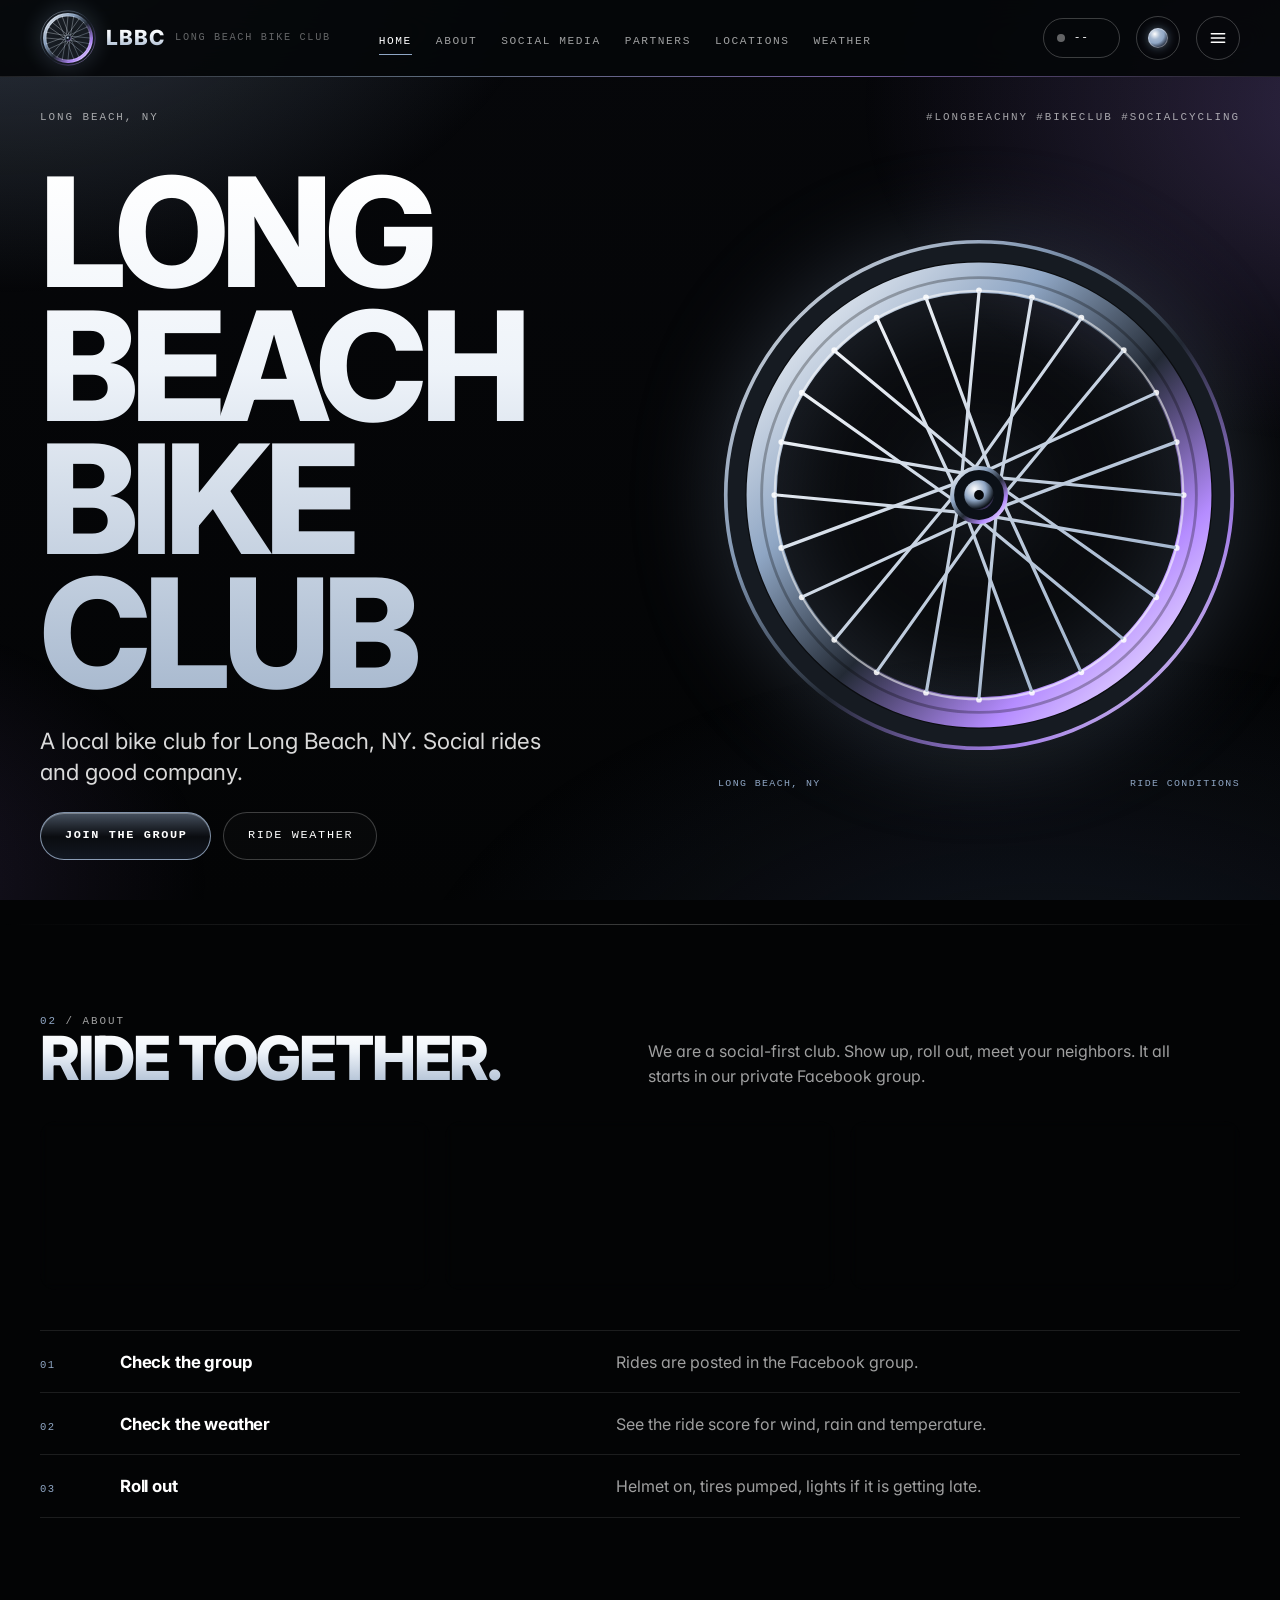
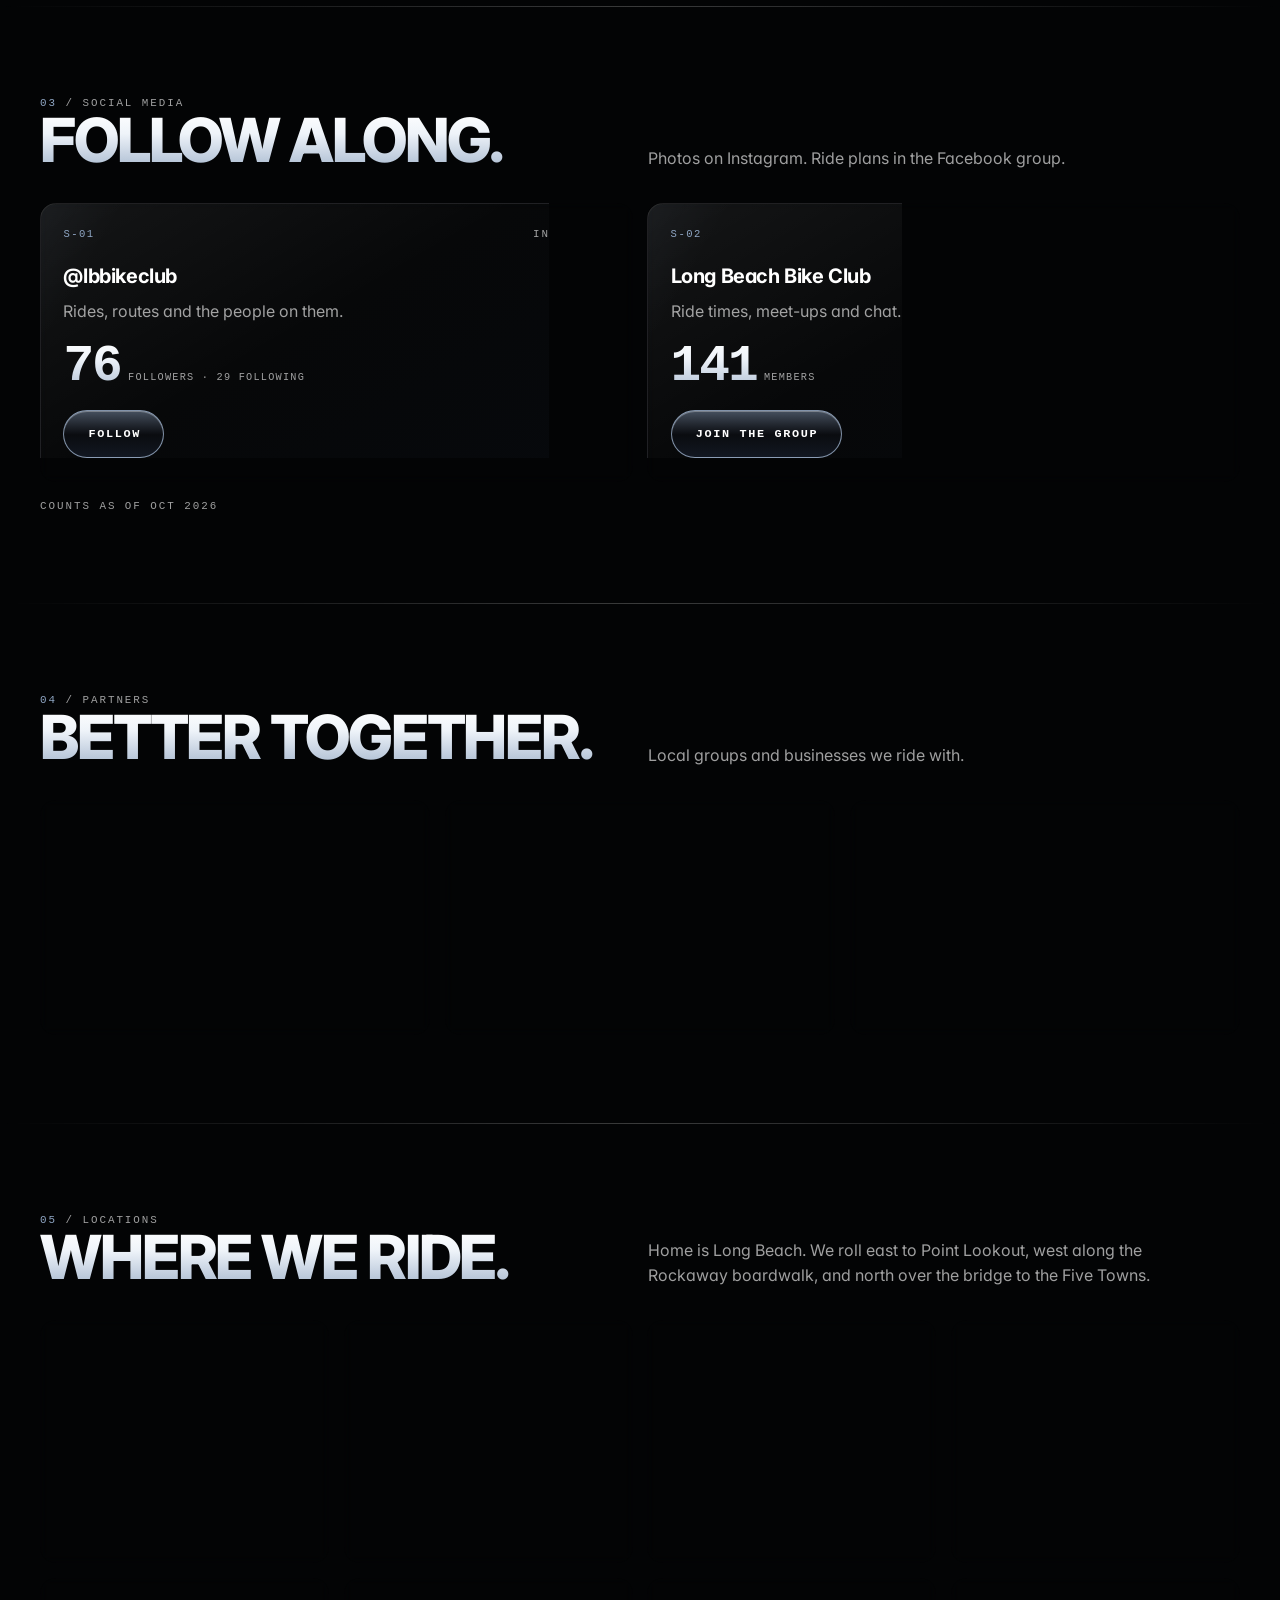
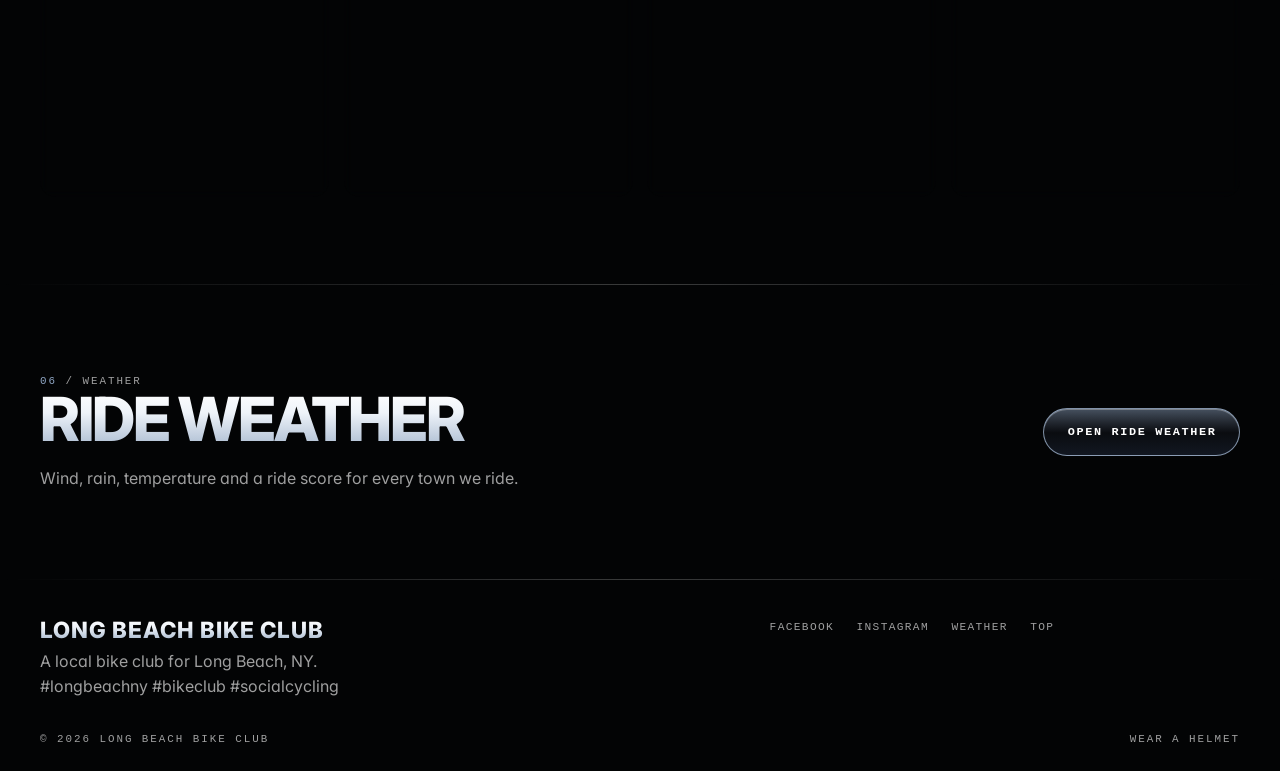
==== commit c2c7ca71: "v1.2.0: wheel logo and favicon, larger theme-aware header logo, mobile centering fixes Co-Authored-B" ====
--- a/index.html
+++ b/index.html
@@ -14,8 +14,10 @@
   <meta name="twitter:card" content="summary_large_image">
   <link rel="canonical" href="https://sukonik.github.io/lbbikeclub/">
   <script type="application/ld+json">{"@context":"https://schema.org","@type":"SportsClub","name":"Long Beach Bike Club","description":"A local bike club for Long Beach, NY.","url":"https://sukonik.github.io/lbbikeclub/","sport":"Cycling","areaServed":"Long Beach, NY","sameAs":["https://www.instagram.com/lbbikeclub/","https://www.facebook.com/groups/676497260309868/"]}</script>
-  <link rel="icon" type="image/svg+xml" href="assets/favicon.svg">
-  <link rel="apple-touch-icon" href="assets/icon-512.png">
+  <link rel="icon" type="image/svg+xml" href="assets/favicon.svg" id="favicon">
+  <link rel="icon" type="image/png" sizes="32x32" href="assets/favicon-32.png">
+  <link rel="icon" type="image/png" sizes="192x192" href="assets/favicon-192.png">
+  <link rel="apple-touch-icon" href="assets/apple-touch-icon.png">
   <link rel="manifest" href="site.webmanifest">
   <link rel="preconnect" href="https://fonts.googleapis.com">
   <link rel="preconnect" href="https://fonts.gstatic.com" crossorigin>
@@ -24,13 +26,30 @@
   <script src="js/theme.js"></script>
 </head>
 <body>
+  <svg width="0" height="0" style="position:absolute" aria-hidden="true" focusable="false"><symbol id="wheel-mark" viewBox="0 0 128 128">
+  <defs>
+    <linearGradient id="wm-rim" x1="0" y1="0" x2="1" y2="1"><stop offset="0" stop-color="#fff"/><stop offset=".32" stop-color="var(--a)"/><stop offset=".55" stop-color="#232a35"/><stop offset=".78" stop-color="var(--b)"/><stop offset="1" stop-color="#fff"/></linearGradient>
+    <linearGradient id="wm-spoke" gradientUnits="userSpaceOnUse" x1="14" y1="14" x2="114" y2="114"><stop offset="0" stop-color="#fff"/><stop offset="1" stop-color="var(--a)"/></linearGradient>
+    <radialGradient id="wm-hub" cx=".35" cy=".3" r=".85"><stop offset="0" stop-color="#fff"/><stop offset=".45" stop-color="var(--a)"/><stop offset=".8" stop-color="#0b1017"/><stop offset="1" stop-color="var(--b)"/></radialGradient>
+  </defs>
+  <circle cx="64" cy="64" r="59.4" fill="none" stroke="#161b22" stroke-width="5.4"/>
+  <circle cx="64" cy="64" r="62.1" fill="none" stroke="url(#wm-rim)" stroke-width="0.9" opacity=".9"/>
+  <circle cx="64" cy="64" r="56.9" fill="none" stroke="#000" stroke-opacity=".55" stroke-width=".8"/>
+  <circle cx="64" cy="64" r="53.3" fill="none" stroke="url(#wm-rim)" stroke-width="7.4"/>
+  <circle cx="64" cy="64" r="53.3" fill="none" stroke="#000" stroke-opacity=".28" stroke-width=".7"/>
+  <circle cx="64" cy="64" r="50.1" fill="none" stroke="#fff" stroke-opacity=".55" stroke-width=".5"/>
+  <g fill="#fff" fill-opacity=".85"><circle cx="114.20" cy="64.00" r="0.7"/><circle cx="112.49" cy="76.99" r="0.7"/><circle cx="107.47" cy="89.10" r="0.7"/><circle cx="99.50" cy="99.50" r="0.7"/><circle cx="89.10" cy="107.47" r="0.7"/><circle cx="76.99" cy="112.49" r="0.7"/><circle cx="64.00" cy="114.20" r="0.7"/><circle cx="51.01" cy="112.49" r="0.7"/><circle cx="38.90" cy="107.47" r="0.7"/><circle cx="28.50" cy="99.50" r="0.7"/><circle cx="20.53" cy="89.10" r="0.7"/><circle cx="15.51" cy="76.99" r="0.7"/><circle cx="13.80" cy="64.00" r="0.7"/><circle cx="15.51" cy="51.01" r="0.7"/><circle cx="20.53" cy="38.90" r="0.7"/><circle cx="28.50" cy="28.50" r="0.7"/><circle cx="38.90" cy="20.53" r="0.7"/><circle cx="51.01" cy="15.51" r="0.7"/><circle cx="64.00" cy="13.80" r="0.7"/><circle cx="76.99" cy="15.51" r="0.7"/><circle cx="89.10" cy="20.53" r="0.7"/><circle cx="99.50" cy="28.50" r="0.7"/><circle cx="107.47" cy="38.90" r="0.7"/><circle cx="112.49" cy="51.01" r="0.7"/></g>
+  <g stroke="url(#wm-spoke)" stroke-width="0.8" stroke-linecap="round"><line x1="67.17" y1="59.63" x2="113.60" y2="64.00"/><line x1="65.94" y1="69.04" x2="111.91" y2="76.84"/><line x1="68.93" y1="61.80" x2="106.95" y2="88.80"/><line x1="63.16" y1="69.33" x2="99.07" y2="99.07"/><line x1="69.37" y1="64.56" x2="88.80" y2="106.95"/><line x1="60.60" y1="68.20" x2="76.84" y2="111.91"/><line x1="68.37" y1="67.17" x2="64.00" y2="113.60"/><line x1="58.96" y1="65.94" x2="51.16" y2="111.91"/><line x1="66.20" y1="68.93" x2="39.20" y2="106.95"/><line x1="58.67" y1="63.16" x2="28.93" y2="99.07"/><line x1="63.44" y1="69.37" x2="21.05" y2="88.80"/><line x1="59.80" y1="60.60" x2="16.09" y2="76.84"/><line x1="60.83" y1="68.37" x2="14.40" y2="64.00"/><line x1="62.06" y1="58.96" x2="16.09" y2="51.16"/><line x1="59.07" y1="66.20" x2="21.05" y2="39.20"/><line x1="64.84" y1="58.67" x2="28.93" y2="28.93"/><line x1="58.63" y1="63.44" x2="39.20" y2="21.05"/><line x1="67.40" y1="59.80" x2="51.16" y2="16.09"/><line x1="59.63" y1="60.83" x2="64.00" y2="14.40"/><line x1="69.04" y1="62.06" x2="76.84" y2="16.09"/><line x1="61.80" y1="59.07" x2="88.80" y2="21.05"/><line x1="69.33" y1="64.84" x2="99.07" y2="28.93"/><line x1="64.56" y1="58.63" x2="106.95" y2="39.20"/><line x1="68.20" y1="67.40" x2="111.91" y2="51.16"/></g>
+  <circle cx="64" cy="64" r="6.6000000000000005" fill="#0b1017" stroke="url(#wm-rim)" stroke-width="1"/>
+  <circle cx="64" cy="64" r="3.6" fill="url(#wm-hub)"/>
+  <circle cx="64" cy="64" r="1.2" fill="#05070a"/></symbol></svg>
   <a class="skip-link" href="#main">Skip to content</a>
   <div class="paint" aria-hidden="true"></div>
 
   <header class="site-header">
     <div class="container site-header__inner">
       <a class="brand" href="#top" aria-label="Long Beach Bike Club home">
-        <span class="brand__orb" aria-hidden="true"></span>
+        <svg class="brand__wheel" viewBox="0 0 128 128" aria-hidden="true"><use href="#wheel-mark"/></svg>
         <span class="brand__mark chrome-text">LBBC</span>
         <span class="brand__legal">Long Beach Bike Club</span>
       </a>
@@ -42,14 +61,14 @@
         <span class="wx-chip__score"></span>
       </a>
       <button class="icon-btn" type="button" data-drawer-open="theme-group" aria-label="Change theme" aria-controls="drawer" aria-expanded="false"><span class="theme-dot"></span></button>
-      <button class="icon-btn" type="button" data-drawer-open aria-label="Open menu" aria-controls="drawer" aria-expanded="false"><span class="menu-lines"></span></button>
+      <button class="icon-btn" type="button" data-drawer-open aria-label="Open menu" aria-controls="drawer" aria-expanded="false"><svg viewBox="0 0 24 24" width="20" height="20" fill="none" stroke="currentColor" stroke-width="1.8" stroke-linecap="round" aria-hidden="true"><path d="M4 7h16M4 12h16M4 17h16"/></svg></button>
     </div>
   </header>
 
   <div class="scrim" id="scrim"></div>
   <aside class="drawer" id="drawer" role="dialog" aria-modal="true" aria-label="Menu">
     <div class="drawer__top">
-      <span class="brand__mark chrome-text">LBBC</span>
+      <span class="brand"><svg class="brand__wheel" viewBox="0 0 128 128" aria-hidden="true"><use href="#wheel-mark"/></svg><span class="brand__mark chrome-text">LBBC</span></span>
       <button class="icon-btn" type="button" data-drawer-close aria-label="Close menu"><svg viewBox="0 0 24 24" width="16" height="16" stroke="currentColor" stroke-width="1.6" fill="none" stroke-linecap="round"><path d="M5 5l14 14M19 5L5 19"/></svg></button>
     </div>
     <nav class="drawer__group" aria-label="Menu"><span class="label">Navigate</span><ul><li><a class="drawer__link" href="#top">Home <span>01</span></a></li><li><a class="drawer__link" href="#about">About <span>02</span></a></li><li><a class="drawer__link" href="#social">Social Media <span>03</span></a></li><li><a class="drawer__link" href="#partners">Partners <span>04</span></a></li><li><a class="drawer__link" href="#locations">Locations <span>05</span></a></li><li><a class="drawer__link" href="weather.html">Weather <span>06</span></a></li></ul></nav>
@@ -70,20 +89,8 @@
           </div>
         </div>
         <div class="hero__wheel" aria-hidden="true">
-          <svg viewBox="0 0 400 400" fill="none">
-            <defs>
-              <linearGradient id="ch" x1="0" y1="0" x2="1" y2="1"><stop offset="0" stop-color="#fff"/><stop offset=".35" stop-color="var(--a)"/><stop offset=".55" stop-color="#1b2430"/><stop offset=".75" stop-color="var(--b)"/><stop offset="1" stop-color="#fff"/></linearGradient>
-              <radialGradient id="hub" cx=".35" cy=".3" r=".8"><stop offset="0" stop-color="#fff"/><stop offset=".4" stop-color="var(--a)"/><stop offset=".75" stop-color="#0b1017"/><stop offset="1" stop-color="var(--b)"/></radialGradient>
-            </defs>
-            <g class="wheel-spin wheel-spin--rev" stroke="var(--a)" stroke-opacity=".5" stroke-width="1"><line x1="388.0" y1="200.0" x2="399.0" y2="200.0"/><line x1="387.0" y1="219.7" x2="394.9" y2="220.5"/><line x1="383.9" y1="239.1" x2="391.7" y2="240.8"/><line x1="378.8" y1="258.1" x2="386.4" y2="260.6"/><line x1="371.7" y1="276.5" x2="379.1" y2="279.7"/><line x1="362.8" y1="294.0" x2="372.3" y2="299.5"/><line x1="352.1" y1="310.5" x2="358.6" y2="315.2"/><line x1="339.7" y1="325.8" x2="345.7" y2="331.1"/><line x1="325.8" y1="339.7" x2="331.1" y2="345.7"/><line x1="310.5" y1="352.1" x2="315.2" y2="358.6"/><line x1="294.0" y1="362.8" x2="299.5" y2="372.3"/><line x1="276.5" y1="371.7" x2="279.7" y2="379.1"/><line x1="258.1" y1="378.8" x2="260.6" y2="386.4"/><line x1="239.1" y1="383.9" x2="240.8" y2="391.7"/><line x1="219.7" y1="387.0" x2="220.5" y2="394.9"/><line x1="200.0" y1="388.0" x2="200.0" y2="399.0"/><line x1="180.3" y1="387.0" x2="179.5" y2="394.9"/><line x1="160.9" y1="383.9" x2="159.2" y2="391.7"/><line x1="141.9" y1="378.8" x2="139.4" y2="386.4"/><line x1="123.5" y1="371.7" x2="120.3" y2="379.1"/><line x1="106.0" y1="362.8" x2="100.5" y2="372.3"/><line x1="89.5" y1="352.1" x2="84.8" y2="358.6"/><line x1="74.2" y1="339.7" x2="68.9" y2="345.7"/><line x1="60.3" y1="325.8" x2="54.3" y2="331.1"/><line x1="47.9" y1="310.5" x2="41.4" y2="315.2"/><line x1="37.2" y1="294.0" x2="27.7" y2="299.5"/><line x1="28.3" y1="276.5" x2="20.9" y2="279.7"/><line x1="21.2" y1="258.1" x2="13.6" y2="260.6"/><line x1="16.1" y1="239.1" x2="8.3" y2="240.8"/><line x1="13.0" y1="219.7" x2="5.1" y2="220.5"/><line x1="12.0" y1="200.0" x2="1.0" y2="200.0"/><line x1="13.0" y1="180.3" x2="5.1" y2="179.5"/><line x1="16.1" y1="160.9" x2="8.3" y2="159.2"/><line x1="21.2" y1="141.9" x2="13.6" y2="139.4"/><line x1="28.3" y1="123.5" x2="20.9" y2="120.3"/><line x1="37.2" y1="106.0" x2="27.7" y2="100.5"/><line x1="47.9" y1="89.5" x2="41.4" y2="84.8"/><line x1="60.3" y1="74.2" x2="54.3" y2="68.9"/><line x1="74.2" y1="60.3" x2="68.9" y2="54.3"/><line x1="89.5" y1="47.9" x2="84.8" y2="41.4"/><line x1="106.0" y1="37.2" x2="100.5" y2="27.7"/><line x1="123.5" y1="28.3" x2="120.3" y2="20.9"/><line x1="141.9" y1="21.2" x2="139.4" y2="13.6"/><line x1="160.9" y1="16.1" x2="159.2" y2="8.3"/><line x1="180.3" y1="13.0" x2="179.5" y2="5.1"/><line x1="200.0" y1="12.0" x2="200.0" y2="1.0"/><line x1="219.7" y1="13.0" x2="220.5" y2="5.1"/><line x1="239.1" y1="16.1" x2="240.8" y2="8.3"/><line x1="258.1" y1="21.2" x2="260.6" y2="13.6"/><line x1="276.5" y1="28.3" x2="279.7" y2="20.9"/><line x1="294.0" y1="37.2" x2="299.5" y2="27.7"/><line x1="310.5" y1="47.9" x2="315.2" y2="41.4"/><line x1="325.8" y1="60.3" x2="331.1" y2="54.3"/><line x1="339.7" y1="74.2" x2="345.7" y2="68.9"/><line x1="352.1" y1="89.5" x2="358.6" y2="84.8"/><line x1="362.8" y1="106.0" x2="372.3" y2="100.5"/><line x1="371.7" y1="123.5" x2="379.1" y2="120.3"/><line x1="378.8" y1="141.9" x2="386.4" y2="139.4"/><line x1="383.9" y1="160.9" x2="391.7" y2="159.2"/><line x1="387.0" y1="180.3" x2="394.9" y2="179.5"/></g>
-            <circle cx="200" cy="200" r="176" stroke="url(#ch)" stroke-width="14"/>
-            <circle cx="200" cy="200" r="168" stroke="#05070a" stroke-width="2"/>
-            <g class="wheel-spin" stroke="url(#ch)" stroke-width="1.4"><line x1="200" y1="200" x2="368.0" y2="200.0"/><line x1="200" y1="200" x2="362.3" y2="243.5"/><line x1="200" y1="200" x2="345.5" y2="284.0"/><line x1="200" y1="200" x2="318.8" y2="318.8"/><line x1="200" y1="200" x2="284.0" y2="345.5"/><line x1="200" y1="200" x2="243.5" y2="362.3"/><line x1="200" y1="200" x2="200.0" y2="368.0"/><line x1="200" y1="200" x2="156.5" y2="362.3"/><line x1="200" y1="200" x2="116.0" y2="345.5"/><line x1="200" y1="200" x2="81.2" y2="318.8"/><line x1="200" y1="200" x2="54.5" y2="284.0"/><line x1="200" y1="200" x2="37.7" y2="243.5"/><line x1="200" y1="200" x2="32.0" y2="200.0"/><line x1="200" y1="200" x2="37.7" y2="156.5"/><line x1="200" y1="200" x2="54.5" y2="116.0"/><line x1="200" y1="200" x2="81.2" y2="81.2"/><line x1="200" y1="200" x2="116.0" y2="54.5"/><line x1="200" y1="200" x2="156.5" y2="37.7"/><line x1="200" y1="200" x2="200.0" y2="32.0"/><line x1="200" y1="200" x2="243.5" y2="37.7"/><line x1="200" y1="200" x2="284.0" y2="54.5"/><line x1="200" y1="200" x2="318.8" y2="81.2"/><line x1="200" y1="200" x2="345.5" y2="116.0"/><line x1="200" y1="200" x2="362.3" y2="156.5"/></g>
-            <circle cx="200" cy="200" r="42" stroke="var(--a)" stroke-opacity=".5" stroke-dasharray="3 5"/>
-            <circle cx="200" cy="200" r="22" fill="url(#hub)" stroke="#fff" stroke-opacity=".6"/>
-          </svg>
-          <span class="hero__readout hero__readout--a" data-wx="readout-a">Long Beach, NY</span>
-          <span class="hero__readout hero__readout--b" data-wx="readout-b">Ride conditions</span>
+          <svg class="hero__svg" viewBox="0 0 128 128"><use href="#wheel-mark"/></svg>
+          <div class="hero__readouts"><span class="hero__readout hero__readout--a" data-wx="readout-a">Long Beach, NY</span><span class="hero__readout hero__readout--b" data-wx="readout-b">Ride conditions</span></div>
         </div>
       </div>
     </section>
--- a/css/site.css
+++ b/css/site.css
@@ -20,7 +20,7 @@
   --mono: ui-monospace, "SF Mono", "Cascadia Mono", Menlo, Consolas, "Liberation Mono", monospace;
   --max: 80rem;
   --ease: cubic-bezier(.22, .8, .24, 1);
-  --header-h: 64px;
+  --header-h: 76px;
   transition: --a .7s ease, --b .7s ease, --c .7s ease;
   color-scheme: dark;
 }
@@ -90,10 +90,11 @@
 }
 .site-header::after { content: ""; position: absolute; left: 0; right: 0; bottom: -1px; height: 1px; background: linear-gradient(90deg, transparent, var(--a), var(--b), transparent); opacity: .55; }
 .site-header__inner { min-height: var(--header-h); display: flex; align-items: center; gap: .75rem; }
-.brand { display: inline-flex; align-items: center; gap: .7rem; margin-right: auto; }
-.brand__orb { width: 26px; height: 26px; border-radius: 50%; flex: none; background: radial-gradient(circle at 32% 28%, #fff 0, #dfe9f5 12%, var(--a) 44%, #05070a 66%, var(--b) 90%, #fff 100%); box-shadow: 0 0 14px color-mix(in srgb, var(--a) 55%, transparent); }
-.brand__mark { font-weight: 800; letter-spacing: .02em; text-transform: uppercase; font-size: 1rem; }
-.brand__legal { display: none; font-family: var(--mono); font-size: .64rem; letter-spacing: .16em; color: var(--faint); text-transform: uppercase; }
+.brand { display: inline-flex; align-items: center; gap: .65rem; margin-right: auto; }
+.brand__wheel { width: 56px; height: 56px; flex: none; overflow: visible; filter: drop-shadow(0 0 10px color-mix(in srgb, var(--a) 45%, transparent)); transition: transform 1.2s var(--ease); }
+.brand:hover .brand__wheel { transform: rotate(120deg); }
+.brand__mark { font-weight: 800; letter-spacing: .04em; text-transform: uppercase; font-size: 1.3rem; line-height: 1; }
+.brand__legal { display: none; align-self: center; font-family: var(--mono); font-size: .64rem; letter-spacing: .16em; color: var(--faint); text-transform: uppercase; }
 .nav { display: none; }
 .nav__list { display: flex; gap: 1.5rem; }
 .nav__link { font-family: var(--mono); font-size: .7rem; letter-spacing: .14em; text-transform: uppercase; color: var(--muted); padding-block: .5rem; position: relative; transition: color .25s; }
@@ -110,12 +111,9 @@
 .wx-chip[data-tone="skip"] .wx-chip__dot { background: #ff4d5e; }
 .wx-chip__wind, .wx-chip__score { display: none; color: var(--muted); }
 
-.icon-btn { width: 40px; height: 40px; border: 1px solid var(--hair-strong); border-radius: 50%; background: transparent; display: inline-grid; place-items: center; cursor: pointer; transition: border-color .25s, background .25s; flex: none; }
+.icon-btn { width: 44px; height: 44px; padding: 0; border: 1px solid var(--hair-strong); border-radius: 50%; background: transparent; color: #fff; display: inline-flex; align-items: center; justify-content: center; line-height: 0; cursor: pointer; transition: border-color .25s, background .25s; flex: none; }
 .icon-btn:hover { border-color: var(--a); background: color-mix(in srgb, var(--a) 10%, transparent); }
-.theme-dot { width: 16px; height: 16px; border-radius: 50%; background: conic-gradient(from 200deg, #fff, var(--a), var(--c), var(--b), #fff); box-shadow: 0 0 10px color-mix(in srgb, var(--a) 50%, transparent); }
-.menu-lines, .menu-lines::before, .menu-lines::after { display: block; width: 16px; height: 1.5px; background: #fff; content: ""; position: relative; }
-.menu-lines::before { position: absolute; top: -5px; }
-.menu-lines::after { position: absolute; top: 5px; width: 10px; right: 0; }
+.theme-dot { display: block; width: 20px; height: 20px; border-radius: 50%; background: radial-gradient(circle at 34% 30%, #fff 0, color-mix(in srgb, var(--a) 80%, #fff) 28%, var(--a) 48%, var(--c) 78%, color-mix(in srgb, var(--b) 70%, #000) 100%); box-shadow: inset 0 0 0 1px rgba(255, 255, 255, .35), 0 0 10px color-mix(in srgb, var(--a) 50%, transparent); }
 
 /* ---- drawer: its own surface, same theme ---- */
 .scrim { position: fixed; inset: 0; z-index: 110; background: rgba(0, 0, 0, .62); opacity: 0; visibility: hidden; transition: opacity .35s var(--ease), visibility 0s .35s; }
@@ -142,7 +140,7 @@
 .swatch { display: flex; align-items: center; gap: .65rem; min-height: 48px; padding: .4rem .7rem; text-align: left; border: 1px solid var(--hair); border-radius: 10px; background: rgba(255, 255, 255, .03); cursor: pointer; transition: border-color .25s, background .25s; }
 .swatch:hover { background: rgba(255, 255, 255, .07); }
 .swatch[aria-pressed="true"] { border-color: var(--sw-a); background: color-mix(in srgb, var(--sw-a) 12%, transparent); }
-.swatch__chip { width: 26px; height: 26px; border-radius: 50%; flex: none; background: conic-gradient(from 210deg, #fff, var(--sw-a), var(--sw-c), var(--sw-b), #fff); box-shadow: inset 0 0 0 1px rgba(255, 255, 255, .25); }
+.swatch__chip { display: block; width: 26px; height: 26px; border-radius: 50%; flex: none; background: radial-gradient(circle at 34% 30%, #fff 0, color-mix(in srgb, var(--sw-a) 80%, #fff) 26%, var(--sw-a) 48%, var(--sw-c) 78%, color-mix(in srgb, var(--sw-b) 70%, #000) 100%); box-shadow: inset 0 0 0 1px rgba(255, 255, 255, .3); }
 .swatch__name { display: grid; line-height: 1.15; font-size: .84rem; font-weight: 600; }
 .swatch__name small { font-family: var(--mono); font-size: .6rem; font-weight: 400; letter-spacing: .1em; text-transform: uppercase; color: var(--faint); }
 .drawer__foot { margin-top: auto; padding-top: 1.5rem; display: flex; gap: 1rem; flex-wrap: wrap; }
@@ -150,7 +148,7 @@
 .drawer__foot a:hover { color: var(--a); }
 
 /* ---- buttons ---- */
-.btn { display: inline-flex; align-items: center; justify-content: center; gap: .6rem; min-height: 48px; padding: .75rem 1.4rem; font-family: var(--mono); font-size: .74rem; letter-spacing: .14em; text-transform: uppercase; border: 1px solid var(--hair-strong); border-radius: 999px; background: rgba(255, 255, 255, .02); color: #fff; cursor: pointer; transition: border-color .25s, background .25s, box-shadow .3s; }
+.btn { display: inline-flex; align-items: center; justify-content: center; gap: .6rem; min-height: 48px; padding: .75rem 1.4rem; font-family: var(--mono); font-size: .74rem; letter-spacing: .14em; text-transform: uppercase; border: 1px solid var(--hair-strong); border-radius: 999px; background: rgba(255, 255, 255, .02); color: #fff; cursor: pointer; text-align: center; line-height: 1.2; padding-left: calc(1.4rem + .14em); padding-right: 1.4rem; transition: border-color .25s, background .25s, box-shadow .3s; }
 .btn:hover { border-color: var(--a); background: color-mix(in srgb, var(--a) 10%, transparent); }
 .btn--chrome { border-color: color-mix(in srgb, var(--a) 70%, #fff 10%); background: linear-gradient(180deg, color-mix(in srgb, var(--a) 38%, #1a1d22) 0%, #0a0c10 52%, color-mix(in srgb, var(--c) 70%, #000) 100%); box-shadow: inset 0 1px 0 rgba(255, 255, 255, .28), 0 0 0 0 transparent; font-weight: 600; }
 .btn--chrome:hover { box-shadow: inset 0 1px 0 rgba(255, 255, 255, .4), 0 0 28px color-mix(in srgb, var(--a) 40%, transparent); background: linear-gradient(180deg, color-mix(in srgb, var(--a) 48%, #1a1d22) 0%, #0a0c10 52%, color-mix(in srgb, var(--c) 80%, #000) 100%); }
@@ -179,14 +177,13 @@
 .hero__inner > * { min-width: 0; }
 .hero__topline { display: flex; justify-content: space-between; flex-wrap: wrap; gap: .4rem 1rem; }
 .hero__copy { display: grid; gap: 1.5rem; align-content: center; }
-.hero__wheel { position: relative; width: min(76vw, 28rem); aspect-ratio: 1; margin-inline: auto; }
-.hero__wheel svg { width: 100%; height: 100%; overflow: visible; filter: drop-shadow(0 0 44px color-mix(in srgb, var(--a) 28%, transparent)); }
+.hero__wheel { width: min(76vw, 28rem); margin-inline: auto; display: grid; gap: 1.25rem; }
+.hero__svg { width: 100%; aspect-ratio: 1; overflow: visible; filter: drop-shadow(0 0 44px color-mix(in srgb, var(--a) 28%, transparent)); transform-origin: 50% 50%; animation: spin 60s linear infinite; }
 .wheel-spin { transform-origin: 200px 200px; animation: spin 48s linear infinite; }
 .wheel-spin--rev { animation-duration: 110s; animation-direction: reverse; }
 @keyframes spin { to { transform: rotate(360deg); } }
-.hero__readout { position: absolute; font-family: var(--mono); font-size: .62rem; letter-spacing: .14em; color: var(--a); text-transform: uppercase; white-space: nowrap; }
-.hero__readout--a { top: 3%; right: 0; }
-.hero__readout--b { bottom: 4%; left: 0; }
+.hero__readouts { display: flex; justify-content: space-between; flex-wrap: wrap; gap: .35rem 1rem; }
+.hero__readout { font-family: var(--mono); font-size: .62rem; letter-spacing: .14em; color: var(--a); text-transform: uppercase; white-space: nowrap; }
 
 /* stats / lists */
 .stat-num { font-size: clamp(2.2rem, 6vw, 3.2rem); font-weight: 800; line-height: 1; letter-spacing: -.04em; }
@@ -211,9 +208,19 @@
 .js .reveal { opacity: 0; transform: translateY(16px); transition: opacity .8s var(--ease), transform .8s var(--ease); }
 .js .reveal.in { opacity: 1; transform: none; }
 
+@media (max-width: 639px) {
+  .btn-row .btn { flex: 1 1 100%; }
+  .btn-row .btn + .btn { flex-basis: 100%; }
+}
+@media (max-width: 379px) {
+  .site-header__inner { gap: .5rem; }
+  .brand { gap: .5rem; }
+  .brand__wheel { width: 46px; height: 46px; }
+  .brand__mark { font-size: 1.05rem; }
+  .icon-btn { width: 40px; height: 40px; }
+}
 @media (min-width: 640px) {
   .container { width: min(calc(100% - 3rem), var(--max)); }
-  .brand__legal { display: inline; }
   .grid--2, .grid--3 { grid-template-columns: repeat(2, minmax(0, 1fr)); }
   .steps li { grid-template-columns: 4rem minmax(0, 1fr) minmax(0, 1.3fr); align-items: baseline; gap: 1rem; }
   .wx-chip__wind { display: inline; }
@@ -234,6 +241,7 @@
   .site-footer__grid { grid-template-columns: 1.2fr .8fr; }
 }
 @media (min-width: 1200px) {
+  .brand__legal { display: inline; }
   .container { width: min(calc(100% - 5rem), var(--max)); }
   .section { padding-block: 5.5rem; }
 }
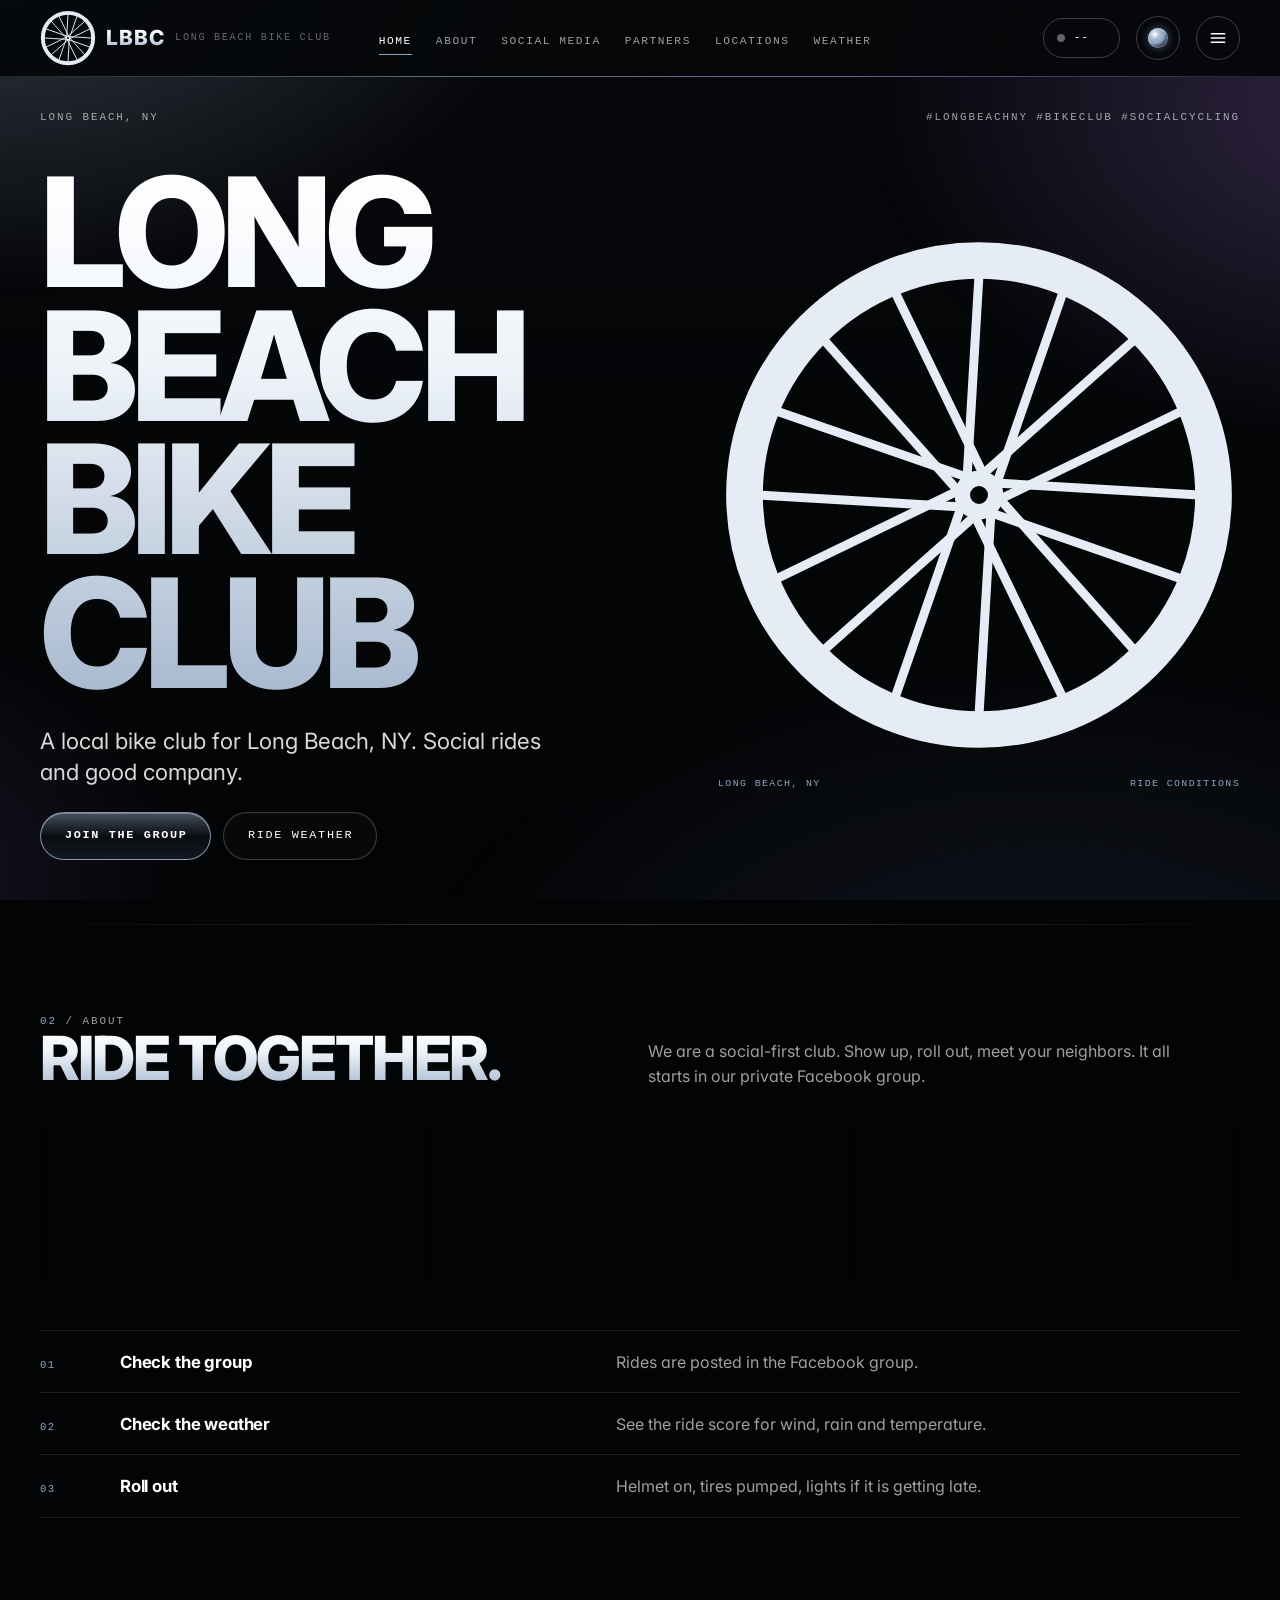
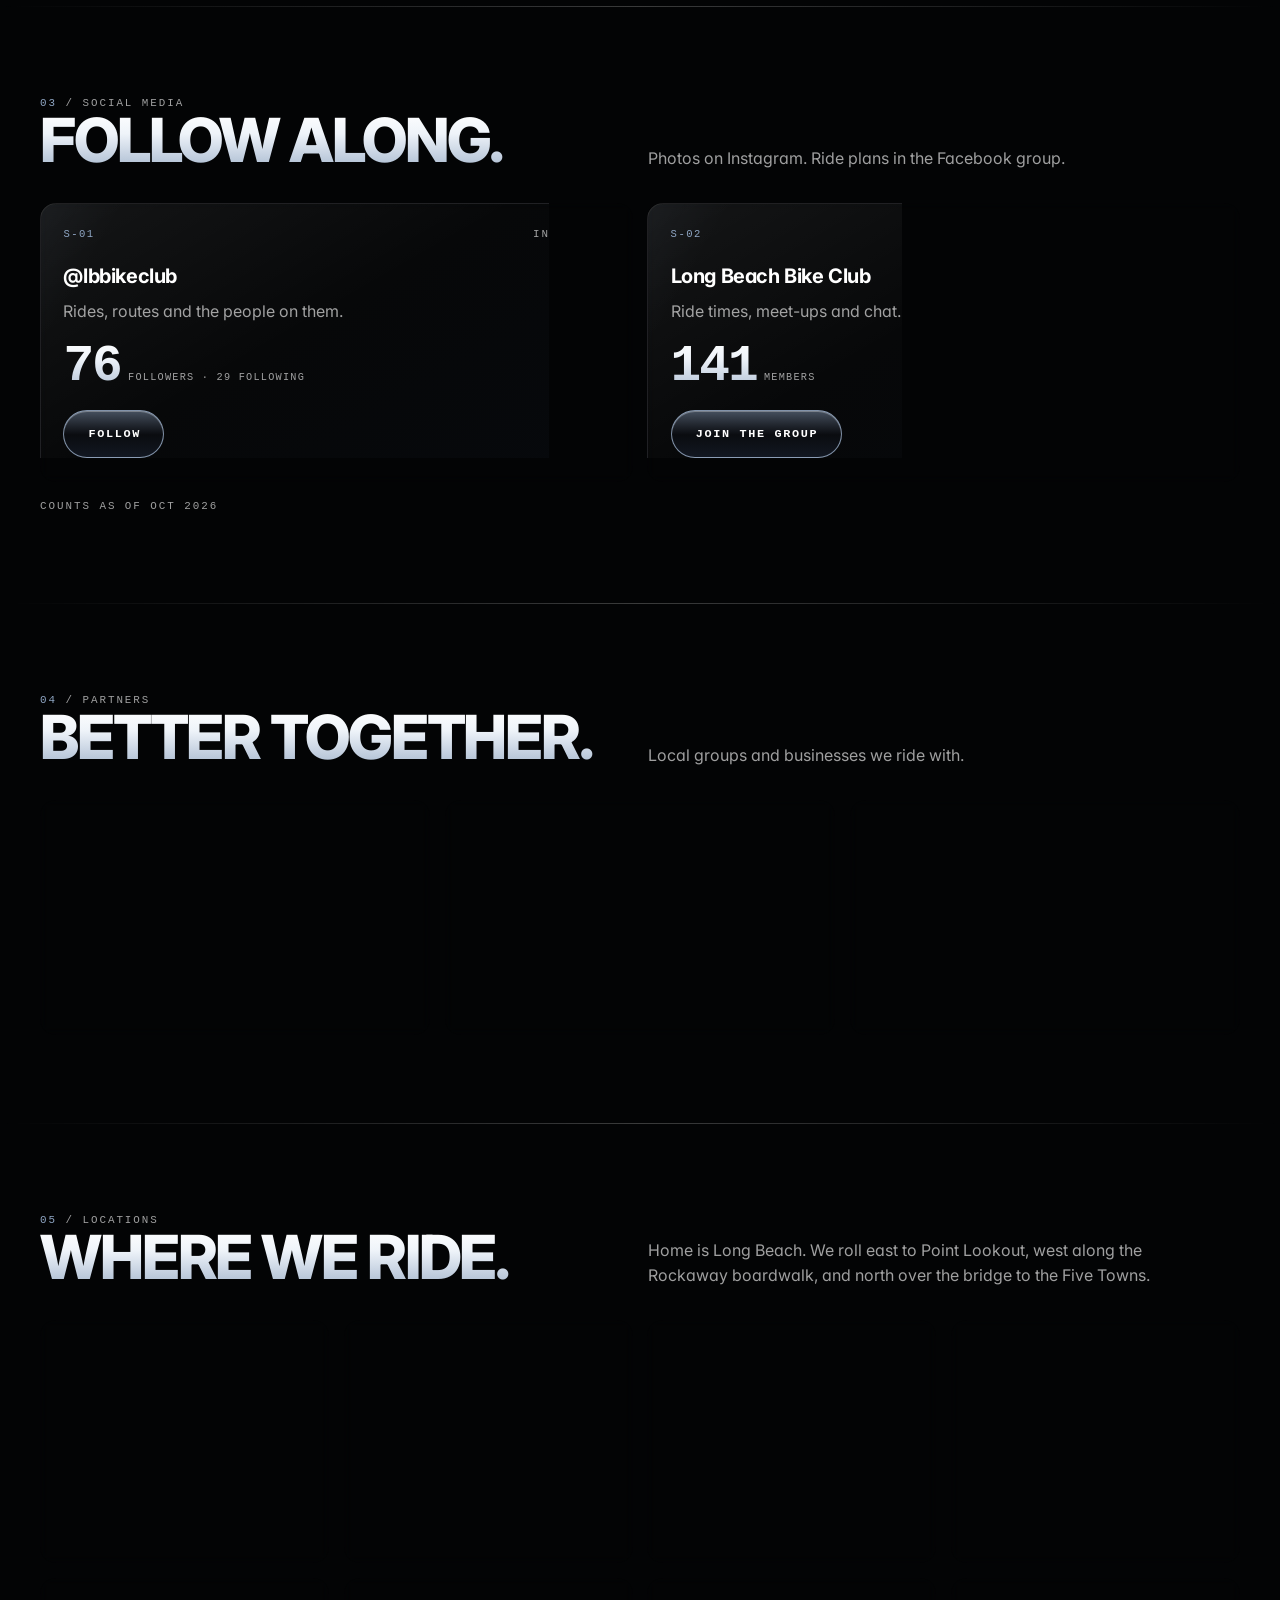
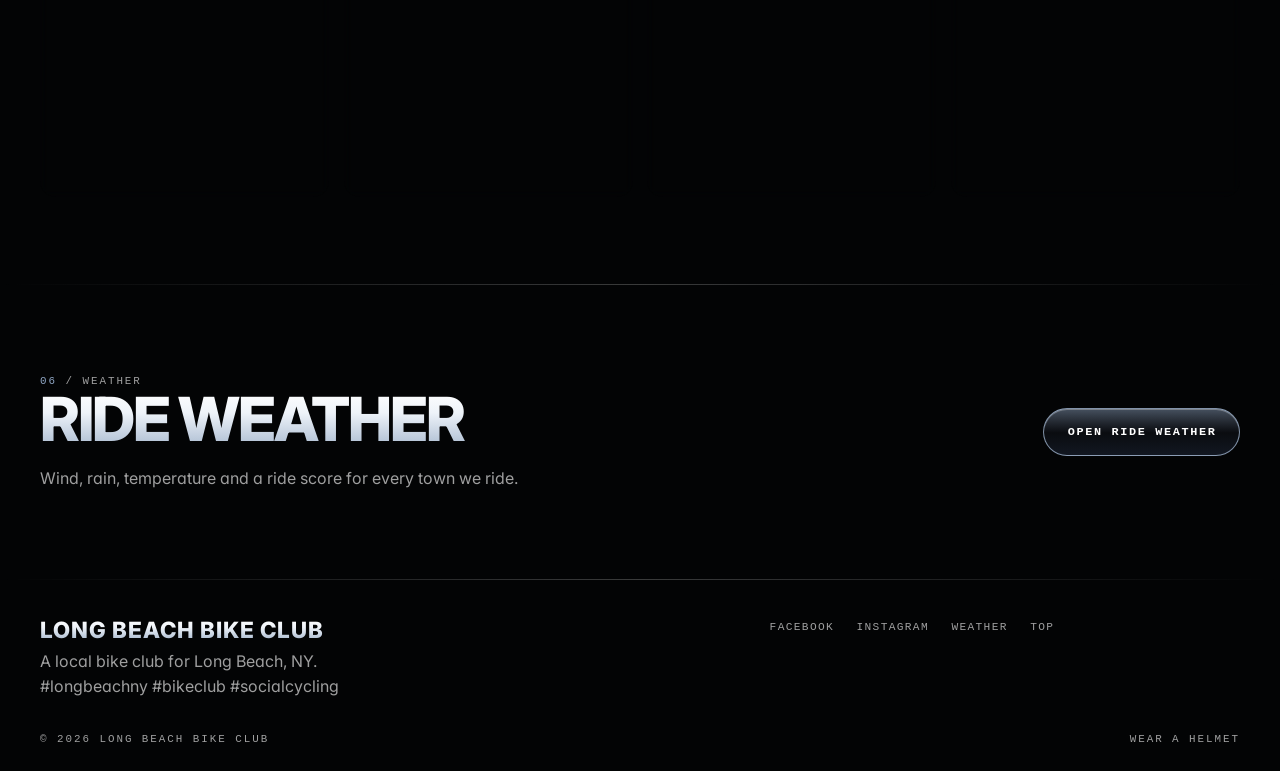
==== commit 99017912: "Simplify wheel logo: flat bright 2D rim and spokes, slight theme tint, bolder favicon Co-Authored-By" ====
--- a/index.html
+++ b/index.html
@@ -26,23 +26,7 @@
   <script src="js/theme.js"></script>
 </head>
 <body>
-  <svg width="0" height="0" style="position:absolute" aria-hidden="true" focusable="false"><symbol id="wheel-mark" viewBox="0 0 128 128">
-  <defs>
-    <linearGradient id="wm-rim" x1="0" y1="0" x2="1" y2="1"><stop offset="0" stop-color="#fff"/><stop offset=".32" stop-color="var(--a)"/><stop offset=".55" stop-color="#232a35"/><stop offset=".78" stop-color="var(--b)"/><stop offset="1" stop-color="#fff"/></linearGradient>
-    <linearGradient id="wm-spoke" gradientUnits="userSpaceOnUse" x1="14" y1="14" x2="114" y2="114"><stop offset="0" stop-color="#fff"/><stop offset="1" stop-color="var(--a)"/></linearGradient>
-    <radialGradient id="wm-hub" cx=".35" cy=".3" r=".85"><stop offset="0" stop-color="#fff"/><stop offset=".45" stop-color="var(--a)"/><stop offset=".8" stop-color="#0b1017"/><stop offset="1" stop-color="var(--b)"/></radialGradient>
-  </defs>
-  <circle cx="64" cy="64" r="59.4" fill="none" stroke="#161b22" stroke-width="5.4"/>
-  <circle cx="64" cy="64" r="62.1" fill="none" stroke="url(#wm-rim)" stroke-width="0.9" opacity=".9"/>
-  <circle cx="64" cy="64" r="56.9" fill="none" stroke="#000" stroke-opacity=".55" stroke-width=".8"/>
-  <circle cx="64" cy="64" r="53.3" fill="none" stroke="url(#wm-rim)" stroke-width="7.4"/>
-  <circle cx="64" cy="64" r="53.3" fill="none" stroke="#000" stroke-opacity=".28" stroke-width=".7"/>
-  <circle cx="64" cy="64" r="50.1" fill="none" stroke="#fff" stroke-opacity=".55" stroke-width=".5"/>
-  <g fill="#fff" fill-opacity=".85"><circle cx="114.20" cy="64.00" r="0.7"/><circle cx="112.49" cy="76.99" r="0.7"/><circle cx="107.47" cy="89.10" r="0.7"/><circle cx="99.50" cy="99.50" r="0.7"/><circle cx="89.10" cy="107.47" r="0.7"/><circle cx="76.99" cy="112.49" r="0.7"/><circle cx="64.00" cy="114.20" r="0.7"/><circle cx="51.01" cy="112.49" r="0.7"/><circle cx="38.90" cy="107.47" r="0.7"/><circle cx="28.50" cy="99.50" r="0.7"/><circle cx="20.53" cy="89.10" r="0.7"/><circle cx="15.51" cy="76.99" r="0.7"/><circle cx="13.80" cy="64.00" r="0.7"/><circle cx="15.51" cy="51.01" r="0.7"/><circle cx="20.53" cy="38.90" r="0.7"/><circle cx="28.50" cy="28.50" r="0.7"/><circle cx="38.90" cy="20.53" r="0.7"/><circle cx="51.01" cy="15.51" r="0.7"/><circle cx="64.00" cy="13.80" r="0.7"/><circle cx="76.99" cy="15.51" r="0.7"/><circle cx="89.10" cy="20.53" r="0.7"/><circle cx="99.50" cy="28.50" r="0.7"/><circle cx="107.47" cy="38.90" r="0.7"/><circle cx="112.49" cy="51.01" r="0.7"/></g>
-  <g stroke="url(#wm-spoke)" stroke-width="0.8" stroke-linecap="round"><line x1="67.17" y1="59.63" x2="113.60" y2="64.00"/><line x1="65.94" y1="69.04" x2="111.91" y2="76.84"/><line x1="68.93" y1="61.80" x2="106.95" y2="88.80"/><line x1="63.16" y1="69.33" x2="99.07" y2="99.07"/><line x1="69.37" y1="64.56" x2="88.80" y2="106.95"/><line x1="60.60" y1="68.20" x2="76.84" y2="111.91"/><line x1="68.37" y1="67.17" x2="64.00" y2="113.60"/><line x1="58.96" y1="65.94" x2="51.16" y2="111.91"/><line x1="66.20" y1="68.93" x2="39.20" y2="106.95"/><line x1="58.67" y1="63.16" x2="28.93" y2="99.07"/><line x1="63.44" y1="69.37" x2="21.05" y2="88.80"/><line x1="59.80" y1="60.60" x2="16.09" y2="76.84"/><line x1="60.83" y1="68.37" x2="14.40" y2="64.00"/><line x1="62.06" y1="58.96" x2="16.09" y2="51.16"/><line x1="59.07" y1="66.20" x2="21.05" y2="39.20"/><line x1="64.84" y1="58.67" x2="28.93" y2="28.93"/><line x1="58.63" y1="63.44" x2="39.20" y2="21.05"/><line x1="67.40" y1="59.80" x2="51.16" y2="16.09"/><line x1="59.63" y1="60.83" x2="64.00" y2="14.40"/><line x1="69.04" y1="62.06" x2="76.84" y2="16.09"/><line x1="61.80" y1="59.07" x2="88.80" y2="21.05"/><line x1="69.33" y1="64.84" x2="99.07" y2="28.93"/><line x1="64.56" y1="58.63" x2="106.95" y2="39.20"/><line x1="68.20" y1="67.40" x2="111.91" y2="51.16"/></g>
-  <circle cx="64" cy="64" r="6.6000000000000005" fill="#0b1017" stroke="url(#wm-rim)" stroke-width="1"/>
-  <circle cx="64" cy="64" r="3.6" fill="url(#wm-hub)"/>
-  <circle cx="64" cy="64" r="1.2" fill="#05070a"/></symbol></svg>
+  <svg width="0" height="0" style="position:absolute" aria-hidden="true" focusable="false"><symbol id="wheel-mark" viewBox="0 0 128 128"><circle cx="64" cy="64" r="57.50" fill="none" class="wm-s" stroke-width="9"/><g class="wm-s" stroke-width="2.2" stroke-linecap="round"><line x1="68.05" y1="61.06" x2="118.00" y2="64.00"/><line x1="66.61" y1="68.26" x2="113.89" y2="84.66"/><line x1="68.94" y1="64.78" x2="102.18" y2="102.18"/><line x1="62.83" y1="68.86" x2="84.66" y2="113.89"/><line x1="66.94" y1="68.05" x2="64.00" y2="118.00"/><line x1="59.74" y1="66.61" x2="43.34" y2="113.89"/><line x1="63.22" y1="68.94" x2="25.82" y2="102.18"/><line x1="59.14" y1="62.83" x2="14.11" y2="84.66"/><line x1="59.95" y1="66.94" x2="10.00" y2="64.00"/><line x1="61.39" y1="59.74" x2="14.11" y2="43.34"/><line x1="59.06" y1="63.22" x2="25.82" y2="25.82"/><line x1="65.17" y1="59.14" x2="43.34" y2="14.11"/><line x1="61.06" y1="59.95" x2="64.00" y2="10.00"/><line x1="68.26" y1="61.39" x2="84.66" y2="14.11"/><line x1="64.78" y1="59.06" x2="102.18" y2="25.82"/><line x1="68.86" y1="65.17" x2="113.89" y2="43.34"/></g><path class="wm-f" fill-rule="evenodd" d="M58 64a6 6 0 1 0 12 0a6 6 0 1 0 -12 0zM61.8 64a2.2 2.2 0 1 0 4.4 0a2.2 2.2 0 1 0 -4.4 0z"/></symbol></svg>
   <a class="skip-link" href="#main">Skip to content</a>
   <div class="paint" aria-hidden="true"></div>
 
--- a/css/site.css
+++ b/css/site.css
@@ -14,6 +14,7 @@
   --hair: rgba(255, 255, 255, .10);
   --hair-strong: rgba(255, 255, 255, .22);
   --black: #030405;
+  --wheel: color-mix(in srgb, var(--a) 16%, #f6f9ff); /* logo: bright white with a slight theme tint */
   --chrome: linear-gradient(180deg, #fff 0%, #eef3f9 38%, color-mix(in srgb, var(--a) 55%, #c5cfdb) 100%);
   --sheen: linear-gradient(120deg, transparent 0 30%, color-mix(in srgb, var(--b) 22%, transparent) 46%, color-mix(in srgb, var(--a) 18%, transparent) 54%, transparent 70%);
   --font: "Inter", "Helvetica Neue", Helvetica, Arial, -apple-system, BlinkMacSystemFont, "Segoe UI", sans-serif;
@@ -91,7 +92,9 @@
 .site-header::after { content: ""; position: absolute; left: 0; right: 0; bottom: -1px; height: 1px; background: linear-gradient(90deg, transparent, var(--a), var(--b), transparent); opacity: .55; }
 .site-header__inner { min-height: var(--header-h); display: flex; align-items: center; gap: .75rem; }
 .brand { display: inline-flex; align-items: center; gap: .65rem; margin-right: auto; }
-.brand__wheel { width: 56px; height: 56px; flex: none; overflow: visible; filter: drop-shadow(0 0 10px color-mix(in srgb, var(--a) 45%, transparent)); transition: transform 1.2s var(--ease); }
+.wm-s { stroke: var(--wheel); }
+.wm-f { fill: var(--wheel); }
+.brand__wheel { width: 56px; height: 56px; flex: none; overflow: visible; transition: transform 1.2s var(--ease); }
 .brand:hover .brand__wheel { transform: rotate(120deg); }
 .brand__mark { font-weight: 800; letter-spacing: .04em; text-transform: uppercase; font-size: 1.3rem; line-height: 1; }
 .brand__legal { display: none; align-self: center; font-family: var(--mono); font-size: .64rem; letter-spacing: .16em; color: var(--faint); text-transform: uppercase; }
@@ -178,7 +181,7 @@
 .hero__topline { display: flex; justify-content: space-between; flex-wrap: wrap; gap: .4rem 1rem; }
 .hero__copy { display: grid; gap: 1.5rem; align-content: center; }
 .hero__wheel { width: min(76vw, 28rem); margin-inline: auto; display: grid; gap: 1.25rem; }
-.hero__svg { width: 100%; aspect-ratio: 1; overflow: visible; filter: drop-shadow(0 0 44px color-mix(in srgb, var(--a) 28%, transparent)); transform-origin: 50% 50%; animation: spin 60s linear infinite; }
+.hero__svg { width: 100%; aspect-ratio: 1; overflow: visible; transform-origin: 50% 50%; animation: spin 60s linear infinite; }
 .wheel-spin { transform-origin: 200px 200px; animation: spin 48s linear infinite; }
 .wheel-spin--rev { animation-duration: 110s; animation-direction: reverse; }
 @keyframes spin { to { transform: rotate(360deg); } }
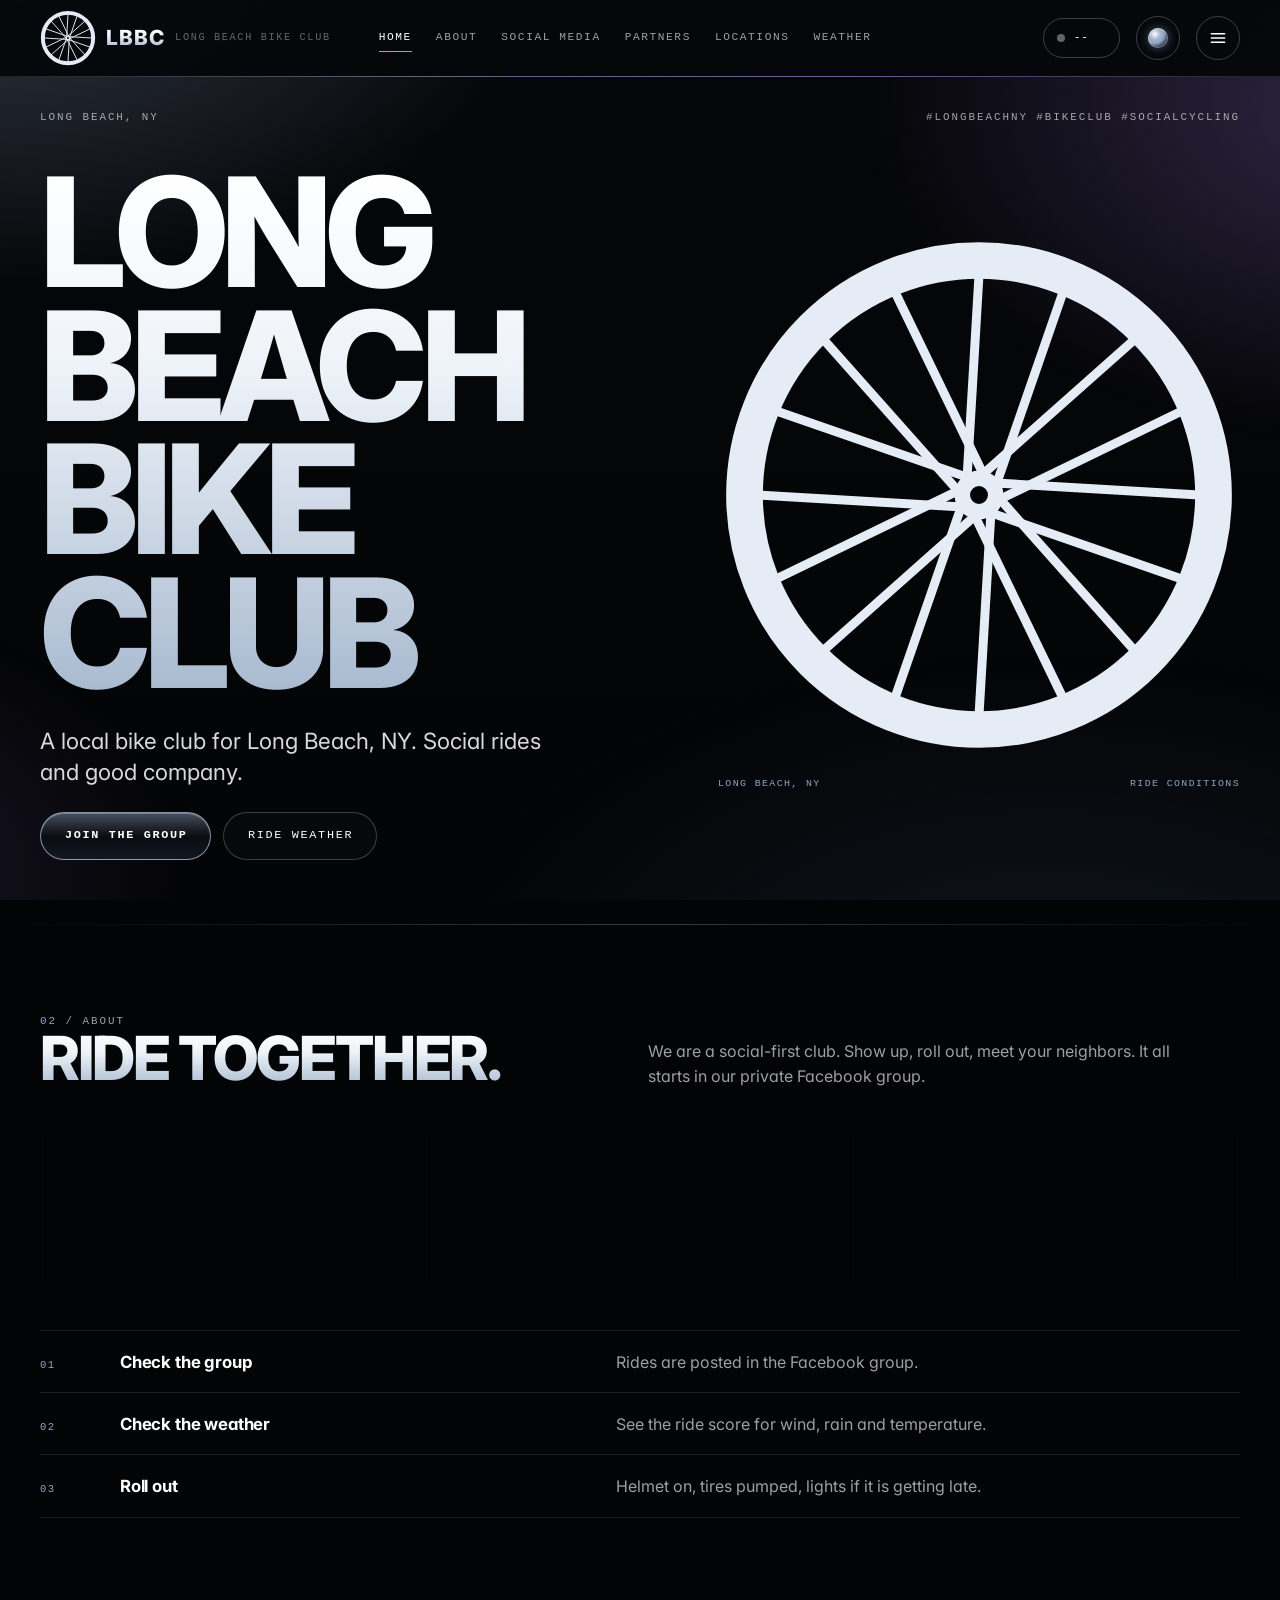
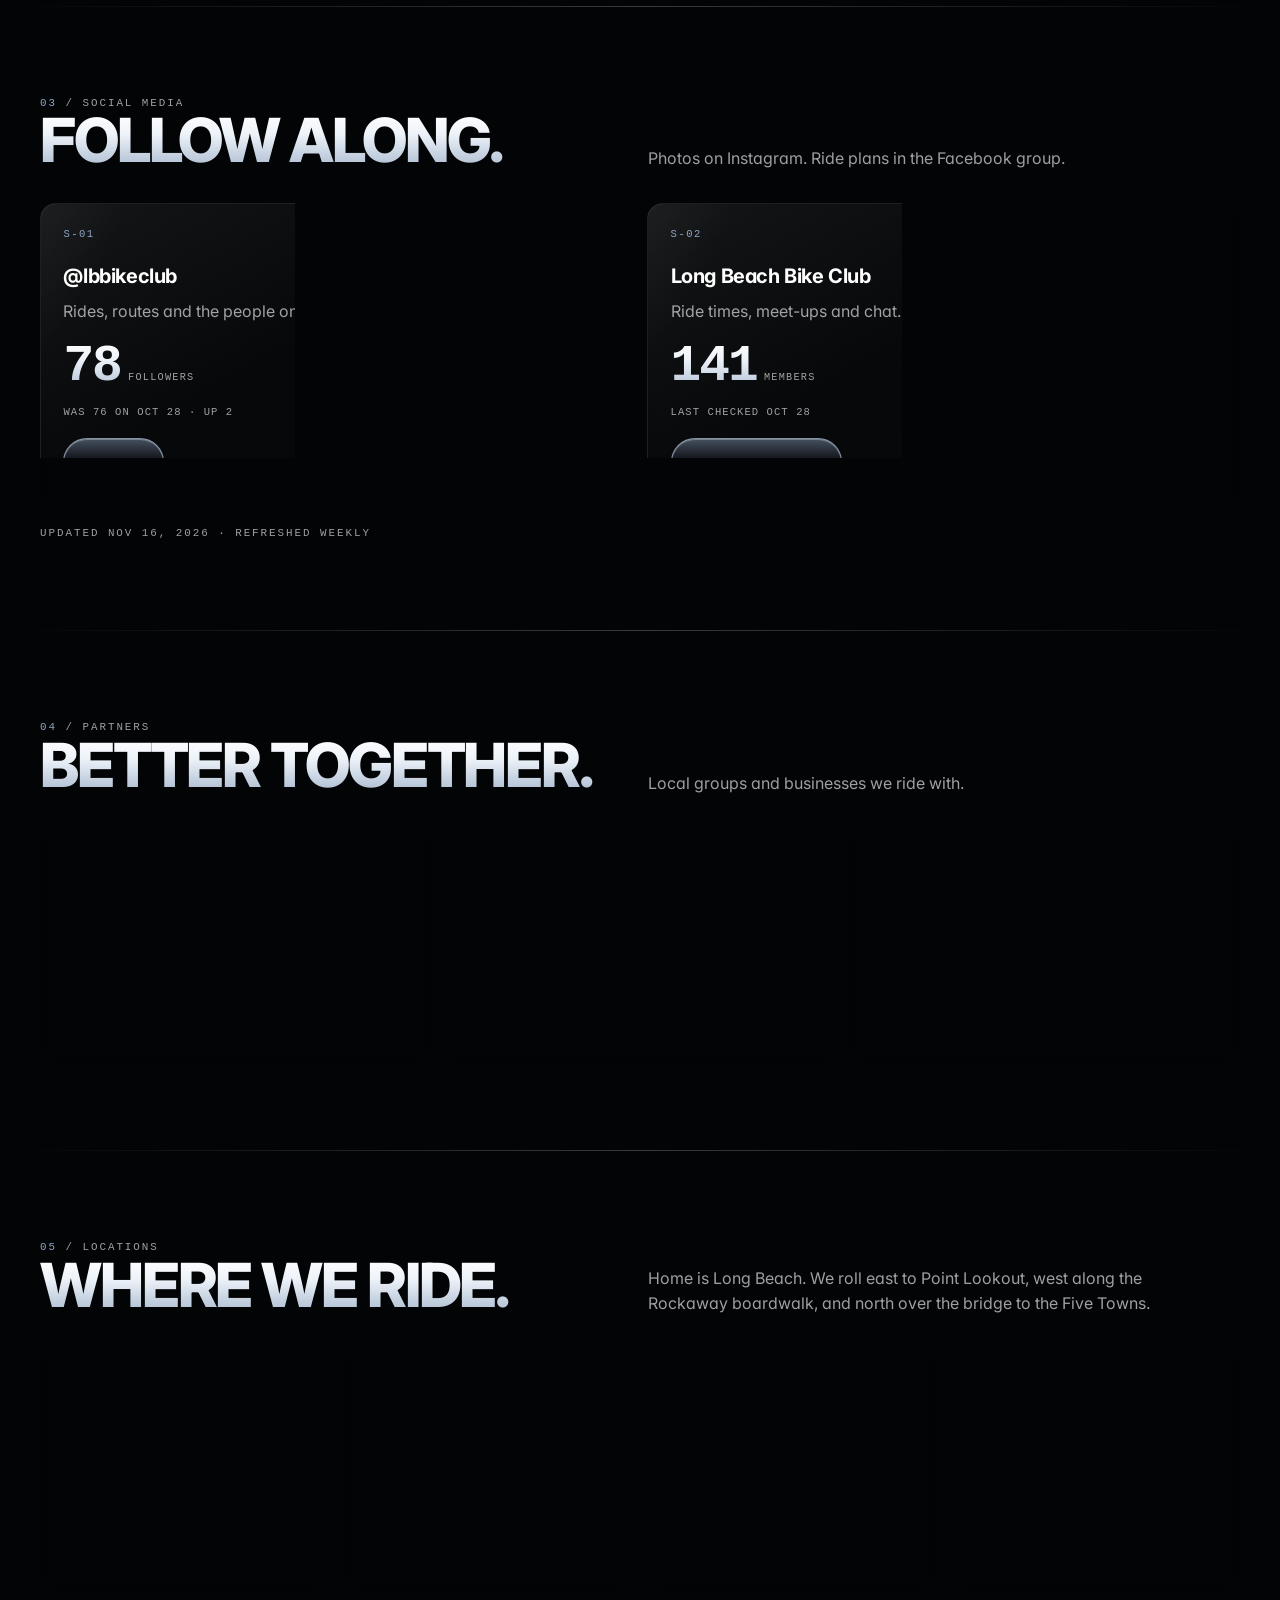
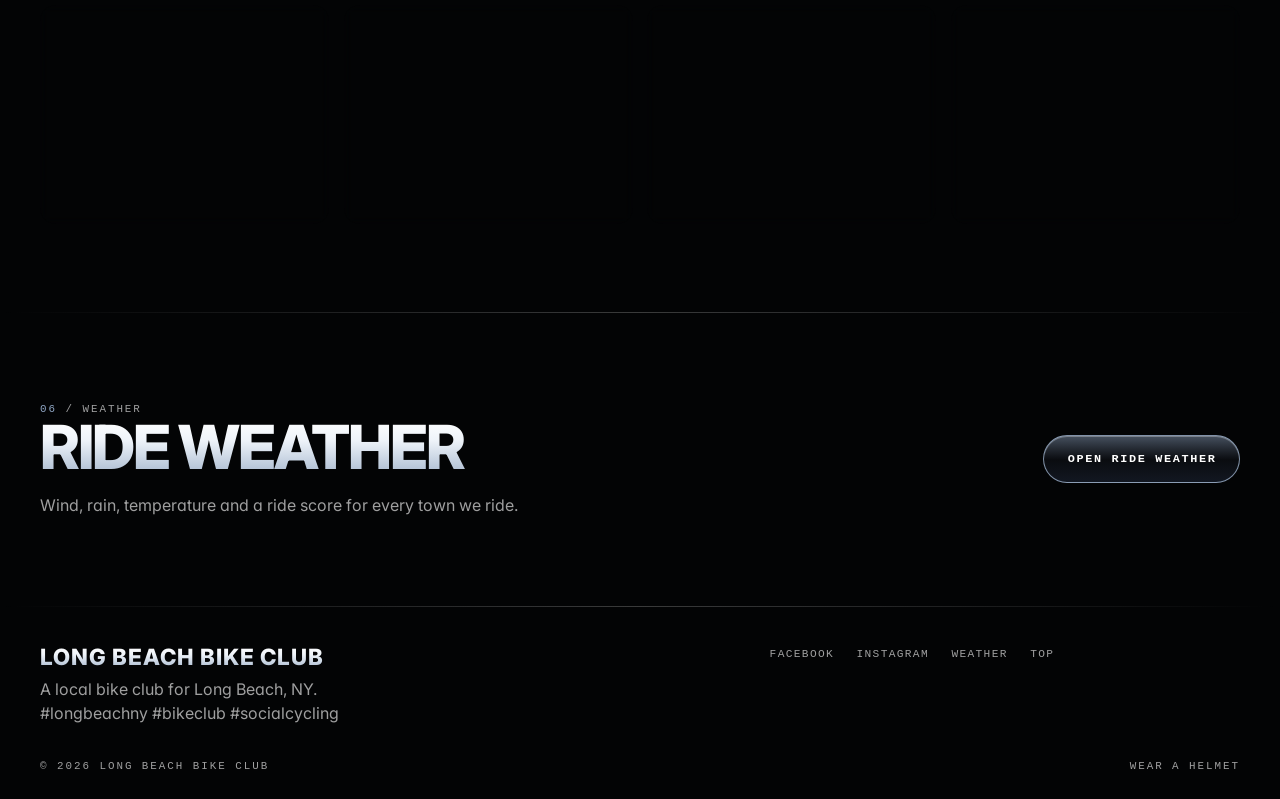
==== commit cc96a74d: "v1.3.0: weekly stats refresh (Instagram automatic, Facebook entered), change-since-last display Co-A" ====
--- a/index.html
+++ b/index.html
@@ -108,13 +108,15 @@
         </div>
         <div class="grid grid--2 reveal">
           <article class="panel"><div class="panel__head"><span class="index">S-01</span><span class="label">Instagram</span></div><h3>@lbbikeclub</h3><p>Rides, routes and the people on them.</p>
-            <p class="stat-note" style="margin:1.1rem 0"><span class="stat-num chrome-text" data-count="76">76</span> followers &middot; <span data-count="29">29</span> following</p>
+            <p class="stat-note" style="margin:1.1rem 0"><span class="stat-num chrome-text" data-stat="ig-followers" data-count="78">78</span> followers</p>
+            <p class="stat-delta" data-delta="instagram_followers"></p>
             <a class="btn btn--chrome" href="https://www.instagram.com/lbbikeclub/" rel="noopener">Follow</a></article>
           <article class="panel"><div class="panel__head"><span class="index">S-02</span><span class="label">Facebook &middot; Private</span></div><h3>Long Beach Bike Club</h3><p>Ride times, meet-ups and chat. Request to join.</p>
-            <p class="stat-note" style="margin:1.1rem 0"><span class="stat-num chrome-text" data-count="142">142</span> members</p>
+            <p class="stat-note" style="margin:1.1rem 0"><span class="stat-num chrome-text" data-stat="fb-members" data-count="142">142</span> members</p>
+            <p class="stat-delta" data-delta="facebook_members"></p>
             <a class="btn btn--chrome" href="https://www.facebook.com/groups/676497260309868/" rel="noopener">Join the group</a></article>
         </div>
-        <p class="label reveal" style="margin-top:1rem">Counts as of Oct 2026</p>
+        <p class="label reveal" style="margin-top:1rem" data-stat-updated>Updated 2026-11-16</p>
       </div>
     </section>
 
--- a/css/site.css
+++ b/css/site.css
@@ -100,8 +100,8 @@
 .brand__legal { display: none; align-self: center; font-family: var(--mono); font-size: .64rem; letter-spacing: .16em; color: var(--faint); text-transform: uppercase; }
 .nav { display: none; }
 .nav__list { display: flex; gap: 1.5rem; }
-.nav__link { font-family: var(--mono); font-size: .7rem; letter-spacing: .14em; text-transform: uppercase; color: var(--muted); padding-block: .5rem; position: relative; transition: color .25s; }
-.nav__link::after { content: ""; position: absolute; left: 0; right: 0; bottom: 0; height: 1px; background: var(--a); transform: scaleX(0); transform-origin: left; transition: transform .3s var(--ease); }
+.nav__link { font-family: var(--mono); font-size: .7rem; letter-spacing: .14em; text-transform: uppercase; color: var(--muted); padding-block: .95rem; position: relative; display: inline-block; transition: color .25s; }
+.nav__link::after { content: ""; position: absolute; left: 0; right: 0; bottom: .6rem; height: 1px; background: var(--a); transform: scaleX(0); transform-origin: left; transition: transform .3s var(--ease); }
 .nav__link:hover, .nav__link.is-active { color: #fff; }
 .nav__link:hover::after, .nav__link.is-active::after { transform: scaleX(1); }
 
@@ -190,6 +190,7 @@
 
 /* stats / lists */
 .stat-num { font-size: clamp(2.2rem, 6vw, 3.2rem); font-weight: 800; line-height: 1; letter-spacing: -.04em; }
+.stat-delta { margin: -.4rem 0 1.1rem; font-family: var(--mono); font-size: .66rem; letter-spacing: .1em; text-transform: uppercase; color: var(--faint); min-height: 1em; }
 .stat-note { font-family: var(--mono); font-size: .64rem; letter-spacing: .12em; text-transform: uppercase; color: var(--faint); }
 .steps li { display: grid; gap: .25rem; padding: 1.1rem 0; border-top: 1px solid var(--hair); }
 .steps li:last-child { border-bottom: 1px solid var(--hair); }
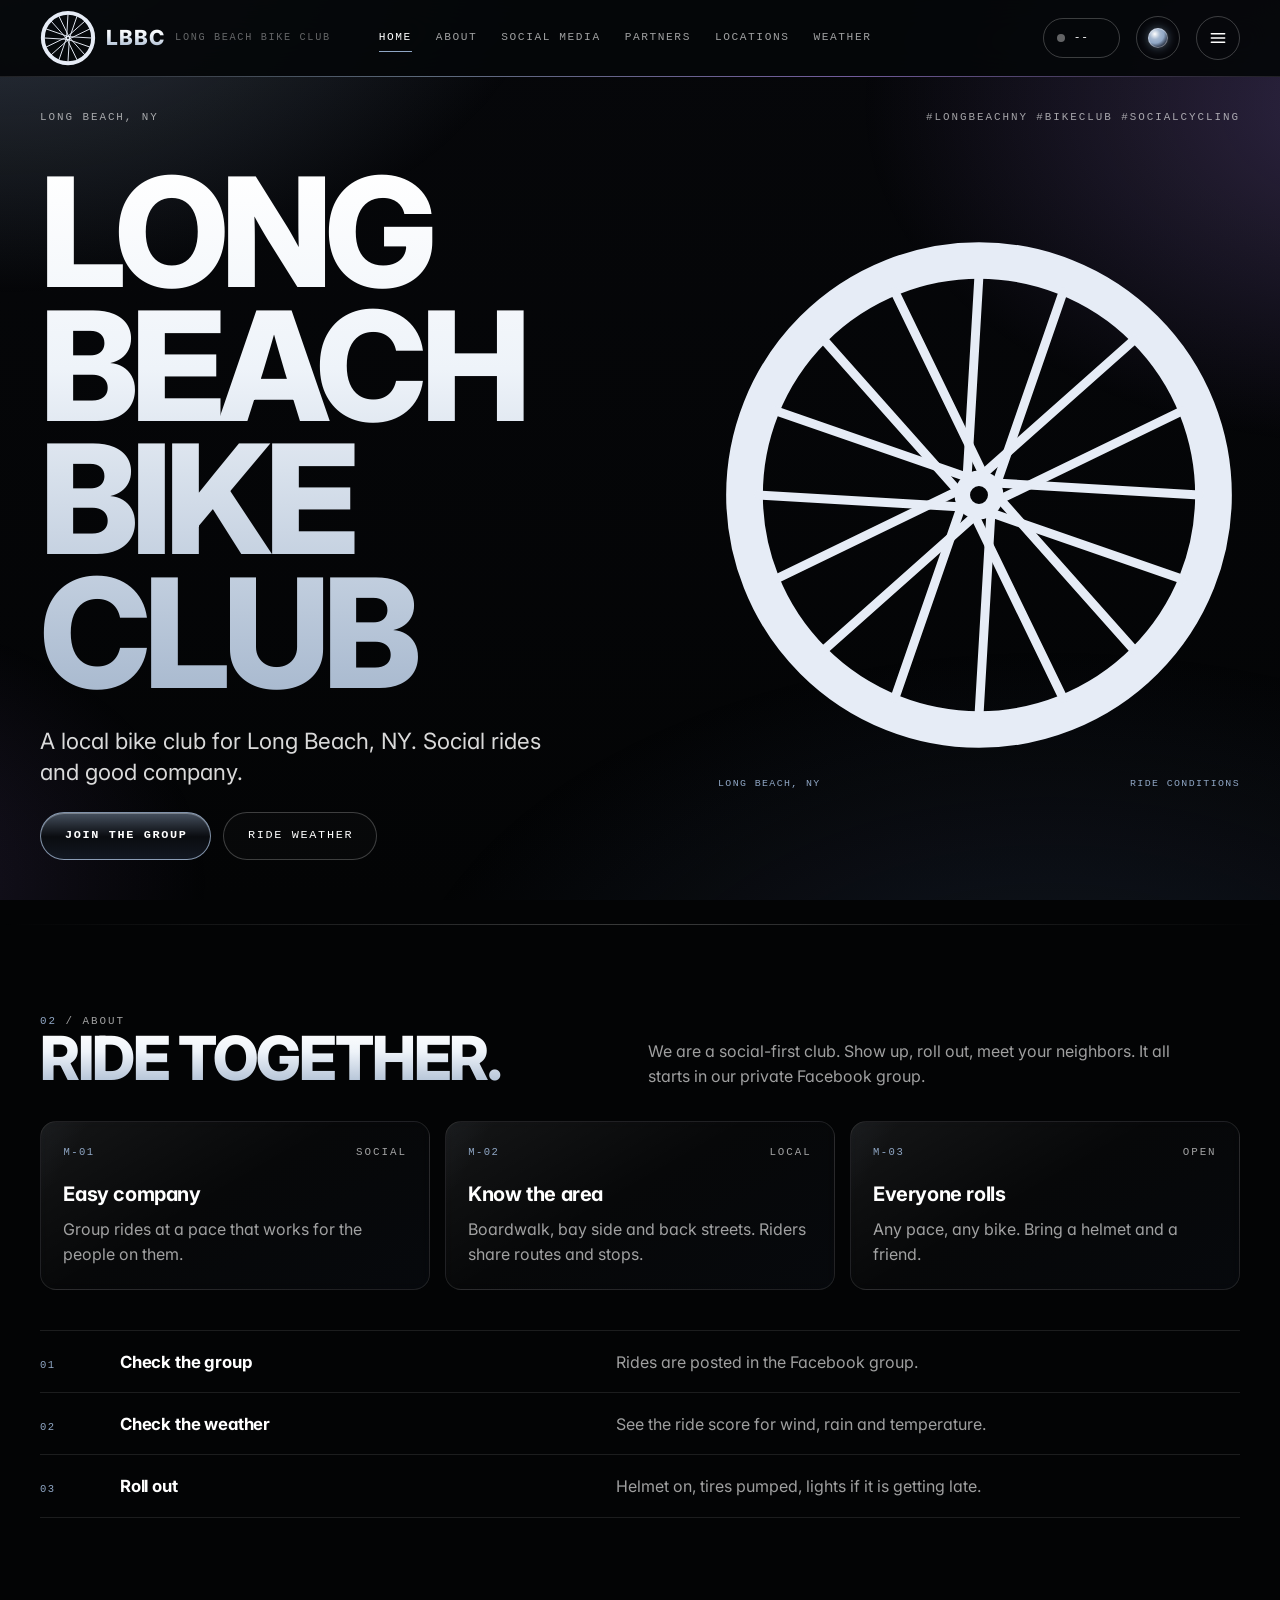
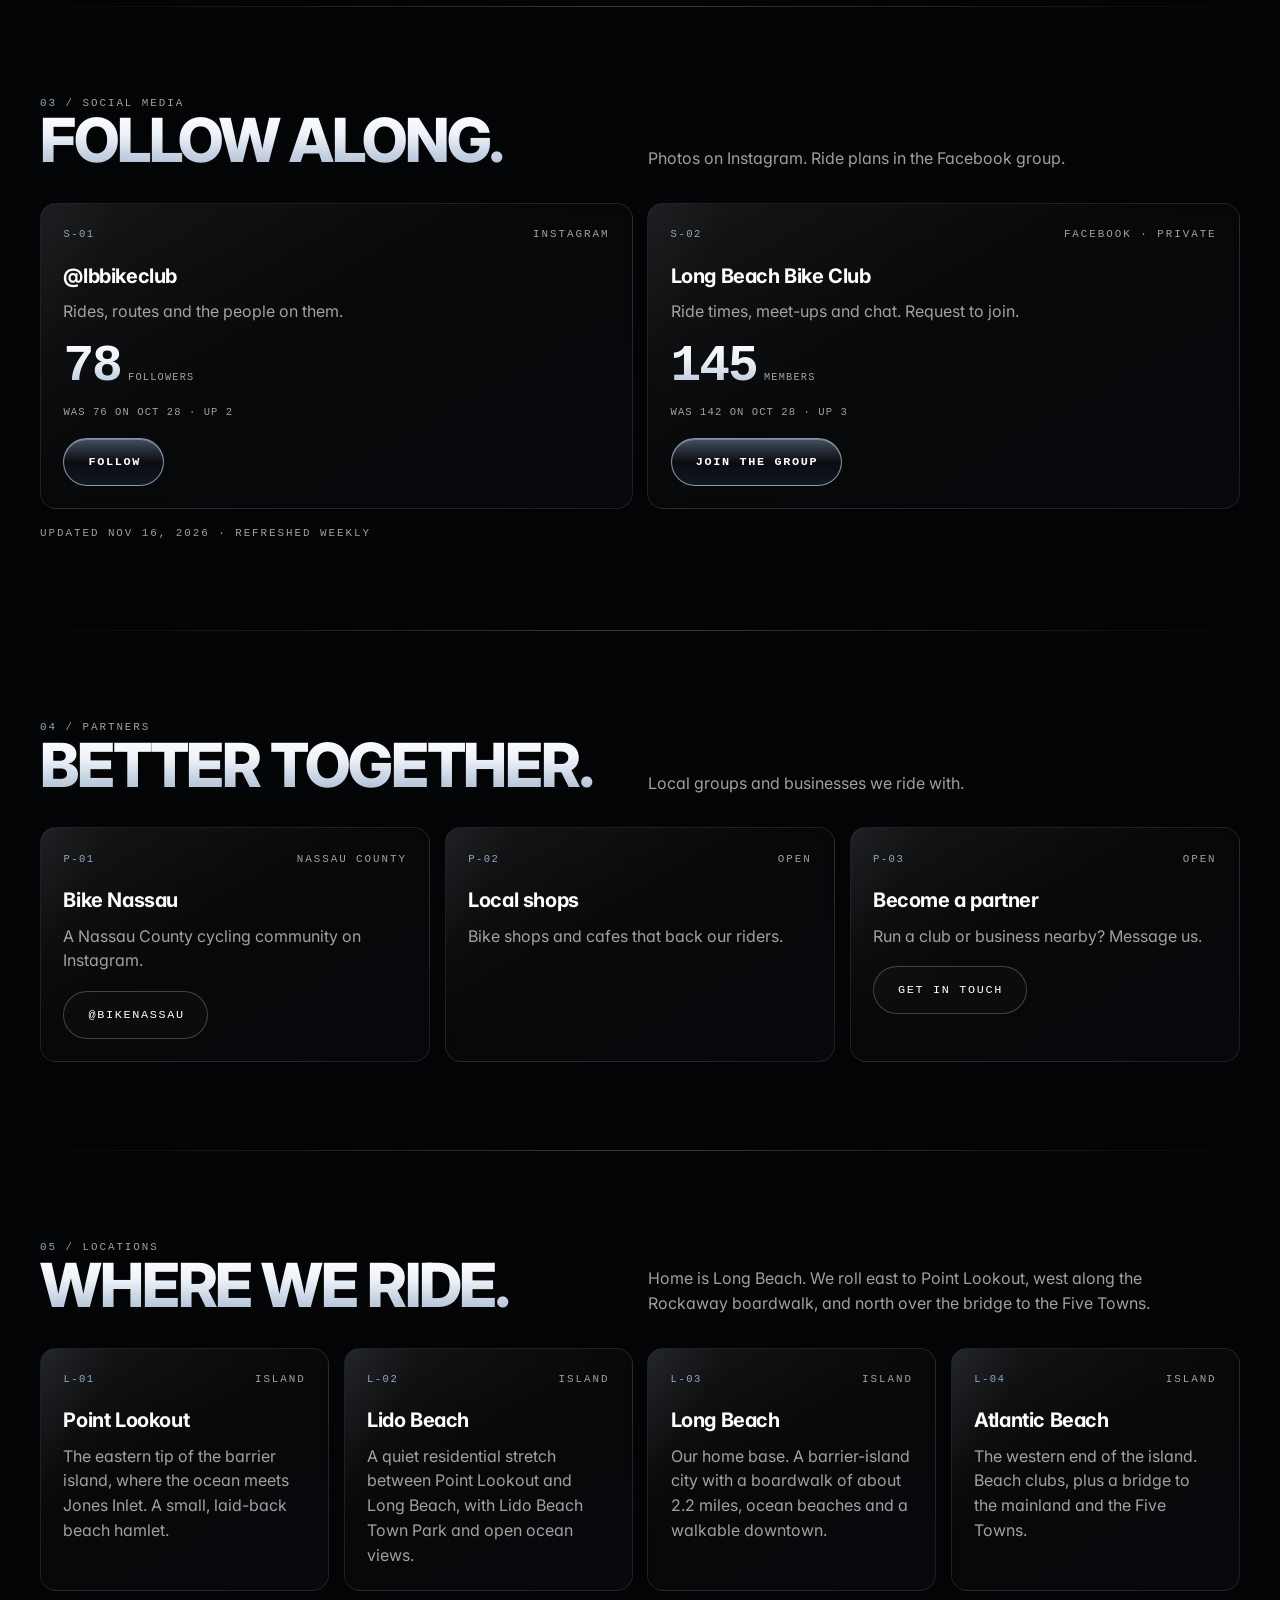
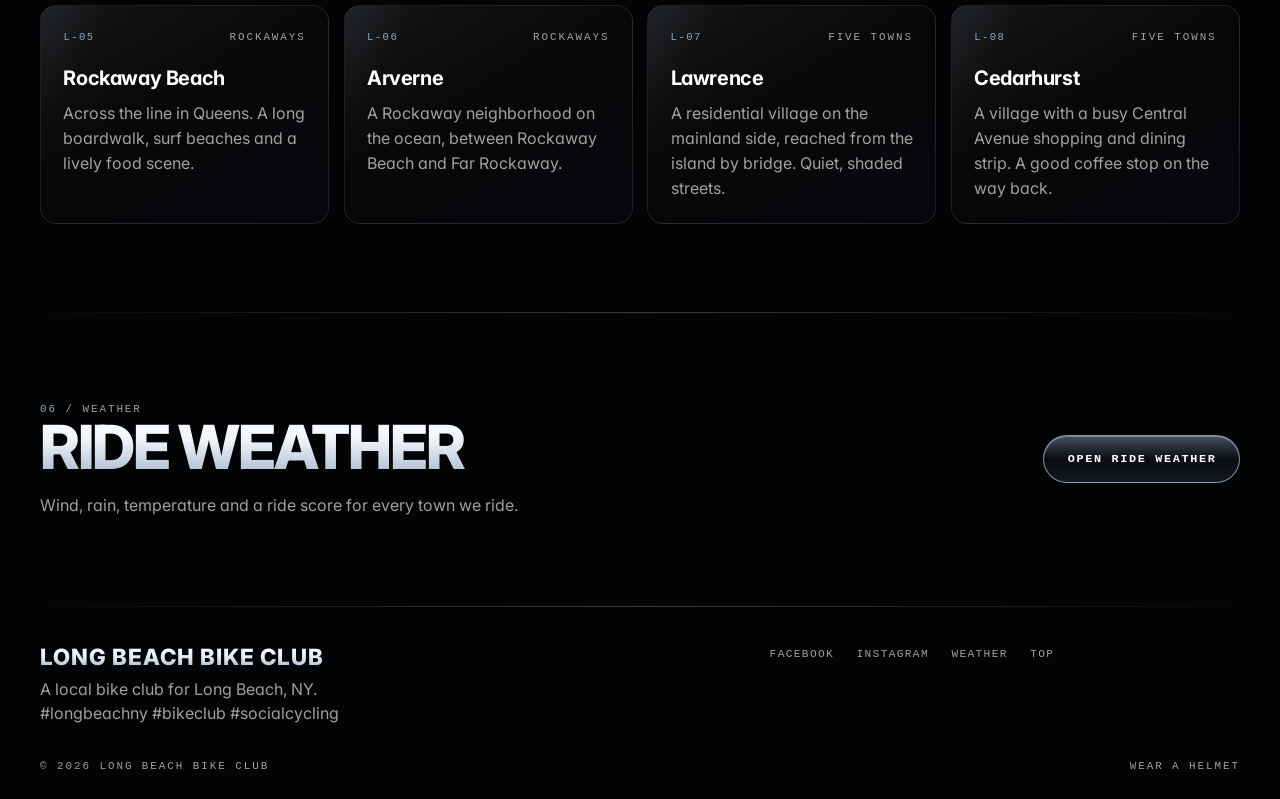
==== commit 18f08e73: "Stats 2026-11-16: Instagram 78, Facebook 145 Co-Authored-By: Claude Sonnet 5.5 <noreply@anthropic.co" ====
--- a/index.html
+++ b/index.html
@@ -112,7 +112,7 @@
             <p class="stat-delta" data-delta="instagram_followers"></p>
             <a class="btn btn--chrome" href="https://www.instagram.com/lbbikeclub/" rel="noopener">Follow</a></article>
           <article class="panel"><div class="panel__head"><span class="index">S-02</span><span class="label">Facebook &middot; Private</span></div><h3>Long Beach Bike Club</h3><p>Ride times, meet-ups and chat. Request to join.</p>
-            <p class="stat-note" style="margin:1.1rem 0"><span class="stat-num chrome-text" data-stat="fb-members" data-count="142">142</span> members</p>
+            <p class="stat-note" style="margin:1.1rem 0"><span class="stat-num chrome-text" data-stat="fb-members" data-count="145">145</span> members</p>
             <p class="stat-delta" data-delta="facebook_members"></p>
             <a class="btn btn--chrome" href="https://www.facebook.com/groups/676497260309868/" rel="noopener">Join the group</a></article>
         </div>
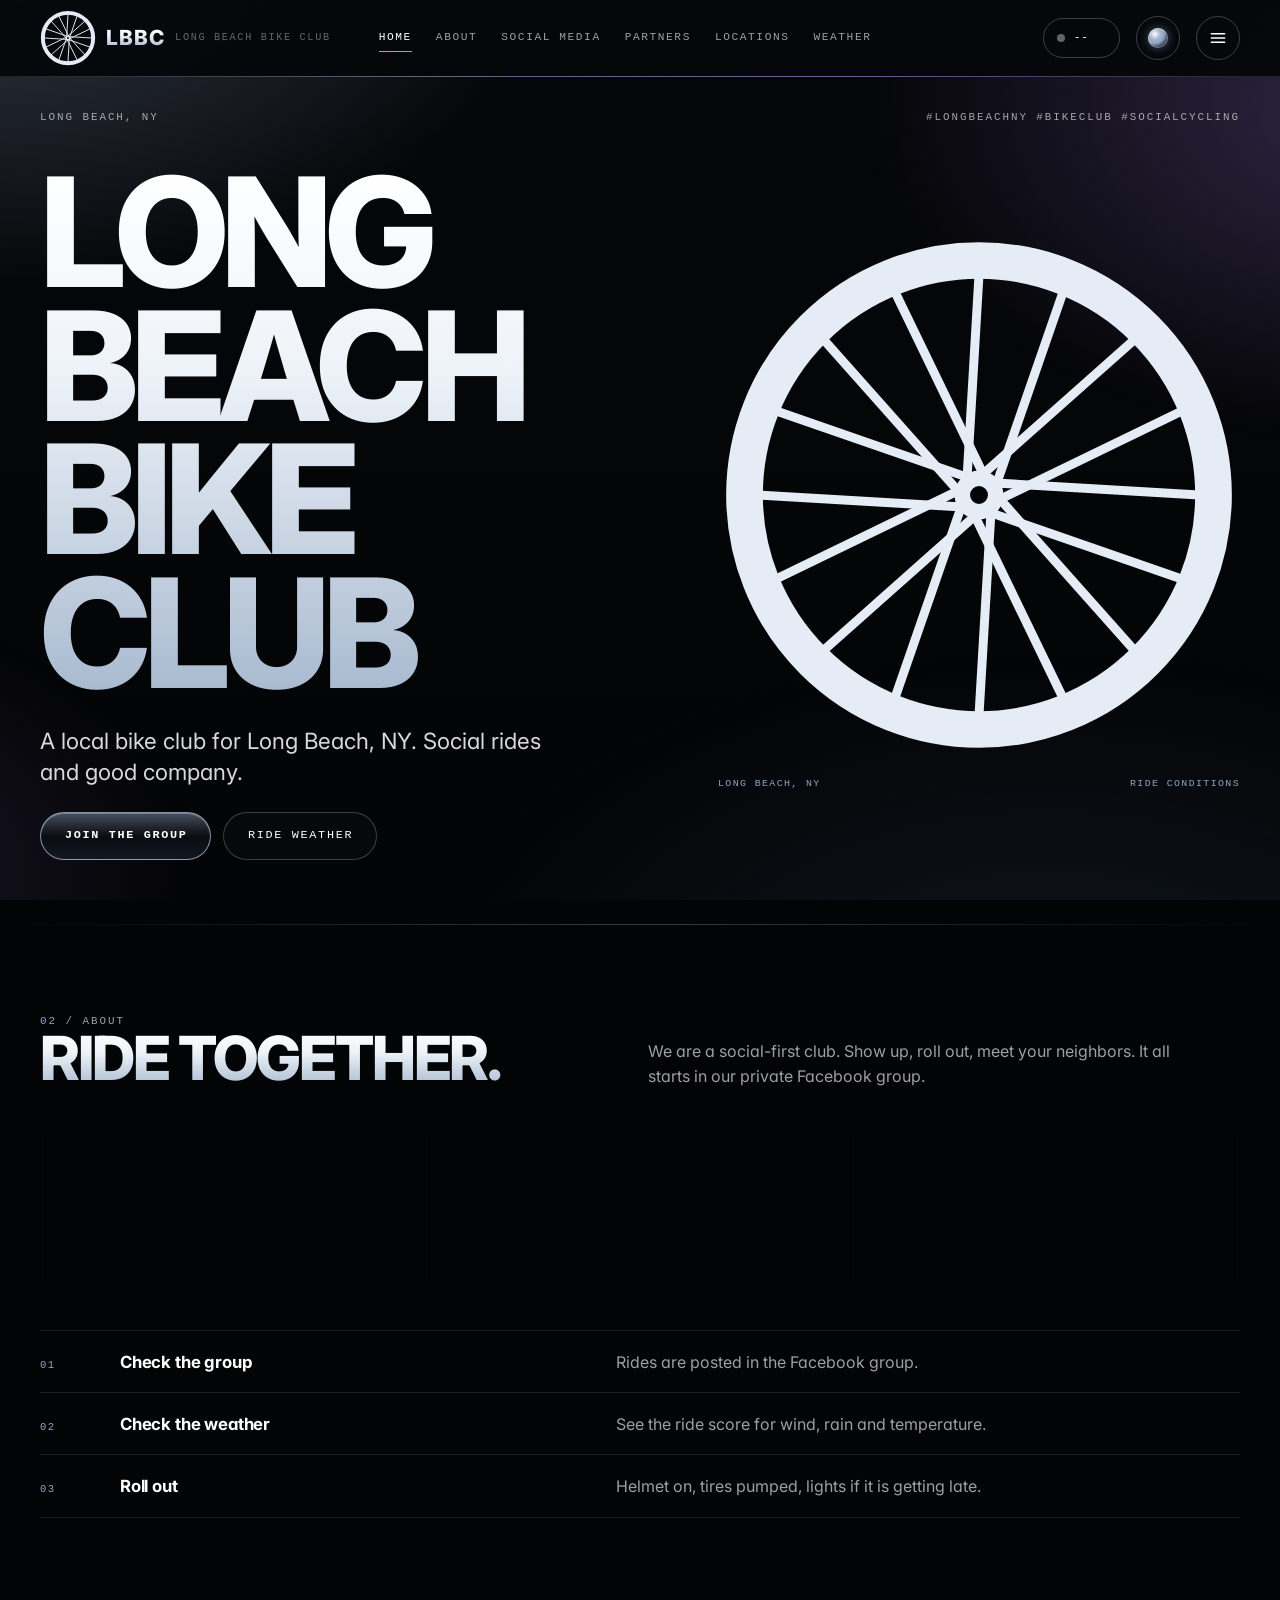
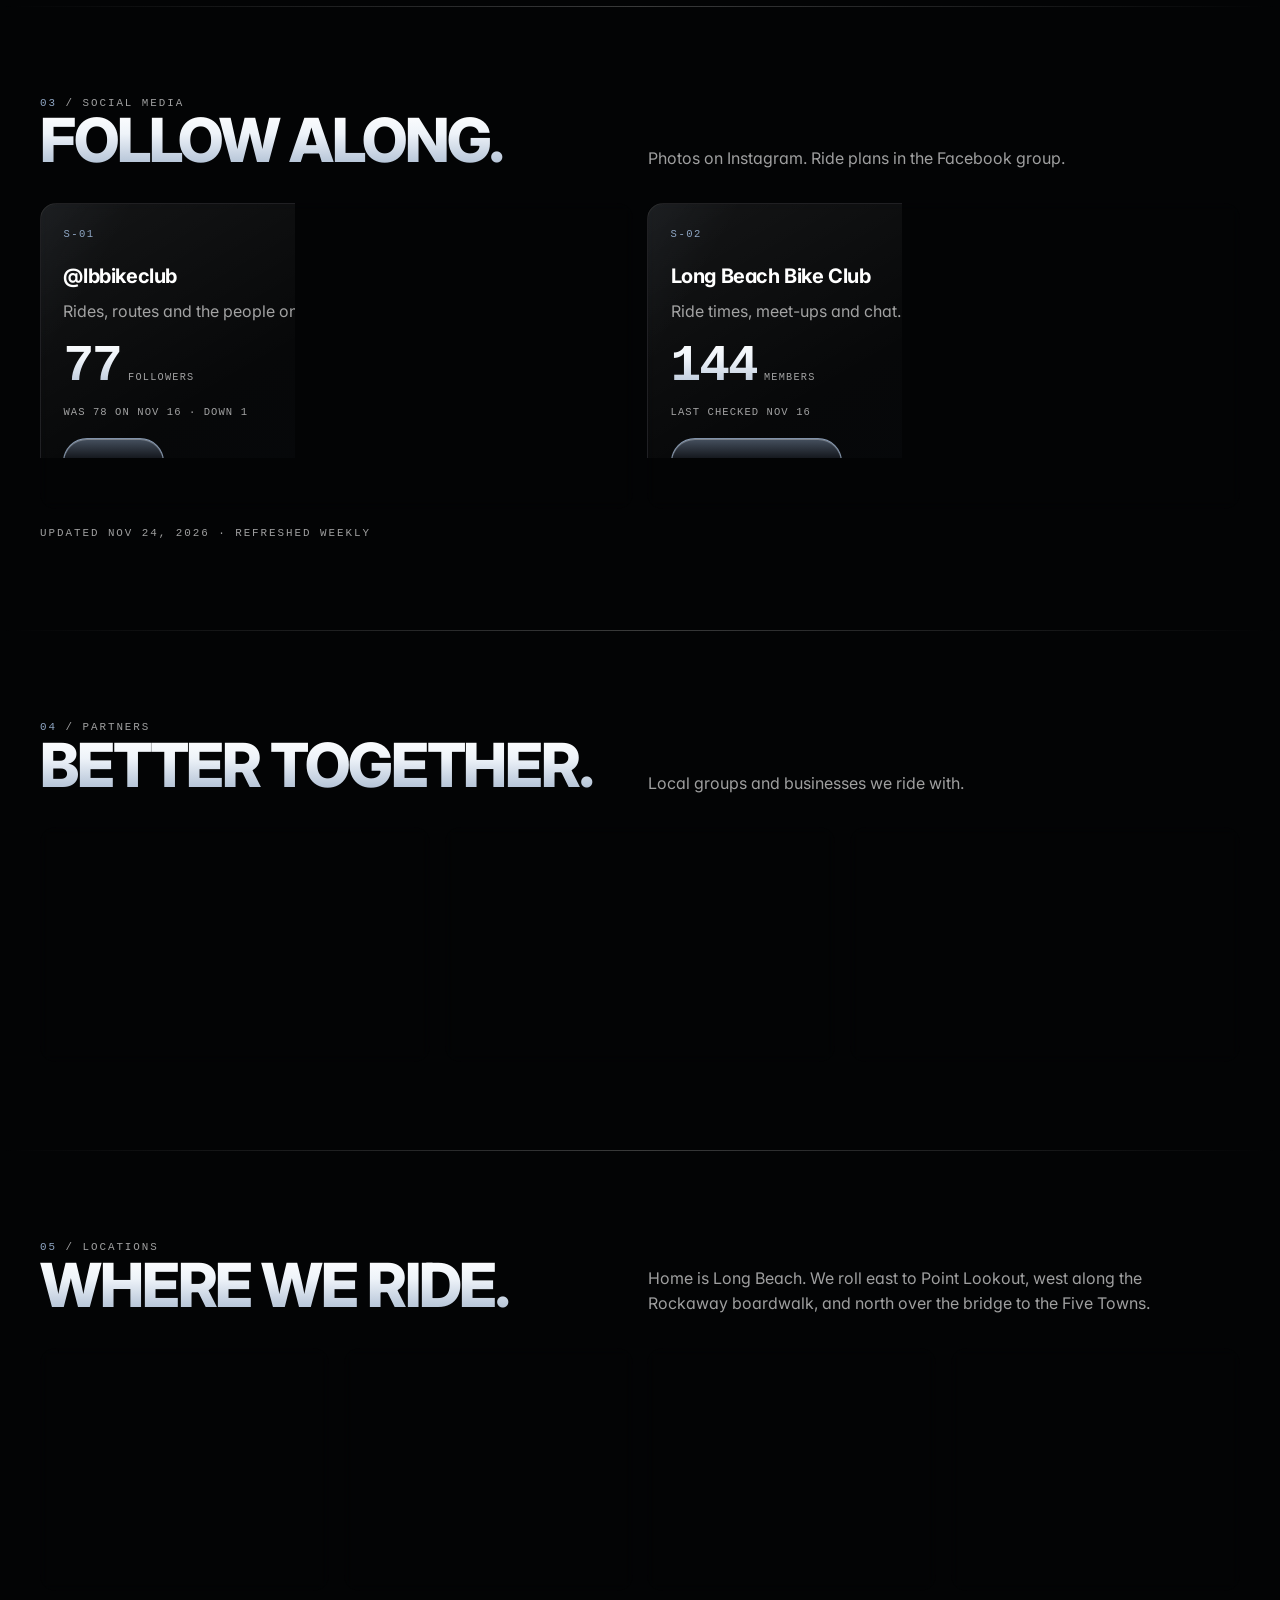
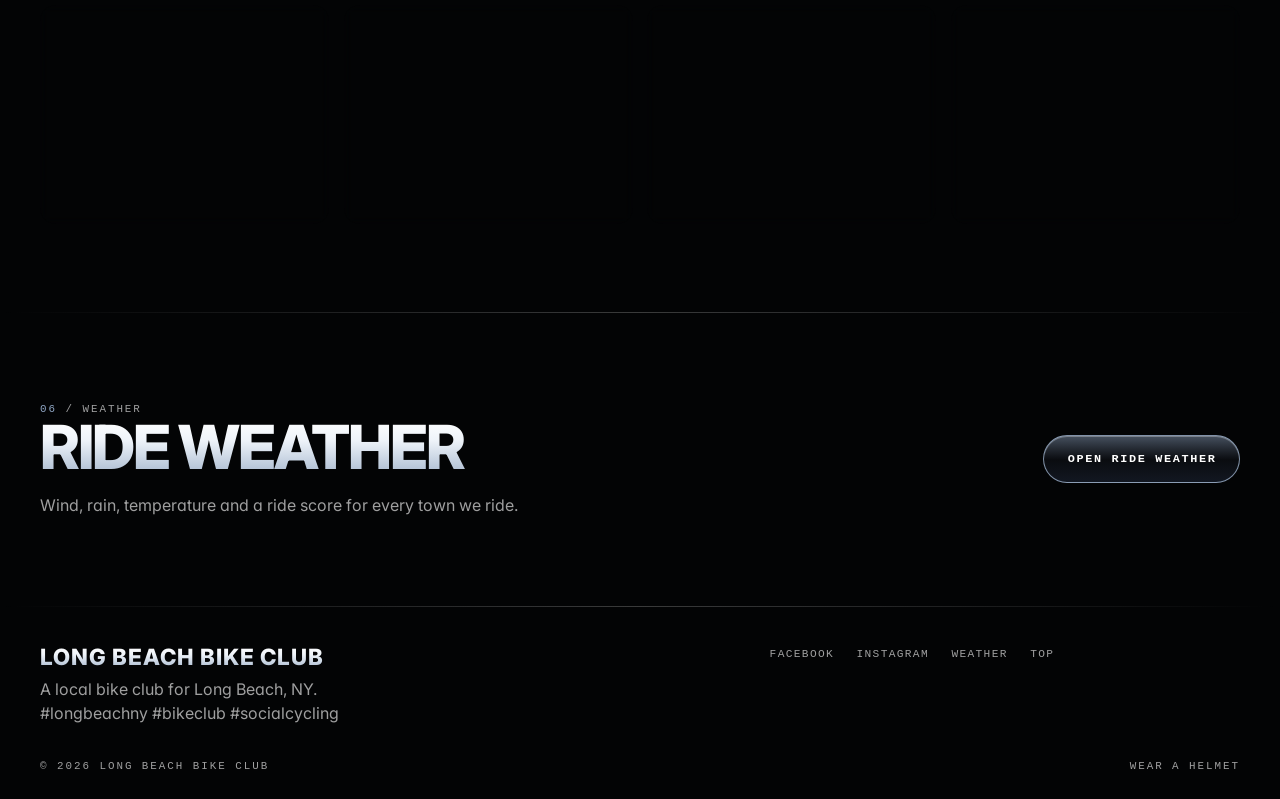
==== commit 8c48a80d: "Weekly stats refresh 2026-11-24" ====
--- a/index.html
+++ b/index.html
@@ -108,7 +108,7 @@
         </div>
         <div class="grid grid--2 reveal">
           <article class="panel"><div class="panel__head"><span class="index">S-01</span><span class="label">Instagram</span></div><h3>@lbbikeclub</h3><p>Rides, routes and the people on them.</p>
-            <p class="stat-note" style="margin:1.1rem 0"><span class="stat-num chrome-text" data-stat="ig-followers" data-count="78">78</span> followers</p>
+            <p class="stat-note" style="margin:1.1rem 0"><span class="stat-num chrome-text" data-stat="ig-followers" data-count="77">77</span> followers</p>
             <p class="stat-delta" data-delta="instagram_followers"></p>
             <a class="btn btn--chrome" href="https://www.instagram.com/lbbikeclub/" rel="noopener">Follow</a></article>
           <article class="panel"><div class="panel__head"><span class="index">S-02</span><span class="label">Facebook &middot; Private</span></div><h3>Long Beach Bike Club</h3><p>Ride times, meet-ups and chat. Request to join.</p>
@@ -116,7 +116,7 @@
             <p class="stat-delta" data-delta="facebook_members"></p>
             <a class="btn btn--chrome" href="https://www.facebook.com/groups/676497260309868/" rel="noopener">Join the group</a></article>
         </div>
-        <p class="label reveal" style="margin-top:1rem" data-stat-updated>Updated 2026-11-16</p>
+        <p class="label reveal" style="margin-top:1rem" data-stat-updated>Updated 2026-11-24</p>
       </div>
     </section>
 
